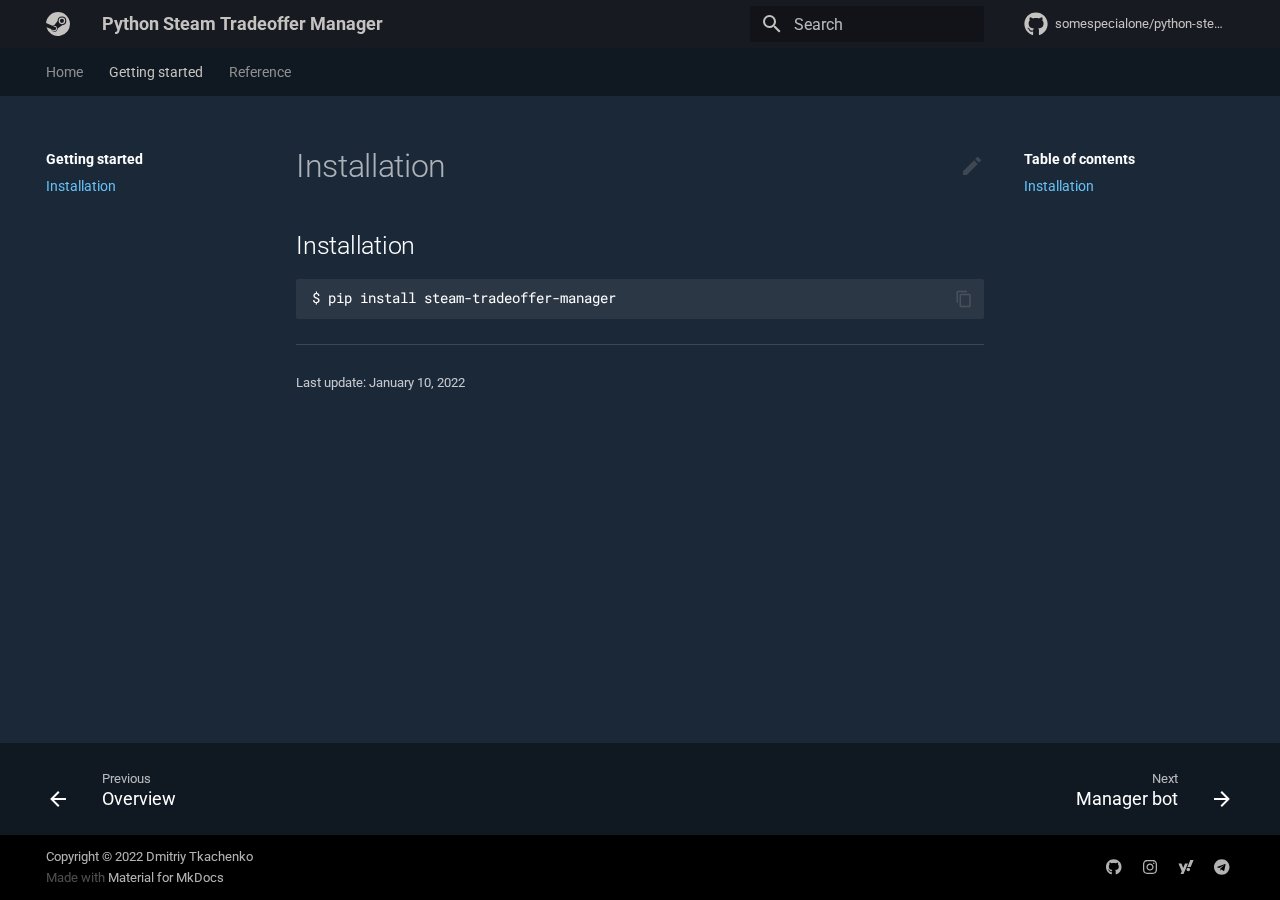
==== getting_started/installation/index.html @ c298c62a "Deployed 2ed38a8 with MkDocs version: 1.2.3" ====
<!doctype html>
<html lang="en" class="no-js">
  <head>
    
      <meta charset="utf-8">
      <meta name="viewport" content="width=device-width,initial-scale=1">
      
      
      
        <link rel="canonical" href="https://somespecialone.github.io/python-steam-tradeoffer-manager/getting_started/installation/">
      
      <link rel="icon" href="../../favicon.png">
      <meta name="generator" content="mkdocs-1.2.3, mkdocs-material-8.1.5">
    
    
  <title>PSTM</title>

    
      <link rel="stylesheet" href="../../assets/stylesheets/main.ee0f47ba.min.css">
      
        
        <link rel="stylesheet" href="../../assets/stylesheets/palette.e6a45f82.min.css">
        
      
    
    
    
      
        
        <link rel="preconnect" href="https://fonts.gstatic.com" crossorigin>
        <link rel="stylesheet" href="https://fonts.googleapis.com/css?family=Roboto:300,400,400i,700%7CRoboto+Mono&display=fallback">
        <style>:root{--md-text-font:"Roboto";--md-code-font:"Roboto Mono"}</style>
      
    
    
      <link rel="stylesheet" href="../../stylesheets/extra.css">
    
    <script>__md_scope=new URL("../..",location),__md_get=(e,_=localStorage,t=__md_scope)=>JSON.parse(_.getItem(t.pathname+"."+e)),__md_set=(e,_,t=localStorage,a=__md_scope)=>{try{t.setItem(a.pathname+"."+e,JSON.stringify(_))}catch(e){}}</script>
    
      

    
    
  </head>
  
  
    
    
    
    
    
    <body dir="ltr" data-md-color-scheme="" data-md-color-primary="none" data-md-color-accent="none">
  
    
    
    <input class="md-toggle" data-md-toggle="drawer" type="checkbox" id="__drawer" autocomplete="off">
    <input class="md-toggle" data-md-toggle="search" type="checkbox" id="__search" autocomplete="off">
    <label class="md-overlay" for="__drawer"></label>
    <div data-md-component="skip">
      
        
        <a href="#installation" class="md-skip">
          Skip to content
        </a>
      
    </div>
    <div data-md-component="announce">
      
    </div>
    
    
      

<header class="md-header" data-md-component="header">
  <nav class="md-header__inner md-grid" aria-label="Header">
    <a href="../.." title="Python Steam Tradeoffer Manager" class="md-header__button md-logo" aria-label="Python Steam Tradeoffer Manager" data-md-component="logo">
      
  <img src="../../logo.svg" alt="logo">

    </a>
    <label class="md-header__button md-icon" for="__drawer">
      <svg xmlns="http://www.w3.org/2000/svg" viewBox="0 0 24 24"><path d="M3 6h18v2H3V6m0 5h18v2H3v-2m0 5h18v2H3v-2z"/></svg>
    </label>
    <div class="md-header__title" data-md-component="header-title">
      <div class="md-header__ellipsis">
        <div class="md-header__topic">
          <span class="md-ellipsis">
            Python Steam Tradeoffer Manager
          </span>
        </div>
        <div class="md-header__topic" data-md-component="header-topic">
          <span class="md-ellipsis">
            
              Installation
            
          </span>
        </div>
      </div>
    </div>
    
    
    
      <label class="md-header__button md-icon" for="__search">
        <svg xmlns="http://www.w3.org/2000/svg" viewBox="0 0 24 24"><path d="M9.5 3A6.5 6.5 0 0 1 16 9.5c0 1.61-.59 3.09-1.56 4.23l.27.27h.79l5 5-1.5 1.5-5-5v-.79l-.27-.27A6.516 6.516 0 0 1 9.5 16 6.5 6.5 0 0 1 3 9.5 6.5 6.5 0 0 1 9.5 3m0 2C7 5 5 7 5 9.5S7 14 9.5 14 14 12 14 9.5 12 5 9.5 5z"/></svg>
      </label>
      <div class="md-search" data-md-component="search" role="dialog">
  <label class="md-search__overlay" for="__search"></label>
  <div class="md-search__inner" role="search">
    <form class="md-search__form" name="search">
      <input type="text" class="md-search__input" name="query" aria-label="Search" placeholder="Search" autocapitalize="off" autocorrect="off" autocomplete="off" spellcheck="false" data-md-component="search-query" required>
      <label class="md-search__icon md-icon" for="__search">
        <svg xmlns="http://www.w3.org/2000/svg" viewBox="0 0 24 24"><path d="M9.5 3A6.5 6.5 0 0 1 16 9.5c0 1.61-.59 3.09-1.56 4.23l.27.27h.79l5 5-1.5 1.5-5-5v-.79l-.27-.27A6.516 6.516 0 0 1 9.5 16 6.5 6.5 0 0 1 3 9.5 6.5 6.5 0 0 1 9.5 3m0 2C7 5 5 7 5 9.5S7 14 9.5 14 14 12 14 9.5 12 5 9.5 5z"/></svg>
        <svg xmlns="http://www.w3.org/2000/svg" viewBox="0 0 24 24"><path d="M20 11v2H8l5.5 5.5-1.42 1.42L4.16 12l7.92-7.92L13.5 5.5 8 11h12z"/></svg>
      </label>
      <nav class="md-search__options" aria-label="Search">
        
        <button type="reset" class="md-search__icon md-icon" aria-label="Clear" tabindex="-1">
          <svg xmlns="http://www.w3.org/2000/svg" viewBox="0 0 24 24"><path d="M19 6.41 17.59 5 12 10.59 6.41 5 5 6.41 10.59 12 5 17.59 6.41 19 12 13.41 17.59 19 19 17.59 13.41 12 19 6.41z"/></svg>
        </button>
      </nav>
      
    </form>
    <div class="md-search__output">
      <div class="md-search__scrollwrap" data-md-scrollfix>
        <div class="md-search-result" data-md-component="search-result">
          <div class="md-search-result__meta">
            Initializing search
          </div>
          <ol class="md-search-result__list"></ol>
        </div>
      </div>
    </div>
  </div>
</div>
    
    
      <div class="md-header__source">
        <a href="https://github.com/somespecialone/python-steam-tradeoffer-manager/" title="Go to repository" class="md-source" data-md-component="source">
  <div class="md-source__icon md-icon">
    
    <svg xmlns="http://www.w3.org/2000/svg" viewBox="0 0 496 512"><path d="M165.9 397.4c0 2-2.3 3.6-5.2 3.6-3.3.3-5.6-1.3-5.6-3.6 0-2 2.3-3.6 5.2-3.6 3-.3 5.6 1.3 5.6 3.6zm-31.1-4.5c-.7 2 1.3 4.3 4.3 4.9 2.6 1 5.6 0 6.2-2s-1.3-4.3-4.3-5.2c-2.6-.7-5.5.3-6.2 2.3zm44.2-1.7c-2.9.7-4.9 2.6-4.6 4.9.3 2 2.9 3.3 5.9 2.6 2.9-.7 4.9-2.6 4.6-4.6-.3-1.9-3-3.2-5.9-2.9zM244.8 8C106.1 8 0 113.3 0 252c0 110.9 69.8 205.8 169.5 239.2 12.8 2.3 17.3-5.6 17.3-12.1 0-6.2-.3-40.4-.3-61.4 0 0-70 15-84.7-29.8 0 0-11.4-29.1-27.8-36.6 0 0-22.9-15.7 1.6-15.4 0 0 24.9 2 38.6 25.8 21.9 38.6 58.6 27.5 72.9 20.9 2.3-16 8.8-27.1 16-33.7-55.9-6.2-112.3-14.3-112.3-110.5 0-27.5 7.6-41.3 23.6-58.9-2.6-6.5-11.1-33.3 2.6-67.9 20.9-6.5 69 27 69 27 20-5.6 41.5-8.5 62.8-8.5s42.8 2.9 62.8 8.5c0 0 48.1-33.6 69-27 13.7 34.7 5.2 61.4 2.6 67.9 16 17.7 25.8 31.5 25.8 58.9 0 96.5-58.9 104.2-114.8 110.5 9.2 7.9 17 22.9 17 46.4 0 33.7-.3 75.4-.3 83.6 0 6.5 4.6 14.4 17.3 12.1C428.2 457.8 496 362.9 496 252 496 113.3 383.5 8 244.8 8zM97.2 352.9c-1.3 1-1 3.3.7 5.2 1.6 1.6 3.9 2.3 5.2 1 1.3-1 1-3.3-.7-5.2-1.6-1.6-3.9-2.3-5.2-1zm-10.8-8.1c-.7 1.3.3 2.9 2.3 3.9 1.6 1 3.6.7 4.3-.7.7-1.3-.3-2.9-2.3-3.9-2-.6-3.6-.3-4.3.7zm32.4 35.6c-1.6 1.3-1 4.3 1.3 6.2 2.3 2.3 5.2 2.6 6.5 1 1.3-1.3.7-4.3-1.3-6.2-2.2-2.3-5.2-2.6-6.5-1zm-11.4-14.7c-1.6 1-1.6 3.6 0 5.9 1.6 2.3 4.3 3.3 5.6 2.3 1.6-1.3 1.6-3.9 0-6.2-1.4-2.3-4-3.3-5.6-2z"/></svg>
  </div>
  <div class="md-source__repository">
    somespecialone/python-steam-tradeoffer-manager
  </div>
</a>
      </div>
    
  </nav>
  
</header>
    
    <div class="md-container" data-md-component="container">
      
      
        
          
            
<nav class="md-tabs" aria-label="Tabs" data-md-component="tabs">
  <div class="md-tabs__inner md-grid">
    <ul class="md-tabs__list">
      
        
  
  


  
  
  
    <li class="md-tabs__item">
      <a href="../.." class="md-tabs__link">
        Home
      </a>
    </li>
  

      
        
  
  
    
  


  
  
  
    <li class="md-tabs__item">
      <a href="./" class="md-tabs__link md-tabs__link--active">
        Getting started
      </a>
    </li>
  

      
        
  
  


  
  
  
    <li class="md-tabs__item">
      <a href="../../reference/manager_bot/" class="md-tabs__link">
        Reference
      </a>
    </li>
  

      
    </ul>
  </div>
</nav>
          
        
      
      <main class="md-main" data-md-component="main">
        <div class="md-main__inner md-grid">
          
            
              
              <div class="md-sidebar md-sidebar--primary" data-md-component="sidebar" data-md-type="navigation" >
                <div class="md-sidebar__scrollwrap">
                  <div class="md-sidebar__inner">
                    

  


<nav class="md-nav md-nav--primary md-nav--lifted" aria-label="Navigation" data-md-level="0">
  <label class="md-nav__title" for="__drawer">
    <a href="../.." title="Python Steam Tradeoffer Manager" class="md-nav__button md-logo" aria-label="Python Steam Tradeoffer Manager" data-md-component="logo">
      
  <img src="../../logo.svg" alt="logo">

    </a>
    Python Steam Tradeoffer Manager
  </label>
  
    <div class="md-nav__source">
      <a href="https://github.com/somespecialone/python-steam-tradeoffer-manager/" title="Go to repository" class="md-source" data-md-component="source">
  <div class="md-source__icon md-icon">
    
    <svg xmlns="http://www.w3.org/2000/svg" viewBox="0 0 496 512"><path d="M165.9 397.4c0 2-2.3 3.6-5.2 3.6-3.3.3-5.6-1.3-5.6-3.6 0-2 2.3-3.6 5.2-3.6 3-.3 5.6 1.3 5.6 3.6zm-31.1-4.5c-.7 2 1.3 4.3 4.3 4.9 2.6 1 5.6 0 6.2-2s-1.3-4.3-4.3-5.2c-2.6-.7-5.5.3-6.2 2.3zm44.2-1.7c-2.9.7-4.9 2.6-4.6 4.9.3 2 2.9 3.3 5.9 2.6 2.9-.7 4.9-2.6 4.6-4.6-.3-1.9-3-3.2-5.9-2.9zM244.8 8C106.1 8 0 113.3 0 252c0 110.9 69.8 205.8 169.5 239.2 12.8 2.3 17.3-5.6 17.3-12.1 0-6.2-.3-40.4-.3-61.4 0 0-70 15-84.7-29.8 0 0-11.4-29.1-27.8-36.6 0 0-22.9-15.7 1.6-15.4 0 0 24.9 2 38.6 25.8 21.9 38.6 58.6 27.5 72.9 20.9 2.3-16 8.8-27.1 16-33.7-55.9-6.2-112.3-14.3-112.3-110.5 0-27.5 7.6-41.3 23.6-58.9-2.6-6.5-11.1-33.3 2.6-67.9 20.9-6.5 69 27 69 27 20-5.6 41.5-8.5 62.8-8.5s42.8 2.9 62.8 8.5c0 0 48.1-33.6 69-27 13.7 34.7 5.2 61.4 2.6 67.9 16 17.7 25.8 31.5 25.8 58.9 0 96.5-58.9 104.2-114.8 110.5 9.2 7.9 17 22.9 17 46.4 0 33.7-.3 75.4-.3 83.6 0 6.5 4.6 14.4 17.3 12.1C428.2 457.8 496 362.9 496 252 496 113.3 383.5 8 244.8 8zM97.2 352.9c-1.3 1-1 3.3.7 5.2 1.6 1.6 3.9 2.3 5.2 1 1.3-1 1-3.3-.7-5.2-1.6-1.6-3.9-2.3-5.2-1zm-10.8-8.1c-.7 1.3.3 2.9 2.3 3.9 1.6 1 3.6.7 4.3-.7.7-1.3-.3-2.9-2.3-3.9-2-.6-3.6-.3-4.3.7zm32.4 35.6c-1.6 1.3-1 4.3 1.3 6.2 2.3 2.3 5.2 2.6 6.5 1 1.3-1.3.7-4.3-1.3-6.2-2.2-2.3-5.2-2.6-6.5-1zm-11.4-14.7c-1.6 1-1.6 3.6 0 5.9 1.6 2.3 4.3 3.3 5.6 2.3 1.6-1.3 1.6-3.9 0-6.2-1.4-2.3-4-3.3-5.6-2z"/></svg>
  </div>
  <div class="md-source__repository">
    somespecialone/python-steam-tradeoffer-manager
  </div>
</a>
    </div>
  
  <ul class="md-nav__list" data-md-scrollfix>
    
      
      
      

  
  
  
    
    <li class="md-nav__item md-nav__item--nested">
      
      
        <input class="md-nav__toggle md-toggle" data-md-toggle="__nav_1" type="checkbox" id="__nav_1" >
      
      
      
      
        <label class="md-nav__link" for="__nav_1">
          Home
          <span class="md-nav__icon md-icon"></span>
        </label>
      
      <nav class="md-nav" aria-label="Home" data-md-level="1">
        <label class="md-nav__title" for="__nav_1">
          <span class="md-nav__icon md-icon"></span>
          Home
        </label>
        <ul class="md-nav__list" data-md-scrollfix>
          
            
              
  
  
  
    <li class="md-nav__item">
      <a href="../.." class="md-nav__link">
        Overview
      </a>
    </li>
  

            
          
        </ul>
      </nav>
    </li>
  

    
      
      
      

  
  
    
  
  
    
    <li class="md-nav__item md-nav__item--active md-nav__item--nested">
      
      
        <input class="md-nav__toggle md-toggle" data-md-toggle="__nav_2" type="checkbox" id="__nav_2" checked>
      
      
      
      
        <label class="md-nav__link" for="__nav_2">
          Getting started
          <span class="md-nav__icon md-icon"></span>
        </label>
      
      <nav class="md-nav" aria-label="Getting started" data-md-level="1">
        <label class="md-nav__title" for="__nav_2">
          <span class="md-nav__icon md-icon"></span>
          Getting started
        </label>
        <ul class="md-nav__list" data-md-scrollfix>
          
            
              
  
  
    
  
  
    <li class="md-nav__item md-nav__item--active">
      
      <input class="md-nav__toggle md-toggle" data-md-toggle="toc" type="checkbox" id="__toc">
      
      
      
        <label class="md-nav__link md-nav__link--active" for="__toc">
          Installation
          <span class="md-nav__icon md-icon"></span>
        </label>
      
      <a href="./" class="md-nav__link md-nav__link--active">
        Installation
      </a>
      
        

<nav class="md-nav md-nav--secondary" aria-label="Table of contents">
  
  
  
  
    <label class="md-nav__title" for="__toc">
      <span class="md-nav__icon md-icon"></span>
      Table of contents
    </label>
    <ul class="md-nav__list" data-md-component="toc" data-md-scrollfix>
      
        <li class="md-nav__item">
  <a href="#installation" class="md-nav__link">
    Installation
  </a>
  
</li>
      
    </ul>
  
</nav>
      
    </li>
  

            
          
        </ul>
      </nav>
    </li>
  

    
      
      
      

  
  
  
    
    <li class="md-nav__item md-nav__item--nested">
      
      
        <input class="md-nav__toggle md-toggle" data-md-toggle="__nav_3" type="checkbox" id="__nav_3" >
      
      
      
      
        <label class="md-nav__link" for="__nav_3">
          Reference
          <span class="md-nav__icon md-icon"></span>
        </label>
      
      <nav class="md-nav" aria-label="Reference" data-md-level="1">
        <label class="md-nav__title" for="__nav_3">
          <span class="md-nav__icon md-icon"></span>
          Reference
        </label>
        <ul class="md-nav__list" data-md-scrollfix>
          
            
              
  
  
  
    <li class="md-nav__item">
      <a href="../../reference/manager_bot/" class="md-nav__link">
        Manager bot
      </a>
    </li>
  

            
          
        </ul>
      </nav>
    </li>
  

    
  </ul>
</nav>
                  </div>
                </div>
              </div>
            
            
              
              <div class="md-sidebar md-sidebar--secondary" data-md-component="sidebar" data-md-type="toc" >
                <div class="md-sidebar__scrollwrap">
                  <div class="md-sidebar__inner">
                    

<nav class="md-nav md-nav--secondary" aria-label="Table of contents">
  
  
  
  
    <label class="md-nav__title" for="__toc">
      <span class="md-nav__icon md-icon"></span>
      Table of contents
    </label>
    <ul class="md-nav__list" data-md-component="toc" data-md-scrollfix>
      
        <li class="md-nav__item">
  <a href="#installation" class="md-nav__link">
    Installation
  </a>
  
</li>
      
    </ul>
  
</nav>
                  </div>
                </div>
              </div>
            
          
          <div class="md-content" data-md-component="content">
            <article class="md-content__inner md-typeset">
              
                
<a href="https://github.com/somespecialone/python-steam-tradeoffer-manager/edit/dev/docs/getting_started/installation.md" title="Edit this page" class="md-content__button md-icon">
  <svg xmlns="http://www.w3.org/2000/svg" viewBox="0 0 24 24"><path d="M20.71 7.04c.39-.39.39-1.04 0-1.41l-2.34-2.34c-.37-.39-1.02-.39-1.41 0l-1.84 1.83 3.75 3.75M3 17.25V21h3.75L17.81 9.93l-3.75-3.75L3 17.25z"/></svg>
</a>


  <h1>Installation</h1>

<h2 id="installation">Installation<a class="headerlink" href="#installation" title="Permanent link">&para;</a></h2>
<pre><code class="language-console">$ pip install steam-tradeoffer-manager
</code></pre>

  <hr>
<div class="md-source-file">
  <small>
    
      Last update:
      <span class="git-revision-date-localized-plugin git-revision-date-localized-plugin-date">January 10, 2022</span>
      
    
  </small>
</div>

              
            </article>
          </div>
        </div>
        
          <a href="#" class="md-top md-icon" data-md-component="top" data-md-state="hidden">
            <svg xmlns="http://www.w3.org/2000/svg" viewBox="0 0 24 24"><path d="M13 20h-2V8l-5.5 5.5-1.42-1.42L12 4.16l7.92 7.92-1.42 1.42L13 8v12z"/></svg>
            Back to top
          </a>
        
      </main>
      
        <footer class="md-footer">
  
    <nav class="md-footer__inner md-grid" aria-label="Footer">
      
        
        <a href="../.." class="md-footer__link md-footer__link--prev" aria-label="Previous: Overview" rel="prev">
          <div class="md-footer__button md-icon">
            <svg xmlns="http://www.w3.org/2000/svg" viewBox="0 0 24 24"><path d="M20 11v2H8l5.5 5.5-1.42 1.42L4.16 12l7.92-7.92L13.5 5.5 8 11h12z"/></svg>
          </div>
          <div class="md-footer__title">
            <div class="md-ellipsis">
              <span class="md-footer__direction">
                Previous
              </span>
              Overview
            </div>
          </div>
        </a>
      
      
        
        <a href="../../reference/manager_bot/" class="md-footer__link md-footer__link--next" aria-label="Next: Manager bot" rel="next">
          <div class="md-footer__title">
            <div class="md-ellipsis">
              <span class="md-footer__direction">
                Next
              </span>
              Manager bot
            </div>
          </div>
          <div class="md-footer__button md-icon">
            <svg xmlns="http://www.w3.org/2000/svg" viewBox="0 0 24 24"><path d="M4 11v2h12l-5.5 5.5 1.42 1.42L19.84 12l-7.92-7.92L10.5 5.5 16 11H4z"/></svg>
          </div>
        </a>
      
    </nav>
  
  <div class="md-footer-meta md-typeset">
    <div class="md-footer-meta__inner md-grid">
      <div class="md-copyright">
  
    <div class="md-copyright__highlight">
      Copyright &copy; 2022 <a href="https://github.com/somespecialone" target="_blank" rel="noopener">Dmitriy Tkachenko</a>
    </div>
  
  
    Made with
    <a href="https://squidfunk.github.io/mkdocs-material/" target="_blank" rel="noopener">
      Material for MkDocs
    </a>
  
</div>
      
        <div class="md-social">
  
    
    
      
      
    
    <a href="https://github.com/somespecialone" target="_blank" rel="noopener" title="github.com" class="md-social__link">
      <svg xmlns="http://www.w3.org/2000/svg" viewBox="0 0 496 512"><path d="M165.9 397.4c0 2-2.3 3.6-5.2 3.6-3.3.3-5.6-1.3-5.6-3.6 0-2 2.3-3.6 5.2-3.6 3-.3 5.6 1.3 5.6 3.6zm-31.1-4.5c-.7 2 1.3 4.3 4.3 4.9 2.6 1 5.6 0 6.2-2s-1.3-4.3-4.3-5.2c-2.6-.7-5.5.3-6.2 2.3zm44.2-1.7c-2.9.7-4.9 2.6-4.6 4.9.3 2 2.9 3.3 5.9 2.6 2.9-.7 4.9-2.6 4.6-4.6-.3-1.9-3-3.2-5.9-2.9zM244.8 8C106.1 8 0 113.3 0 252c0 110.9 69.8 205.8 169.5 239.2 12.8 2.3 17.3-5.6 17.3-12.1 0-6.2-.3-40.4-.3-61.4 0 0-70 15-84.7-29.8 0 0-11.4-29.1-27.8-36.6 0 0-22.9-15.7 1.6-15.4 0 0 24.9 2 38.6 25.8 21.9 38.6 58.6 27.5 72.9 20.9 2.3-16 8.8-27.1 16-33.7-55.9-6.2-112.3-14.3-112.3-110.5 0-27.5 7.6-41.3 23.6-58.9-2.6-6.5-11.1-33.3 2.6-67.9 20.9-6.5 69 27 69 27 20-5.6 41.5-8.5 62.8-8.5s42.8 2.9 62.8 8.5c0 0 48.1-33.6 69-27 13.7 34.7 5.2 61.4 2.6 67.9 16 17.7 25.8 31.5 25.8 58.9 0 96.5-58.9 104.2-114.8 110.5 9.2 7.9 17 22.9 17 46.4 0 33.7-.3 75.4-.3 83.6 0 6.5 4.6 14.4 17.3 12.1C428.2 457.8 496 362.9 496 252 496 113.3 383.5 8 244.8 8zM97.2 352.9c-1.3 1-1 3.3.7 5.2 1.6 1.6 3.9 2.3 5.2 1 1.3-1 1-3.3-.7-5.2-1.6-1.6-3.9-2.3-5.2-1zm-10.8-8.1c-.7 1.3.3 2.9 2.3 3.9 1.6 1 3.6.7 4.3-.7.7-1.3-.3-2.9-2.3-3.9-2-.6-3.6-.3-4.3.7zm32.4 35.6c-1.6 1.3-1 4.3 1.3 6.2 2.3 2.3 5.2 2.6 6.5 1 1.3-1.3.7-4.3-1.3-6.2-2.2-2.3-5.2-2.6-6.5-1zm-11.4-14.7c-1.6 1-1.6 3.6 0 5.9 1.6 2.3 4.3 3.3 5.6 2.3 1.6-1.3 1.6-3.9 0-6.2-1.4-2.3-4-3.3-5.6-2z"/></svg>
    </a>
  
    
    
      
      
    
    <a href="https://instagram.com/tkachenkodimitriy/" target="_blank" rel="noopener" title="instagram.com" class="md-social__link">
      <svg xmlns="http://www.w3.org/2000/svg" viewBox="0 0 448 512"><path d="M224.1 141c-63.6 0-114.9 51.3-114.9 114.9s51.3 114.9 114.9 114.9S339 319.5 339 255.9 287.7 141 224.1 141zm0 189.6c-41.1 0-74.7-33.5-74.7-74.7s33.5-74.7 74.7-74.7 74.7 33.5 74.7 74.7-33.6 74.7-74.7 74.7zm146.4-194.3c0 14.9-12 26.8-26.8 26.8-14.9 0-26.8-12-26.8-26.8s12-26.8 26.8-26.8 26.8 12 26.8 26.8zm76.1 27.2c-1.7-35.9-9.9-67.7-36.2-93.9-26.2-26.2-58-34.4-93.9-36.2-37-2.1-147.9-2.1-184.9 0-35.8 1.7-67.6 9.9-93.9 36.1s-34.4 58-36.2 93.9c-2.1 37-2.1 147.9 0 184.9 1.7 35.9 9.9 67.7 36.2 93.9s58 34.4 93.9 36.2c37 2.1 147.9 2.1 184.9 0 35.9-1.7 67.7-9.9 93.9-36.2 26.2-26.2 34.4-58 36.2-93.9 2.1-37 2.1-147.8 0-184.8zM398.8 388c-7.8 19.6-22.9 34.7-42.6 42.6-29.5 11.7-99.5 9-132.1 9s-102.7 2.6-132.1-9c-19.6-7.8-34.7-22.9-42.6-42.6-11.7-29.5-9-99.5-9-132.1s-2.6-102.7 9-132.1c7.8-19.6 22.9-34.7 42.6-42.6 29.5-11.7 99.5-9 132.1-9s102.7-2.6 132.1 9c19.6 7.8 34.7 22.9 42.6 42.6 11.7 29.5 9 99.5 9 132.1s2.7 102.7-9 132.1z"/></svg>
    </a>
  
    
    
    <a href="mailto:tkachenkodmitriy@yahoo.com" target="_blank" rel="noopener" title="" class="md-social__link">
      <svg xmlns="http://www.w3.org/2000/svg" viewBox="0 0 512 512"><path d="M223.69 141.06 167 284.23l-56-143.17H14.93l105.83 249.13L82.19 480h94.17l140.91-338.94zm105.4 135.79a58.22 58.22 0 1 0 58.22 58.22 58.22 58.22 0 0 0-58.22-58.22zM394.65 32l-93 223.47h104.79L499.07 32z"/></svg>
    </a>
  
    
    
      
      
    
    <a href="https://t.me/somespecialone" target="_blank" rel="noopener" title="t.me" class="md-social__link">
      <svg xmlns="http://www.w3.org/2000/svg" viewBox="0 0 496 512"><path d="M248 8C111 8 0 119 0 256s111 248 248 248 248-111 248-248S385 8 248 8zm121.8 169.9-40.7 191.8c-3 13.6-11.1 16.9-22.4 10.5l-62-45.7-29.9 28.8c-3.3 3.3-6.1 6.1-12.5 6.1l4.4-63.1 114.9-103.8c5-4.4-1.1-6.9-7.7-2.5l-142 89.4-61.2-19.1c-13.3-4.2-13.6-13.3 2.8-19.7l239.1-92.2c11.1-4 20.8 2.7 17.2 19.5z"/></svg>
    </a>
  
</div>
      
    </div>
  </div>
</footer>
      
    </div>
    <div class="md-dialog" data-md-component="dialog">
      <div class="md-dialog__inner md-typeset"></div>
    </div>
    <script id="__config" type="application/json">{"base": "../..", "features": ["navigation.instant", "navigation.tracking", "navigation.top", "navigation.tabs"], "translations": {"clipboard.copy": "Copy to clipboard", "clipboard.copied": "Copied to clipboard", "search.config.lang": "en", "search.config.pipeline": "trimmer, stopWordFilter", "search.config.separator": "[\\s\\-]+", "search.placeholder": "Search", "search.result.placeholder": "Type to start searching", "search.result.none": "No matching documents", "search.result.one": "1 matching document", "search.result.other": "# matching documents", "search.result.more.one": "1 more on this page", "search.result.more.other": "# more on this page", "search.result.term.missing": "Missing", "select.version.title": "Select version"}, "search": "../../assets/javascripts/workers/search.b6ff8c07.min.js"}</script>
    
    
      <script src="../../assets/javascripts/bundle.5e13d264.min.js"></script>
      
    
  </body>
</html>
---- assets/stylesheets/main.ee0f47ba.min.css ----
@charset "UTF-8";html{-webkit-text-size-adjust:none;-moz-text-size-adjust:none;-ms-text-size-adjust:none;text-size-adjust:none;box-sizing:border-box}*,:after,:before{box-sizing:inherit}@media (prefers-reduced-motion){*,:after,:before{transition:none!important}}body{margin:0}a,button,input,label{-webkit-tap-highlight-color:transparent}a{color:inherit;text-decoration:none}hr{border:0;box-sizing:content-box;display:block;height:.05rem;overflow:visible;padding:0}small{font-size:80%}sub,sup{line-height:1em}img{border-style:none}table{border-collapse:separate;border-spacing:0}td,th{font-weight:400;vertical-align:top}button{background:transparent;border:0;font-family:inherit;font-size:inherit;margin:0;padding:0}input{border:0;outline:none}:root{--md-default-fg-color:rgba(0,0,0,.87);--md-default-fg-color--light:rgba(0,0,0,.54);--md-default-fg-color--lighter:rgba(0,0,0,.32);--md-default-fg-color--lightest:rgba(0,0,0,.07);--md-default-bg-color:#fff;--md-default-bg-color--light:hsla(0,0%,100%,.7);--md-default-bg-color--lighter:hsla(0,0%,100%,.3);--md-default-bg-color--lightest:hsla(0,0%,100%,.12);--md-primary-fg-color:#4051b5;--md-primary-fg-color--light:#5d6cc0;--md-primary-fg-color--dark:#303fa1;--md-primary-bg-color:#fff;--md-primary-bg-color--light:hsla(0,0%,100%,.7);--md-accent-fg-color:#526cfe;--md-accent-fg-color--transparent:rgba(82,108,254,.1);--md-accent-bg-color:#fff;--md-accent-bg-color--light:hsla(0,0%,100%,.7);--md-shadow-z1:0 0.2rem 0.5rem rgba(0,0,0,.05),0 0 0.05rem rgba(0,0,0,.1);--md-shadow-z2:0 0.2rem 0.5rem rgba(0,0,0,.1),0 0 0.05rem rgba(0,0,0,.25);--md-shadow-z3:0 0.2rem 0.5rem rgba(0,0,0,.2),0 0 0.05rem rgba(0,0,0,.35)}:root>*{--md-code-fg-color:#36464e;--md-code-bg-color:#f5f5f5;--md-code-hl-color:rgba(255,255,0,.5);--md-code-hl-number-color:#d52a2a;--md-code-hl-special-color:#db1457;--md-code-hl-function-color:#a846b9;--md-code-hl-constant-color:#6e59d9;--md-code-hl-keyword-color:#3f6ec6;--md-code-hl-string-color:#1c7d4d;--md-code-hl-name-color:var(--md-code-fg-color);--md-code-hl-operator-color:var(--md-default-fg-color--light);--md-code-hl-punctuation-color:var(--md-default-fg-color--light);--md-code-hl-comment-color:var(--md-default-fg-color--light);--md-code-hl-generic-color:var(--md-default-fg-color--light);--md-code-hl-variable-color:var(--md-default-fg-color--light);--md-typeset-color:var(--md-default-fg-color);--md-typeset-a-color:var(--md-primary-fg-color);--md-typeset-mark-color:rgba(255,255,0,.5);--md-typeset-del-color:rgba(245,80,61,.15);--md-typeset-ins-color:rgba(11,213,112,.15);--md-typeset-kbd-color:#fafafa;--md-typeset-kbd-accent-color:#fff;--md-typeset-kbd-border-color:#b8b8b8;--md-typeset-table-color:rgba(0,0,0,.12);--md-admonition-fg-color:var(--md-default-fg-color);--md-admonition-bg-color:var(--md-default-bg-color);--md-footer-fg-color:#fff;--md-footer-fg-color--light:hsla(0,0%,100%,.7);--md-footer-fg-color--lighter:hsla(0,0%,100%,.3);--md-footer-bg-color:rgba(0,0,0,.87);--md-footer-bg-color--dark:rgba(0,0,0,.32)}.md-icon svg{fill:currentColor;display:block;height:1.2rem;width:1.2rem}body{-webkit-font-smoothing:antialiased;-moz-osx-font-smoothing:grayscale;--md-text-font-family:var(--md-text-font,_),-apple-system,BlinkMacSystemFont,Helvetica,Arial,sans-serif;--md-code-font-family:var(--md-code-font,_),SFMono-Regular,Consolas,Menlo,monospace}body,input{font-feature-settings:"kern","liga";font-family:var(--md-text-font-family)}body,code,input,kbd,pre{color:var(--md-typeset-color)}code,kbd,pre{font-feature-settings:"kern";font-family:var(--md-code-font-family)}:root{--md-typeset-table-sort-icon:url('data:image/svg+xml;charset=utf-8,<svg xmlns="http://www.w3.org/2000/svg" viewBox="0 0 24 24"><path d="m18 21-4-4h3V7h-3l4-4 4 4h-3v10h3M2 19v-2h10v2M2 13v-2h7v2M2 7V5h4v2H2z"/></svg>');--md-typeset-table-sort-icon--asc:url('data:image/svg+xml;charset=utf-8,<svg xmlns="http://www.w3.org/2000/svg" viewBox="0 0 24 24"><path d="M19 17h3l-4 4-4-4h3V3h2M2 17h10v2H2M6 5v2H2V5m0 6h7v2H2v-2z"/></svg>');--md-typeset-table-sort-icon--desc:url('data:image/svg+xml;charset=utf-8,<svg xmlns="http://www.w3.org/2000/svg" viewBox="0 0 24 24"><path d="M19 7h3l-4-4-4 4h3v14h2M2 17h10v2H2M6 5v2H2V5m0 6h7v2H2v-2z"/></svg>')}.md-typeset{-webkit-print-color-adjust:exact;color-adjust:exact;font-size:.8rem;line-height:1.6}@media print{.md-typeset{font-size:.68rem}}.md-typeset blockquote,.md-typeset dl,.md-typeset figure,.md-typeset ol,.md-typeset pre,.md-typeset ul{margin-bottom:1em;margin-top:1em}.md-typeset h1{color:var(--md-default-fg-color--light);font-size:2em;line-height:1.3;margin:0 0 1.25em}.md-typeset h1,.md-typeset h2{font-weight:300;letter-spacing:-.01em}.md-typeset h2{font-size:1.5625em;line-height:1.4;margin:1.6em 0 .64em}.md-typeset h3{font-size:1.25em;font-weight:400;letter-spacing:-.01em;line-height:1.5;margin:1.6em 0 .8em}.md-typeset h2+h3{margin-top:.8em}.md-typeset h4{font-weight:700;letter-spacing:-.01em;margin:1em 0}.md-typeset h5,.md-typeset h6{color:var(--md-default-fg-color--light);font-size:.8em;font-weight:700;letter-spacing:-.01em;margin:1.25em 0}.md-typeset h5{text-transform:uppercase}.md-typeset hr{border-bottom:.05rem solid var(--md-default-fg-color--lightest);display:flow-root;margin:1.5em 0}.md-typeset a{color:var(--md-typeset-a-color);word-break:break-word}.md-typeset a,.md-typeset a:before{transition:color 125ms}.md-typeset a:focus,.md-typeset a:hover{color:var(--md-accent-fg-color)}.md-typeset a.focus-visible{outline-color:var(--md-accent-fg-color);outline-offset:.2rem}.md-typeset code,.md-typeset kbd,.md-typeset pre{color:var(--md-code-fg-color);direction:ltr}@media print{.md-typeset code,.md-typeset kbd,.md-typeset pre{white-space:pre-wrap}}.md-typeset code{background-color:var(--md-code-bg-color);border-radius:.1rem;-webkit-box-decoration-break:clone;box-decoration-break:clone;font-size:.85em;padding:0 .2941176471em;word-break:break-word}.md-typeset code:not(.focus-visible){-webkit-tap-highlight-color:transparent;outline:none}.md-typeset a code{color:currentColor}.md-typeset pre{display:flow-root;line-height:1.4;position:relative}.md-typeset pre>code{-webkit-box-decoration-break:slice;box-decoration-break:slice;box-shadow:none;display:block;margin:0;outline-color:var(--md-accent-fg-color);overflow:auto;padding:.7720588235em 1.1764705882em;scrollbar-color:var(--md-default-fg-color--lighter) transparent;scrollbar-width:thin;touch-action:auto;word-break:normal}.md-typeset pre>code:hover{scrollbar-color:var(--md-accent-fg-color) transparent}.md-typeset pre>code::-webkit-scrollbar{height:.2rem;width:.2rem}.md-typeset pre>code::-webkit-scrollbar-thumb{background-color:var(--md-default-fg-color--lighter)}.md-typeset pre>code::-webkit-scrollbar-thumb:hover{background-color:var(--md-accent-fg-color)}.md-typeset kbd{background-color:var(--md-typeset-kbd-color);border-radius:.1rem;box-shadow:0 .1rem 0 .05rem var(--md-typeset-kbd-border-color),0 .1rem 0 var(--md-typeset-kbd-border-color),0 -.1rem .2rem var(--md-typeset-kbd-accent-color) inset;color:var(--md-default-fg-color);display:inline-block;font-size:.75em;padding:0 .6666666667em;vertical-align:text-top;word-break:break-word}.md-typeset mark{background-color:var(--md-typeset-mark-color);-webkit-box-decoration-break:clone;box-decoration-break:clone;color:inherit;word-break:break-word}.md-typeset abbr{border-bottom:.05rem dotted var(--md-default-fg-color--light);cursor:help;text-decoration:none}@media (hover:none){.md-typeset abbr{position:relative}.md-typeset abbr[title]:-webkit-any(:focus,:hover):after{background-color:var(--md-default-fg-color);border-radius:.1rem;box-shadow:var(--md-shadow-z3);color:var(--md-default-bg-color);content:attr(title);display:inline-block;font-size:.7rem;margin-top:2em;max-width:80%;min-width:-webkit-max-content;min-width:max-content;padding:.2rem .3rem;position:absolute;width:auto}.md-typeset abbr[title]:-moz-any(:focus,:hover):after{background-color:var(--md-default-fg-color);border-radius:.1rem;box-shadow:var(--md-shadow-z3);color:var(--md-default-bg-color);content:attr(title);display:inline-block;font-size:.7rem;margin-top:2em;max-width:80%;min-width:-moz-max-content;min-width:max-content;padding:.2rem .3rem;position:absolute;width:auto}[dir=ltr] .md-typeset abbr[title]:-webkit-any(:focus,:hover):after{left:0}[dir=ltr] .md-typeset abbr[title]:-moz-any(:focus,:hover):after{left:0}[dir=ltr] .md-typeset abbr[title]:is(:focus,:hover):after{left:0}[dir=rtl] .md-typeset abbr[title]:-webkit-any(:focus,:hover):after{right:0}[dir=rtl] .md-typeset abbr[title]:-moz-any(:focus,:hover):after{right:0}[dir=rtl] .md-typeset abbr[title]:is(:focus,:hover):after{right:0}.md-typeset abbr[title]:is(:focus,:hover):after{background-color:var(--md-default-fg-color);border-radius:.1rem;box-shadow:var(--md-shadow-z3);color:var(--md-default-bg-color);content:attr(title);display:inline-block;font-size:.7rem;margin-top:2em;max-width:80%;min-width:-webkit-max-content;min-width:-moz-max-content;min-width:max-content;padding:.2rem .3rem;position:absolute;width:auto}}.md-typeset small{opacity:.75}[dir=ltr] 
.md-typeset sub,[dir=ltr] .md-typeset sup{margin-left:.078125em}[dir=rtl] 
.md-typeset sub,[dir=rtl] .md-typeset sup{margin-right:.078125em}[dir=ltr] .md-typeset blockquote{padding-left:.6rem}[dir=rtl] .md-typeset blockquote{padding-right:.6rem}[dir=ltr] .md-typeset blockquote{border-left:.2rem solid var(--md-default-fg-color--lighter)}[dir=rtl] .md-typeset blockquote{border-right:.2rem solid var(--md-default-fg-color--lighter)}.md-typeset blockquote{color:var(--md-default-fg-color--light)}.md-typeset ul{list-style-type:disc}[dir=ltr] 
.md-typeset ol,[dir=ltr] .md-typeset ul{margin-left:.625em}[dir=rtl] 
.md-typeset ol,[dir=rtl] .md-typeset ul{margin-right:.625em}.md-typeset ol,.md-typeset ul{padding:0}.md-typeset ol:not([hidden]),.md-typeset ul:not([hidden]){display:flow-root}.md-typeset ol ol,.md-typeset ul ol{list-style-type:lower-alpha}.md-typeset ol ol ol,.md-typeset ul ol ol{list-style-type:lower-roman}[dir=ltr] 
.md-typeset ol li,[dir=ltr] .md-typeset ul li{margin-left:1.25em}[dir=rtl] 
.md-typeset ol li,[dir=rtl] .md-typeset ul li{margin-right:1.25em}.md-typeset ol li,.md-typeset ul li{margin-bottom:.5em}.md-typeset ol li :-webkit-any(p,blockquote),.md-typeset ul li :-webkit-any(p,blockquote){margin:.5em 0}.md-typeset ol li :-moz-any(p,blockquote),.md-typeset ul li :-moz-any(p,blockquote){margin:.5em 0}.md-typeset ol li :is(p,blockquote),.md-typeset ul li :is(p,blockquote){margin:.5em 0}.md-typeset ol li:last-child,.md-typeset ul li:last-child{margin-bottom:0}.md-typeset ol li :-webkit-any(ul,ol),.md-typeset ul li :-webkit-any(ul,ol){margin-bottom:.5em;margin-top:.5em}.md-typeset ol li :-moz-any(ul,ol),.md-typeset ul li :-moz-any(ul,ol){margin-bottom:.5em;margin-top:.5em}[dir=ltr] .md-typeset ol li :-webkit-any(ul,ol),[dir=ltr] .md-typeset ul li :-webkit-any(ul,ol){margin-left:.625em}[dir=ltr] .md-typeset ol li :-moz-any(ul,ol),[dir=ltr] .md-typeset ul li :-moz-any(ul,ol){margin-left:.625em}[dir=ltr] .md-typeset ol li :is(ul,ol),[dir=ltr] .md-typeset ul li :is(ul,ol){margin-left:.625em}[dir=rtl] .md-typeset ol li :-webkit-any(ul,ol),[dir=rtl] .md-typeset ul li :-webkit-any(ul,ol){margin-right:.625em}[dir=rtl] .md-typeset ol li :-moz-any(ul,ol),[dir=rtl] .md-typeset ul li :-moz-any(ul,ol){margin-right:.625em}[dir=rtl] .md-typeset ol li :is(ul,ol),[dir=rtl] .md-typeset ul li :is(ul,ol){margin-right:.625em}.md-typeset ol li :is(ul,ol),.md-typeset ul li :is(ul,ol){margin-bottom:.5em;margin-top:.5em}[dir=ltr] .md-typeset dd{margin-left:1.875em}[dir=rtl] .md-typeset dd{margin-right:1.875em}.md-typeset dd{margin-bottom:1.5em;margin-top:1em}.md-typeset img,.md-typeset svg{height:auto;max-width:100%}.md-typeset img[align=left],.md-typeset svg[align=left]{margin:1em 1em 1em 0}.md-typeset img[align=right],.md-typeset svg[align=right]{margin:1em 0 1em 1em}.md-typeset img[align]:only-child,.md-typeset svg[align]:only-child{margin-top:0}.md-typeset img[src$="#only-dark"]{display:none}.md-typeset figure{display:flow-root;margin:0 auto;max-width:100%;text-align:center;width:-webkit-fit-content;width:-moz-fit-content;width:fit-content}.md-typeset figure img{display:block}.md-typeset figcaption{font-style:italic;margin:1em auto 2em;max-width:24rem}.md-typeset iframe{max-width:100%}.md-typeset table:not([class]){background-color:var(--md-default-bg-color);border:.05rem solid var(--md-typeset-table-color);border-radius:.1rem;display:inline-block;font-size:.64rem;max-width:100%;overflow:auto;touch-action:auto}@media print{.md-typeset table:not([class]){display:table}}.md-typeset table:not([class])+*{margin-top:1.5em}.md-typeset table:not([class]) :-webkit-any(th,td)>:first-child{margin-top:0}.md-typeset table:not([class]) :-moz-any(th,td)>:first-child{margin-top:0}.md-typeset table:not([class]) :is(th,td)>:first-child{margin-top:0}.md-typeset table:not([class]) :-webkit-any(th,td)>:last-child{margin-bottom:0}.md-typeset table:not([class]) :-moz-any(th,td)>:last-child{margin-bottom:0}.md-typeset table:not([class]) :is(th,td)>:last-child{margin-bottom:0}.md-typeset table:not([class]) :-webkit-any(th,td):not([align]){text-align:left}.md-typeset table:not([class]) :-moz-any(th,td):not([align]){text-align:left}.md-typeset table:not([class]) :is(th,td):not([align]){text-align:left}[dir=rtl] .md-typeset table:not([class]) :-webkit-any(th,td):not([align]){text-align:right}[dir=rtl] .md-typeset table:not([class]) :-moz-any(th,td):not([align]){text-align:right}[dir=rtl] .md-typeset table:not([class]) :is(th,td):not([align]){text-align:right}.md-typeset table:not([class]) th{font-weight:700;min-width:5rem;padding:.9375em 1.25em;vertical-align:top}.md-typeset table:not([class]) th a{color:inherit}.md-typeset table:not([class]) td{border-top:.05rem solid var(--md-typeset-table-color);padding:.9375em 1.25em;vertical-align:top}.md-typeset table:not([class]) tbody tr{transition:background-color 125ms}.md-typeset table:not([class]) tbody tr:hover{background-color:rgba(0,0,0,.035);box-shadow:0 .05rem 0 var(--md-default-bg-color) inset}.md-typeset table:not([class]) a{word-break:normal}.md-typeset table th[role=columnheader]{cursor:pointer}[dir=ltr] .md-typeset table th[role=columnheader]:after{margin-left:.5em}[dir=rtl] .md-typeset table th[role=columnheader]:after{margin-right:.5em}.md-typeset table th[role=columnheader]:after{content:"";display:inline-block;height:1.2em;-webkit-mask-image:var(--md-typeset-table-sort-icon);mask-image:var(--md-typeset-table-sort-icon);-webkit-mask-repeat:no-repeat;mask-repeat:no-repeat;-webkit-mask-size:contain;mask-size:contain;transition:background-color 125ms;vertical-align:text-bottom;width:1.2em}.md-typeset table th[role=columnheader]:hover:after{background-color:var(--md-default-fg-color--lighter)}.md-typeset table th[role=columnheader][aria-sort=ascending]:after{background-color:var(--md-default-fg-color--light);-webkit-mask-image:var(--md-typeset-table-sort-icon--asc);mask-image:var(--md-typeset-table-sort-icon--asc)}.md-typeset table th[role=columnheader][aria-sort=descending]:after{background-color:var(--md-default-fg-color--light);-webkit-mask-image:var(--md-typeset-table-sort-icon--desc);mask-image:var(--md-typeset-table-sort-icon--desc)}.md-typeset__scrollwrap{margin:1em -.8rem;overflow-x:auto;touch-action:auto}.md-typeset__table{display:inline-block;margin-bottom:.5em;padding:0 .8rem}@media print{.md-typeset__table{display:block}}html .md-typeset__table table{display:table;margin:0;overflow:hidden;width:100%}@media screen and (max-width:44.9375em){.md-content__inner>pre{margin:1em -.8rem}.md-content__inner>pre code{border-radius:0}}.md-banner{background-color:var(--md-footer-bg-color);color:var(--md-footer-fg-color);overflow:auto}@media print{.md-banner{display:none}}.md-banner--warning{background:var(--md-typeset-mark-color);color:var(--md-default-fg-color)}.md-banner__inner{font-size:.7rem;margin:.6rem auto;padding:0 .8rem}html{font-size:125%;height:100%;overflow-x:hidden}@media screen and (min-width:100em){html{font-size:137.5%}}@media screen and (min-width:125em){html{font-size:150%}}body{background-color:var(--md-default-bg-color);display:flex;flex-direction:column;font-size:.5rem;min-height:100%;position:relative;width:100%}@media print{body{display:block}}@media screen and (max-width:59.9375em){body[data-md-state=lock]{position:fixed}}.md-grid{margin-left:auto;margin-right:auto;max-width:61rem}.md-container{display:flex;flex-direction:column;flex-grow:1}@media print{.md-container{display:block}}.md-main{flex-grow:1}.md-main__inner{display:flex;height:100%;margin-top:1.5rem}.md-ellipsis{overflow:hidden;text-overflow:ellipsis;white-space:nowrap}.md-toggle{display:none}.md-option{height:0;opacity:0;position:absolute;width:0}.md-option:checked+label:not([hidden]){display:block}.md-option.focus-visible+label{outline-color:var(--md-accent-fg-color);outline-style:auto}.md-skip{background-color:var(--md-default-fg-color);border-radius:.1rem;color:var(--md-default-bg-color);font-size:.64rem;margin:.5rem;opacity:0;outline-color:var(--md-accent-fg-color);padding:.3rem .5rem;position:fixed;transform:translateY(.4rem);z-index:-1}.md-skip:focus{opacity:1;transform:translateY(0);transition:transform .25s cubic-bezier(.4,0,.2,1),opacity 175ms 75ms;z-index:10}@page{margin:25mm}:root{--md-clipboard-icon:url('data:image/svg+xml;charset=utf-8,<svg xmlns="http://www.w3.org/2000/svg" viewBox="0 0 24 24"><path d="M19 21H8V7h11m0-2H8a2 2 0 0 0-2 2v14a2 2 0 0 0 2 2h11a2 2 0 0 0 2-2V7a2 2 0 0 0-2-2m-3-4H4a2 2 0 0 0-2 2v14h2V3h12V1z"/></svg>')}.md-clipboard{border-radius:.1rem;color:var(--md-default-fg-color--lightest);cursor:pointer;height:1.5em;outline-color:var(--md-accent-fg-color);outline-offset:.1rem;position:absolute;right:.5em;top:.5em;transition:color .25s;width:1.5em;z-index:1}@media print{.md-clipboard{display:none}}.md-clipboard:not(.focus-visible){-webkit-tap-highlight-color:transparent;outline:none}:hover>.md-clipboard{color:var(--md-default-fg-color--light)}.md-clipboard:-webkit-any(:focus,:hover){color:var(--md-accent-fg-color)}.md-clipboard:-moz-any(:focus,:hover){color:var(--md-accent-fg-color)}.md-clipboard:is(:focus,:hover){color:var(--md-accent-fg-color)}.md-clipboard:after{background-color:currentColor;content:"";display:block;height:1.125em;margin:0 auto;-webkit-mask-image:var(--md-clipboard-icon);mask-image:var(--md-clipboard-icon);-webkit-mask-repeat:no-repeat;mask-repeat:no-repeat;-webkit-mask-size:contain;mask-size:contain;width:1.125em}.md-clipboard--inline{cursor:pointer}.md-clipboard--inline code{transition:color .25s,background-color .25s}.md-clipboard--inline:-webkit-any(:focus,:hover) code{background-color:var(--md-accent-fg-color--transparent);color:var(--md-accent-fg-color)}.md-clipboard--inline:-moz-any(:focus,:hover) code{background-color:var(--md-accent-fg-color--transparent);color:var(--md-accent-fg-color)}.md-clipboard--inline:is(:focus,:hover) code{background-color:var(--md-accent-fg-color--transparent);color:var(--md-accent-fg-color)}.md-content{flex-grow:1;min-width:0}.md-content__inner{margin:0 .8rem 1.2rem;padding-top:.6rem}@media screen and (min-width:76.25em){[dir=ltr] .md-sidebar--primary:not([hidden])~.md-content>.md-content__inner{margin-left:1.2rem}[dir=rtl] .md-sidebar--primary:not([hidden])~.md-content>.md-content__inner{margin-right:1.2rem}[dir=ltr] .md-sidebar--secondary:not([hidden])~.md-content>.md-content__inner{margin-right:1.2rem}[dir=rtl] .md-sidebar--secondary:not([hidden])~.md-content>.md-content__inner{margin-left:1.2rem}}.md-content__inner:before{content:"";display:block;height:.4rem}.md-content__inner>:last-child{margin-bottom:0}[dir=ltr] .md-content__button{margin-left:.4rem}[dir=rtl] .md-content__button{margin-right:.4rem}.md-content__button{float:right;margin:.4rem 0;padding:0}@media print{.md-content__button{display:none}}[dir=rtl] .md-content__button{float:left}.md-typeset .md-content__button{color:var(--md-default-fg-color--lighter)}.md-content__button svg{display:inline;vertical-align:top}[dir=rtl] .md-content__button svg{transform:scaleX(-1)}[dir=ltr] .md-dialog{right:.8rem}[dir=rtl] .md-dialog{left:.8rem}.md-dialog{background-color:var(--md-default-fg-color);border-radius:.1rem;bottom:.8rem;box-shadow:var(--md-shadow-z3);min-width:11.1rem;opacity:0;padding:.4rem .6rem;pointer-events:none;position:fixed;transform:translateY(100%);transition:transform 0ms .4s,opacity .4s;z-index:4}@media print{.md-dialog{display:none}}.md-dialog[data-md-state=open]{opacity:1;pointer-events:auto;transform:translateY(0);transition:transform .4s cubic-bezier(.075,.85,.175,1),opacity .4s}.md-dialog__inner{color:var(--md-default-bg-color);font-size:.7rem}.md-footer{background-color:var(--md-footer-bg-color);color:var(--md-footer-fg-color)}@media print{.md-footer{display:none}}.md-footer__inner{display:flex;justify-content:space-between;overflow:auto;padding:.2rem}.md-footer__link{display:flex;flex-grow:0.01;outline-color:var(--md-accent-fg-color);overflow:hidden;padding-bottom:.4rem;padding-top:1.4rem;transition:opacity .25s}.md-footer__link:-webkit-any(:focus,:hover){opacity:.7}.md-footer__link:-moz-any(:focus,:hover){opacity:.7}.md-footer__link:is(:focus,:hover){opacity:.7}[dir=rtl] .md-footer__link svg{transform:scaleX(-1)}@media screen and (max-width:44.9375em){.md-footer__link--prev .md-footer__title{display:none}}[dir=ltr] .md-footer__link--next{margin-left:auto}[dir=rtl] .md-footer__link--next{margin-right:auto}.md-footer__link--next{text-align:right}[dir=rtl] .md-footer__link--next{text-align:left}.md-footer__title{flex-grow:1;font-size:.9rem;line-height:2.4rem;max-width:calc(100% - 2.4rem);padding:0 1rem;position:relative}.md-footer__button{margin:.2rem;padding:.4rem}.md-footer__direction{font-size:.64rem;left:0;margin-top:-1rem;opacity:.7;padding:0 1rem;position:absolute;right:0}.md-footer-meta{background-color:var(--md-footer-bg-color--dark)}.md-footer-meta__inner{display:flex;flex-wrap:wrap;justify-content:space-between;padding:.2rem}html .md-footer-meta.md-typeset a{color:var(--md-footer-fg-color--light)}html .md-footer-meta.md-typeset a:-webkit-any(:focus,:hover){color:var(--md-footer-fg-color)}html .md-footer-meta.md-typeset a:-moz-any(:focus,:hover){color:var(--md-footer-fg-color)}html .md-footer-meta.md-typeset a:is(:focus,:hover){color:var(--md-footer-fg-color)}.md-copyright{color:var(--md-footer-fg-color--lighter);font-size:.64rem;margin:auto .6rem;padding:.4rem 0;width:100%}@media screen and (min-width:45em){.md-copyright{width:auto}}.md-copyright__highlight{color:var(--md-footer-fg-color--light)}.md-social{margin:0 .4rem;padding:.2rem 0 .6rem}@media screen and (min-width:45em){.md-social{padding:.6rem 0}}.md-social__link{display:inline-block;height:1.6rem;text-align:center;width:1.6rem}.md-social__link:before{line-height:1.9}.md-social__link svg{fill:currentColor;max-height:.8rem;vertical-align:-25%}.md-typeset .md-button{border:.1rem solid;border-radius:.1rem;color:var(--md-primary-fg-color);cursor:pointer;display:inline-block;font-weight:700;padding:.625em 2em;transition:color 125ms,background-color 125ms,border-color 125ms}.md-typeset .md-button--primary{background-color:var(--md-primary-fg-color);border-color:var(--md-primary-fg-color);color:var(--md-primary-bg-color)}.md-typeset .md-button:-webkit-any(:focus,:hover){background-color:var(--md-accent-fg-color);border-color:var(--md-accent-fg-color);color:var(--md-accent-bg-color)}.md-typeset .md-button:-moz-any(:focus,:hover){background-color:var(--md-accent-fg-color);border-color:var(--md-accent-fg-color);color:var(--md-accent-bg-color)}.md-typeset .md-button:is(:focus,:hover){background-color:var(--md-accent-fg-color);border-color:var(--md-accent-fg-color);color:var(--md-accent-bg-color)}[dir=ltr] .md-typeset .md-input{border-top-left-radius:.1rem}[dir=rtl] .md-typeset .md-input{border-top-right-radius:.1rem}[dir=ltr] .md-typeset .md-input{border-top-right-radius:.1rem}[dir=rtl] .md-typeset .md-input{border-top-left-radius:.1rem}.md-typeset .md-input{border-bottom:.1rem solid var(--md-default-fg-color--lighter);box-shadow:var(--md-shadow-z1);font-size:.8rem;height:1.8rem;padding:0 .6rem;transition:border .25s,box-shadow .25s}.md-typeset .md-input:-webkit-any(:focus,:hover){border-bottom-color:var(--md-accent-fg-color);box-shadow:var(--md-shadow-z2)}.md-typeset .md-input:-moz-any(:focus,:hover){border-bottom-color:var(--md-accent-fg-color);box-shadow:var(--md-shadow-z2)}.md-typeset .md-input:is(:focus,:hover){border-bottom-color:var(--md-accent-fg-color);box-shadow:var(--md-shadow-z2)}.md-typeset .md-input--stretch{width:100%}.md-header{background-color:var(--md-primary-fg-color);box-shadow:0 0 .2rem transparent,0 .2rem .4rem transparent;color:var(--md-primary-bg-color);left:0;position:-webkit-sticky;position:sticky;right:0;top:0;z-index:4}@media print{.md-header{display:none}}.md-header[data-md-state=shadow]{box-shadow:0 0 .2rem rgba(0,0,0,.1),0 .2rem .4rem rgba(0,0,0,.2);transition:transform .25s cubic-bezier(.1,.7,.1,1),box-shadow .25s}.md-header[data-md-state=hidden]{transform:translateY(-100%);transition:transform .25s cubic-bezier(.8,0,.6,1),box-shadow .25s}.md-header__inner{align-items:center;display:flex;padding:0 .2rem}.md-header__button{color:currentColor;cursor:pointer;margin:.2rem;outline-color:var(--md-accent-fg-color);padding:.4rem;position:relative;transition:opacity .25s;vertical-align:middle;z-index:1}.md-header__button:hover{opacity:.7}.md-header__button:not([hidden]){display:inline-block}.md-header__button:not(.focus-visible){-webkit-tap-highlight-color:transparent;outline:none}.md-header__button.md-logo{margin:.2rem;padding:.4rem}@media screen and (max-width:76.1875em){.md-header__button.md-logo{display:none}}.md-header__button.md-logo :-webkit-any(img,svg){fill:currentColor;display:block;height:1.2rem;width:1.2rem}.md-header__button.md-logo :-moz-any(img,svg){fill:currentColor;display:block;height:1.2rem;width:1.2rem}.md-header__button.md-logo :is(img,svg){fill:currentColor;display:block;height:1.2rem;width:1.2rem}@media screen and (min-width:60em){.md-header__button[for=__search]{display:none}}.no-js .md-header__button[for=__search]{display:none}[dir=rtl] .md-header__button[for=__search] svg{transform:scaleX(-1)}@media screen and (min-width:76.25em){.md-header__button[for=__drawer]{display:none}}.md-header__topic{display:flex;max-width:100%;position:absolute;transition:transform .4s cubic-bezier(.1,.7,.1,1),opacity .15s}.md-header__topic+.md-header__topic{opacity:0;pointer-events:none;transform:translateX(1.25rem);transition:transform .4s cubic-bezier(1,.7,.1,.1),opacity .15s;z-index:-1}[dir=rtl] .md-header__topic+.md-header__topic{transform:translateX(-1.25rem)}.md-header__topic:first-child{font-weight:700}[dir=ltr] .md-header__title{margin-right:.4rem}[dir=rtl] .md-header__title{margin-left:.4rem}[dir=ltr] .md-header__title{margin-left:1rem}[dir=rtl] .md-header__title{margin-right:1rem}.md-header__title{flex-grow:1;font-size:.9rem;height:2.4rem;line-height:2.4rem}.md-header__title[data-md-state=active] .md-header__topic{opacity:0;pointer-events:none;transform:translateX(-1.25rem);transition:transform .4s cubic-bezier(1,.7,.1,.1),opacity .15s;z-index:-1}[dir=rtl] .md-header__title[data-md-state=active] .md-header__topic{transform:translateX(1.25rem)}.md-header__title[data-md-state=active] .md-header__topic+.md-header__topic{opacity:1;pointer-events:auto;transform:translateX(0);transition:transform .4s cubic-bezier(.1,.7,.1,1),opacity .15s;z-index:0}.md-header__title>.md-header__ellipsis{height:100%;position:relative;width:100%}.md-header__option{display:flex;flex-shrink:0;max-width:100%;transition:max-width 0ms .25s,opacity .25s .25s;white-space:nowrap}[data-md-toggle=search]:checked~.md-header .md-header__option{max-width:0;opacity:0;transition:max-width 0ms,opacity 0ms}.md-header__source{display:none}@media screen and (min-width:60em){[dir=ltr] .md-header__source{margin-left:1rem}[dir=rtl] .md-header__source{margin-right:1rem}.md-header__source{display:block;max-width:11.7rem;width:11.7rem}}@media screen and (min-width:76.25em){[dir=ltr] .md-header__source{margin-left:1.4rem}[dir=rtl] .md-header__source{margin-right:1.4rem}}:root{--md-nav-icon--prev:url('data:image/svg+xml;charset=utf-8,<svg xmlns="http://www.w3.org/2000/svg" viewBox="0 0 24 24"><path d="M20 11v2H8l5.5 5.5-1.42 1.42L4.16 12l7.92-7.92L13.5 5.5 8 11h12z"/></svg>');--md-nav-icon--next:url('data:image/svg+xml;charset=utf-8,<svg xmlns="http://www.w3.org/2000/svg" viewBox="0 0 24 24"><path d="M8.59 16.58 13.17 12 8.59 7.41 10 6l6 6-6 6-1.41-1.42z"/></svg>');--md-toc-icon:url('data:image/svg+xml;charset=utf-8,<svg xmlns="http://www.w3.org/2000/svg" viewBox="0 0 24 24"><path d="M3 9h14V7H3v2m0 4h14v-2H3v2m0 4h14v-2H3v2m16 0h2v-2h-2v2m0-10v2h2V7h-2m0 6h2v-2h-2v2z"/></svg>')}.md-nav{font-size:.7rem;line-height:1.3}.md-nav__title{display:block;font-weight:700;overflow:hidden;padding:0 .6rem;text-overflow:ellipsis}.md-nav__title .md-nav__button{display:none}.md-nav__title .md-nav__button img{height:100%;width:auto}.md-nav__title .md-nav__button.md-logo :-webkit-any(img,svg){fill:currentColor;display:block;height:2.4rem;width:2.4rem}.md-nav__title .md-nav__button.md-logo :-moz-any(img,svg){fill:currentColor;display:block;height:2.4rem;width:2.4rem}.md-nav__title .md-nav__button.md-logo :is(img,svg){fill:currentColor;display:block;height:2.4rem;width:2.4rem}.md-nav__list{list-style:none;margin:0;padding:0}.md-nav__item{padding:0 .6rem}[dir=ltr] .md-nav__item .md-nav__item{padding-right:0}[dir=rtl] .md-nav__item .md-nav__item{padding-left:0}.md-nav__link{align-items:center;cursor:pointer;display:flex;justify-content:space-between;margin-top:.625em;overflow:hidden;scroll-snap-align:start;text-overflow:ellipsis;transition:color 125ms}.md-nav__link[data-md-state=blur]{color:var(--md-default-fg-color--light)}.md-nav__item .md-nav__link--active{color:var(--md-typeset-a-color)}.md-nav__item .md-nav__link--index [href]{width:100%}.md-nav__link:-webkit-any(:focus,:hover){color:var(--md-accent-fg-color)}.md-nav__link:-moz-any(:focus,:hover){color:var(--md-accent-fg-color)}.md-nav__link:is(:focus,:hover){color:var(--md-accent-fg-color)}.md-nav__link.focus-visible{outline-color:var(--md-accent-fg-color);outline-offset:.2rem}.md-nav--primary .md-nav__link[for=__toc]{display:none}.md-nav--primary .md-nav__link[for=__toc] .md-icon:after{background-color:currentColor;display:block;height:100%;-webkit-mask-image:var(--md-toc-icon);mask-image:var(--md-toc-icon);width:100%}.md-nav--primary .md-nav__link[for=__toc]~.md-nav{display:none}.md-nav__link>*{cursor:pointer;display:flex}.md-nav__icon{flex-shrink:0}.md-nav__source{display:none}@media screen and (max-width:76.1875em){.md-nav--primary,.md-nav--primary .md-nav{background-color:var(--md-default-bg-color);display:flex;flex-direction:column;height:100%;left:0;position:absolute;right:0;top:0;z-index:1}.md-nav--primary :-webkit-any(.md-nav__title,.md-nav__item){font-size:.8rem;line-height:1.5}.md-nav--primary :-moz-any(.md-nav__title,.md-nav__item){font-size:.8rem;line-height:1.5}.md-nav--primary :is(.md-nav__title,.md-nav__item){font-size:.8rem;line-height:1.5}.md-nav--primary .md-nav__title{background-color:var(--md-default-fg-color--lightest);color:var(--md-default-fg-color--light);cursor:pointer;font-weight:400;height:5.6rem;line-height:2.4rem;padding:3rem .8rem .2rem;position:relative;white-space:nowrap}[dir=ltr] .md-nav--primary .md-nav__title .md-nav__icon{left:.4rem}[dir=rtl] .md-nav--primary .md-nav__title .md-nav__icon{right:.4rem}.md-nav--primary .md-nav__title .md-nav__icon{display:block;height:1.2rem;margin:.2rem;position:absolute;top:.4rem;width:1.2rem}.md-nav--primary .md-nav__title .md-nav__icon:after{background-color:currentColor;content:"";display:block;height:100%;-webkit-mask-image:var(--md-nav-icon--prev);mask-image:var(--md-nav-icon--prev);-webkit-mask-repeat:no-repeat;mask-repeat:no-repeat;-webkit-mask-size:contain;mask-size:contain;width:100%}.md-nav--primary .md-nav__title~.md-nav__list{background-color:var(--md-default-bg-color);box-shadow:0 .05rem 0 var(--md-default-fg-color--lightest) inset;overflow-y:auto;-ms-scroll-snap-type:y mandatory;scroll-snap-type:y mandatory;touch-action:pan-y}.md-nav--primary .md-nav__title~.md-nav__list>:first-child{border-top:0}.md-nav--primary .md-nav__title[for=__drawer]{background-color:var(--md-primary-fg-color);color:var(--md-primary-bg-color);font-weight:700}[dir=ltr] .md-nav--primary .md-nav__title .md-logo{left:.2rem}[dir=rtl] .md-nav--primary .md-nav__title .md-logo{right:.2rem}.md-nav--primary .md-nav__title .md-logo{display:block;margin:.2rem;padding:.4rem;position:absolute;top:.2rem}.md-nav--primary .md-nav__list{flex:1}.md-nav--primary .md-nav__item{border-top:.05rem solid var(--md-default-fg-color--lightest);padding:0}.md-nav--primary .md-nav__item--active>.md-nav__link{color:var(--md-typeset-a-color)}.md-nav--primary .md-nav__item--active>.md-nav__link:-webkit-any(:focus,:hover){color:var(--md-accent-fg-color)}.md-nav--primary .md-nav__item--active>.md-nav__link:-moz-any(:focus,:hover){color:var(--md-accent-fg-color)}.md-nav--primary .md-nav__item--active>.md-nav__link:is(:focus,:hover){color:var(--md-accent-fg-color)}.md-nav--primary .md-nav__link{margin-top:0;padding:.6rem .8rem}[dir=ltr] .md-nav--primary .md-nav__link .md-nav__icon{margin-right:-.2rem}[dir=rtl] .md-nav--primary .md-nav__link .md-nav__icon{margin-left:-.2rem}.md-nav--primary .md-nav__link .md-nav__icon{font-size:1.2rem;height:1.2rem;width:1.2rem}.md-nav--primary .md-nav__link .md-nav__icon:after{background-color:currentColor;content:"";display:block;height:100%;-webkit-mask-image:var(--md-nav-icon--next);mask-image:var(--md-nav-icon--next);-webkit-mask-repeat:no-repeat;mask-repeat:no-repeat;-webkit-mask-size:contain;mask-size:contain;width:100%}[dir=rtl] .md-nav--primary .md-nav__icon:after{transform:scale(-1)}.md-nav--primary .md-nav--secondary .md-nav{background-color:transparent;position:static}[dir=ltr] .md-nav--primary .md-nav--secondary .md-nav .md-nav__link{padding-left:1.4rem}[dir=rtl] .md-nav--primary .md-nav--secondary .md-nav .md-nav__link{padding-right:1.4rem}[dir=ltr] .md-nav--primary .md-nav--secondary .md-nav .md-nav .md-nav__link{padding-left:2rem}[dir=rtl] .md-nav--primary .md-nav--secondary .md-nav .md-nav .md-nav__link{padding-right:2rem}[dir=ltr] .md-nav--primary .md-nav--secondary .md-nav .md-nav .md-nav .md-nav__link{padding-left:2.6rem}[dir=rtl] .md-nav--primary .md-nav--secondary .md-nav .md-nav .md-nav .md-nav__link{padding-right:2.6rem}[dir=ltr] .md-nav--primary .md-nav--secondary .md-nav .md-nav .md-nav .md-nav .md-nav__link{padding-left:3.2rem}[dir=rtl] .md-nav--primary .md-nav--secondary .md-nav .md-nav .md-nav .md-nav .md-nav__link{padding-right:3.2rem}.md-nav--secondary{background-color:transparent}.md-nav__toggle~.md-nav{display:flex;opacity:0;transform:translateX(100%);transition:transform .25s cubic-bezier(.8,0,.6,1),opacity 125ms 50ms}[dir=rtl] .md-nav__toggle~.md-nav{transform:translateX(-100%)}.md-nav__toggle:checked~.md-nav{opacity:1;transform:translateX(0);transition:transform .25s cubic-bezier(.4,0,.2,1),opacity 125ms 125ms}.md-nav__toggle:checked~.md-nav>.md-nav__list{-webkit-backface-visibility:hidden;backface-visibility:hidden}}@media screen and (max-width:59.9375em){.md-nav--primary .md-nav__link[for=__toc]{display:flex}.md-nav--primary .md-nav__link[for=__toc] .md-icon:after{content:""}.md-nav--primary .md-nav__link[for=__toc]+.md-nav__link{display:none}.md-nav--primary .md-nav__link[for=__toc]~.md-nav{display:flex}.md-nav__source{background-color:var(--md-primary-fg-color--dark);color:var(--md-primary-bg-color);display:block;padding:0 .2rem}}@media screen and (min-width:60em) and (max-width:76.1875em){.md-nav--integrated .md-nav__link[for=__toc]{display:flex}.md-nav--integrated .md-nav__link[for=__toc] .md-icon:after{content:""}.md-nav--integrated .md-nav__link[for=__toc]+.md-nav__link{display:none}.md-nav--integrated .md-nav__link[for=__toc]~.md-nav{display:flex}}@media screen and (min-width:60em){.md-nav--secondary .md-nav__title[for=__toc]{scroll-snap-align:start}.md-nav--secondary .md-nav__title .md-nav__icon{display:none}}@media screen and (min-width:76.25em){.md-nav{transition:max-height .25s cubic-bezier(.86,0,.07,1)}.md-nav--primary .md-nav__title[for=__drawer]{scroll-snap-align:start}.md-nav--primary .md-nav__title .md-nav__icon{display:none}.md-nav__toggle~.md-nav{display:none}.md-nav__toggle:-webkit-any(:checked,:indeterminate)~.md-nav{display:block}.md-nav__toggle:-moz-any(:checked,:indeterminate)~.md-nav{display:block}.md-nav__toggle:is(:checked,:indeterminate)~.md-nav{display:block}.md-nav__item--nested>.md-nav>.md-nav__title{display:none}.md-nav__item--section{display:block;margin:1.25em 0}.md-nav__item--section:last-child{margin-bottom:0}.md-nav__item--section>.md-nav__link{font-weight:700;pointer-events:none}.md-nav__item--section>.md-nav__link--index [href]{pointer-events:auto}.md-nav__item--section>.md-nav__link .md-nav__icon{display:none}.md-nav__item--section>.md-nav{display:block}.md-nav__item--section>.md-nav>.md-nav__list>.md-nav__item{padding:0}.md-nav__icon{border-radius:100%;float:right;height:.9rem;transition:background-color .25s,transform .25s;width:.9rem}[dir=rtl] .md-nav__icon{float:left;transform:rotate(180deg)}.md-nav__icon:hover{background-color:var(--md-accent-fg-color--transparent)}.md-nav__icon:after{background-color:currentColor;content:"";display:inline-block;height:100%;-webkit-mask-image:var(--md-nav-icon--next);mask-image:var(--md-nav-icon--next);-webkit-mask-repeat:no-repeat;mask-repeat:no-repeat;-webkit-mask-size:contain;mask-size:contain;vertical-align:-.1rem;width:100%}.md-nav__item--nested .md-nav__toggle:checked~.md-nav__link .md-nav__icon,.md-nav__item--nested .md-nav__toggle:indeterminate~.md-nav__link .md-nav__icon{transform:rotate(90deg)}.md-nav--lifted>.md-nav__list>.md-nav__item--nested,.md-nav--lifted>.md-nav__title{display:none}.md-nav--lifted>.md-nav__list>.md-nav__item{display:none}.md-nav--lifted>.md-nav__list>.md-nav__item--active{display:block;padding:0}.md-nav--lifted>.md-nav__list>.md-nav__item--active>.md-nav__link{font-weight:700;margin-top:0;padding:0 .6rem;pointer-events:none}.md-nav--lifted>.md-nav__list>.md-nav__item--active>.md-nav__link--index [href]{pointer-events:auto}.md-nav--lifted>.md-nav__list>.md-nav__item--active>.md-nav__link .md-nav__icon{display:none}.md-nav--lifted .md-nav[data-md-level="1"]{display:block}[dir=ltr] .md-nav--lifted .md-nav[data-md-level="1"]>.md-nav__list>.md-nav__item{padding-right:.6rem}[dir=rtl] .md-nav--lifted .md-nav[data-md-level="1"]>.md-nav__list>.md-nav__item{padding-left:.6rem}.md-nav--integrated>.md-nav__list>.md-nav__item--active:not(.md-nav__item--nested){padding:0 .6rem}.md-nav--integrated>.md-nav__list>.md-nav__item--active:not(.md-nav__item--nested)>.md-nav__link{padding:0}[dir=ltr] .md-nav--integrated>.md-nav__list>.md-nav__item--active .md-nav--secondary{border-left:.05rem solid var(--md-primary-fg-color)}[dir=rtl] .md-nav--integrated>.md-nav__list>.md-nav__item--active .md-nav--secondary{border-right:.05rem solid var(--md-primary-fg-color)}.md-nav--integrated>.md-nav__list>.md-nav__item--active .md-nav--secondary{display:block;margin-bottom:1.25em}.md-nav--integrated>.md-nav__list>.md-nav__item--active .md-nav--secondary>.md-nav__title{display:none}}:root{--md-search-result-icon:url('data:image/svg+xml;charset=utf-8,<svg xmlns="http://www.w3.org/2000/svg" viewBox="0 0 24 24"><path d="M14 2H6a2 2 0 0 0-2 2v16a2 2 0 0 0 2 2h7c-.41-.25-.8-.56-1.14-.9-.33-.33-.61-.7-.86-1.1H6V4h7v5h5v1.18c.71.16 1.39.43 2 .82V8l-6-6m6.31 16.9c1.33-2.11.69-4.9-1.4-6.22-2.11-1.33-4.91-.68-6.22 1.4-1.34 2.11-.69 4.89 1.4 6.22 1.46.93 3.32.93 4.79.02L22 23.39 23.39 22l-3.08-3.1m-3.81.1a2.5 2.5 0 0 1-2.5-2.5 2.5 2.5 0 0 1 2.5-2.5 2.5 2.5 0 0 1 2.5 2.5 2.5 2.5 0 0 1-2.5 2.5z"/></svg>')}.md-search{position:relative}@media screen and (min-width:60em){.md-search{padding:.2rem 0}}.no-js .md-search{display:none}.md-search__overlay{opacity:0;z-index:1}@media screen and (max-width:59.9375em){[dir=ltr] .md-search__overlay{left:-2.2rem}[dir=rtl] .md-search__overlay{right:-2.2rem}.md-search__overlay{background-color:var(--md-default-bg-color);border-radius:1rem;height:2rem;overflow:hidden;pointer-events:none;position:absolute;top:-1rem;transform-origin:center;transition:transform .3s .1s,opacity .2s .2s;width:2rem}[data-md-toggle=search]:checked~.md-header .md-search__overlay{opacity:1;transition:transform .4s,opacity .1s}}@media screen and (min-width:60em){[dir=ltr] .md-search__overlay{left:0}[dir=rtl] .md-search__overlay{right:0}.md-search__overlay{background-color:rgba(0,0,0,.54);cursor:pointer;height:0;position:fixed;top:0;transition:width 0ms .25s,height 0ms .25s,opacity .25s;width:0}[data-md-toggle=search]:checked~.md-header .md-search__overlay{height:200vh;opacity:1;transition:width 0ms,height 0ms,opacity .25s;width:100%}}@media screen and (max-width:29.9375em){[data-md-toggle=search]:checked~.md-header .md-search__overlay{transform:scale(45)}}@media screen and (min-width:30em) and (max-width:44.9375em){[data-md-toggle=search]:checked~.md-header .md-search__overlay{transform:scale(60)}}@media screen and (min-width:45em) and (max-width:59.9375em){[data-md-toggle=search]:checked~.md-header .md-search__overlay{transform:scale(75)}}.md-search__inner{-webkit-backface-visibility:hidden;backface-visibility:hidden}@media screen and (max-width:59.9375em){[dir=ltr] .md-search__inner{left:0}[dir=rtl] .md-search__inner{right:0}.md-search__inner{height:0;opacity:0;overflow:hidden;position:fixed;top:0;transform:translateX(5%);transition:width 0ms .3s,height 0ms .3s,transform .15s cubic-bezier(.4,0,.2,1) .15s,opacity .15s .15s;width:0;z-index:2}[dir=rtl] .md-search__inner{transform:translateX(-5%)}[data-md-toggle=search]:checked~.md-header .md-search__inner{height:100%;opacity:1;transform:translateX(0);transition:width 0ms 0ms,height 0ms 0ms,transform .15s cubic-bezier(.1,.7,.1,1) .15s,opacity .15s .15s;width:100%}}@media screen and (min-width:60em){.md-search__inner{float:right;padding:.1rem 0;position:relative;transition:width .25s cubic-bezier(.1,.7,.1,1);width:11.7rem}[dir=rtl] .md-search__inner{float:left}}@media screen and (min-width:60em) and (max-width:76.1875em){[data-md-toggle=search]:checked~.md-header .md-search__inner{width:23.4rem}}@media screen and (min-width:76.25em){[data-md-toggle=search]:checked~.md-header .md-search__inner{width:34.4rem}}.md-search__form{background-color:var(--md-default-bg-color);box-shadow:0 0 .6rem transparent;height:2.4rem;position:relative;transition:color .25s,background-color .25s;z-index:2}@media screen and (min-width:60em){.md-search__form{background-color:rgba(0,0,0,.26);border-radius:.1rem;height:1.8rem}.md-search__form:hover{background-color:hsla(0,0%,100%,.12)}}[data-md-toggle=search]:checked~.md-header .md-search__form{background-color:var(--md-default-bg-color);border-radius:.1rem .1rem 0 0;box-shadow:0 0 .6rem rgba(0,0,0,.07);color:var(--md-default-fg-color)}[dir=ltr] .md-search__input{padding-left:3.6rem;padding-right:2.2rem}[dir=rtl] .md-search__input{padding-left:2.2rem;padding-right:3.6rem}.md-search__input{background:transparent;font-size:.9rem;height:100%;position:relative;text-overflow:ellipsis;width:100%;z-index:2}.md-search__input::-moz-placeholder{-moz-transition:color .25s;transition:color .25s}.md-search__input::-ms-input-placeholder{-ms-transition:color .25s;transition:color .25s}.md-search__input::placeholder{transition:color .25s}.md-search__input::-moz-placeholder{color:var(--md-default-fg-color--light)}.md-search__input::-ms-input-placeholder{color:var(--md-default-fg-color--light)}.md-search__input::placeholder,.md-search__input~.md-search__icon{color:var(--md-default-fg-color--light)}.md-search__input::-ms-clear{display:none}@media screen and (max-width:59.9375em){.md-search__input{font-size:.9rem;height:2.4rem;width:100%}}@media screen and (min-width:60em){[dir=ltr] .md-search__input{padding-left:2.2rem}[dir=rtl] .md-search__input{padding-right:2.2rem}.md-search__input{color:inherit;font-size:.8rem}.md-search__input::-moz-placeholder{color:var(--md-primary-bg-color--light)}.md-search__input::-ms-input-placeholder{color:var(--md-primary-bg-color--light)}.md-search__input::placeholder{color:var(--md-primary-bg-color--light)}.md-search__input+.md-search__icon{color:var(--md-primary-bg-color)}[data-md-toggle=search]:checked~.md-header .md-search__input{text-overflow:clip}[data-md-toggle=search]:checked~.md-header .md-search__input::-moz-placeholder{color:var(--md-default-fg-color--light)}[data-md-toggle=search]:checked~.md-header .md-search__input::-ms-input-placeholder{color:var(--md-default-fg-color--light)}[data-md-toggle=search]:checked~.md-header .md-search__input+.md-search__icon,[data-md-toggle=search]:checked~.md-header .md-search__input::placeholder{color:var(--md-default-fg-color--light)}}.md-search__icon{cursor:pointer;display:inline-block;height:1.2rem;transition:color .25s,opacity .25s;width:1.2rem}.md-search__icon:hover{opacity:.7}[dir=ltr] .md-search__icon[for=__search]{left:.5rem}[dir=rtl] .md-search__icon[for=__search]{right:.5rem}.md-search__icon[for=__search]{position:absolute;top:.3rem;z-index:2}[dir=rtl] .md-search__icon[for=__search] svg{transform:scaleX(-1)}@media screen and (max-width:59.9375em){[dir=ltr] .md-search__icon[for=__search]{left:.8rem}[dir=rtl] .md-search__icon[for=__search]{right:.8rem}.md-search__icon[for=__search]{top:.6rem}.md-search__icon[for=__search] svg:first-child{display:none}}@media screen and (min-width:60em){.md-search__icon[for=__search]{pointer-events:none}.md-search__icon[for=__search] svg:last-child{display:none}}[dir=ltr] .md-search__options{right:.5rem}[dir=rtl] .md-search__options{left:.5rem}.md-search__options{pointer-events:none;position:absolute;top:.3rem;z-index:2}@media screen and (max-width:59.9375em){[dir=ltr] .md-search__options{right:.8rem}[dir=rtl] .md-search__options{left:.8rem}.md-search__options{top:.6rem}}[dir=ltr] .md-search__options>*{margin-left:.2rem}[dir=rtl] .md-search__options>*{margin-right:.2rem}.md-search__options>*{color:var(--md-default-fg-color--light);opacity:0;transform:scale(.75);transition:transform .15s cubic-bezier(.1,.7,.1,1),opacity .15s}.md-search__options>:not(.focus-visible){-webkit-tap-highlight-color:transparent;outline:none}[data-md-toggle=search]:checked~.md-header .md-search__input:valid~.md-search__options>*{opacity:1;pointer-events:auto;transform:scale(1)}[data-md-toggle=search]:checked~.md-header .md-search__input:valid~.md-search__options>:hover{opacity:.7}[dir=ltr] .md-search__suggest{padding-left:3.6rem;padding-right:2.2rem}[dir=rtl] .md-search__suggest{padding-left:2.2rem;padding-right:3.6rem}.md-search__suggest{align-items:center;color:var(--md-default-fg-color--lighter);display:flex;font-size:.9rem;height:100%;opacity:0;position:absolute;top:0;transition:opacity 50ms;white-space:nowrap;width:100%}@media screen and (min-width:60em){[dir=ltr] .md-search__suggest{padding-left:2.2rem}[dir=rtl] .md-search__suggest{padding-right:2.2rem}.md-search__suggest{font-size:.8rem}}[data-md-toggle=search]:checked~.md-header .md-search__suggest{opacity:1;transition:opacity .3s .1s}[dir=ltr] .md-search__output{border-bottom-left-radius:.1rem}[dir=rtl] .md-search__output{border-bottom-right-radius:.1rem}[dir=ltr] .md-search__output{border-bottom-right-radius:.1rem}[dir=rtl] .md-search__output{border-bottom-left-radius:.1rem}.md-search__output{overflow:hidden;position:absolute;width:100%;z-index:1}@media screen and (max-width:59.9375em){.md-search__output{bottom:0;top:2.4rem}}@media screen and (min-width:60em){.md-search__output{opacity:0;top:1.9rem;transition:opacity .4s}[data-md-toggle=search]:checked~.md-header .md-search__output{box-shadow:var(--md-shadow-z3);opacity:1}}.md-search__scrollwrap{-webkit-backface-visibility:hidden;backface-visibility:hidden;background-color:var(--md-default-bg-color);height:100%;overflow-y:auto;touch-action:pan-y}@media (-webkit-max-device-pixel-ratio:1),(max-resolution:1dppx){.md-search__scrollwrap{transform:translateZ(0)}}@media screen and (min-width:60em) and (max-width:76.1875em){.md-search__scrollwrap{width:23.4rem}}@media screen and (min-width:76.25em){.md-search__scrollwrap{width:34.4rem}}@media screen and (min-width:60em){.md-search__scrollwrap{max-height:0;scrollbar-color:var(--md-default-fg-color--lighter) transparent;scrollbar-width:thin}[data-md-toggle=search]:checked~.md-header .md-search__scrollwrap{max-height:75vh}.md-search__scrollwrap:hover{scrollbar-color:var(--md-accent-fg-color) transparent}.md-search__scrollwrap::-webkit-scrollbar{height:.2rem;width:.2rem}.md-search__scrollwrap::-webkit-scrollbar-thumb{background-color:var(--md-default-fg-color--lighter)}.md-search__scrollwrap::-webkit-scrollbar-thumb:hover{background-color:var(--md-accent-fg-color)}}.md-search-result{color:var(--md-default-fg-color);word-break:break-word}.md-search-result__meta{background-color:var(--md-default-fg-color--lightest);color:var(--md-default-fg-color--light);font-size:.64rem;line-height:1.8rem;padding:0 .8rem;scroll-snap-align:start}@media screen and (min-width:60em){[dir=ltr] .md-search-result__meta{padding-left:2.2rem}[dir=rtl] .md-search-result__meta{padding-right:2.2rem}}.md-search-result__list{list-style:none;margin:0;padding:0}.md-search-result__item{box-shadow:0 -.05rem var(--md-default-fg-color--lightest)}.md-search-result__item:first-child{box-shadow:none}.md-search-result__link{display:block;outline:none;scroll-snap-align:start;transition:background-color .25s}.md-search-result__link:-webkit-any(:focus,:hover){background-color:var(--md-accent-fg-color--transparent)}.md-search-result__link:-moz-any(:focus,:hover){background-color:var(--md-accent-fg-color--transparent)}.md-search-result__link:is(:focus,:hover){background-color:var(--md-accent-fg-color--transparent)}.md-search-result__link:last-child p:last-child{margin-bottom:.6rem}.md-search-result__more summary{color:var(--md-typeset-a-color);cursor:pointer;display:block;font-size:.64rem;outline:none;padding:.75em .8rem;scroll-snap-align:start;transition:color .25s,background-color .25s}@media screen and (min-width:60em){[dir=ltr] .md-search-result__more summary{padding-left:2.2rem}[dir=rtl] .md-search-result__more summary{padding-right:2.2rem}}.md-search-result__more summary:-webkit-any(:focus,:hover){background-color:var(--md-accent-fg-color--transparent);color:var(--md-accent-fg-color)}.md-search-result__more summary:-moz-any(:focus,:hover){background-color:var(--md-accent-fg-color--transparent);color:var(--md-accent-fg-color)}.md-search-result__more summary:is(:focus,:hover){background-color:var(--md-accent-fg-color--transparent);color:var(--md-accent-fg-color)}.md-search-result__more summary::marker{display:none}.md-search-result__more summary::-webkit-details-marker{display:none}.md-search-result__more summary~*>*{opacity:.65}.md-search-result__article{overflow:hidden;padding:0 .8rem;position:relative}@media screen and (min-width:60em){[dir=ltr] .md-search-result__article{padding-left:2.2rem}[dir=rtl] .md-search-result__article{padding-right:2.2rem}}.md-search-result__article--document .md-search-result__title{font-size:.8rem;font-weight:400;line-height:1.4;margin:.55rem 0}[dir=ltr] .md-search-result__icon{left:0}[dir=rtl] .md-search-result__icon{right:0}.md-search-result__icon{color:var(--md-default-fg-color--light);height:1.2rem;margin:.5rem;position:absolute;width:1.2rem}@media screen and (max-width:59.9375em){.md-search-result__icon{display:none}}.md-search-result__icon:after{background-color:currentColor;content:"";display:inline-block;height:100%;-webkit-mask-image:var(--md-search-result-icon);mask-image:var(--md-search-result-icon);-webkit-mask-repeat:no-repeat;mask-repeat:no-repeat;-webkit-mask-size:contain;mask-size:contain;width:100%}[dir=rtl] .md-search-result__icon:after{transform:scaleX(-1)}.md-search-result__title{font-size:.64rem;font-weight:700;line-height:1.6;margin:.5em 0}.md-search-result__teaser{-webkit-box-orient:vertical;-webkit-line-clamp:2;color:var(--md-default-fg-color--light);display:-webkit-box;font-size:.64rem;line-height:1.6;margin:.5em 0;max-height:2rem;overflow:hidden;text-overflow:ellipsis}@media screen and (max-width:44.9375em){.md-search-result__teaser{-webkit-line-clamp:3;max-height:3rem}}@media screen and (min-width:60em) and (max-width:76.1875em){.md-search-result__teaser{-webkit-line-clamp:3;max-height:3rem}}.md-search-result__teaser mark{background-color:transparent;text-decoration:underline}.md-search-result__terms{font-size:.64rem;font-style:italic;margin:.5em 0}.md-search-result mark{background-color:transparent;color:var(--md-accent-fg-color)}.md-select{position:relative;z-index:1}.md-select__inner{background-color:var(--md-default-bg-color);border-radius:.1rem;box-shadow:var(--md-shadow-z2);color:var(--md-default-fg-color);left:50%;margin-top:.2rem;max-height:0;opacity:0;position:absolute;top:calc(100% - .2rem);transform:translate3d(-50%,.3rem,0);transition:transform .25s 375ms,opacity .25s .25s,max-height 0ms .5s}.md-select:-webkit-any(:focus-within,:hover) .md-select__inner{max-height:10rem;opacity:1;transform:translate3d(-50%,0,0);-webkit-transition:transform .25s cubic-bezier(.1,.7,.1,1),opacity .25s,max-height 0ms;transition:transform .25s cubic-bezier(.1,.7,.1,1),opacity .25s,max-height 0ms}.md-select:-moz-any(:focus-within,:hover) .md-select__inner{max-height:10rem;opacity:1;transform:translate3d(-50%,0,0);-moz-transition:transform .25s cubic-bezier(.1,.7,.1,1),opacity .25s,max-height 0ms;transition:transform .25s cubic-bezier(.1,.7,.1,1),opacity .25s,max-height 0ms}.md-select:is(:focus-within,:hover) .md-select__inner{max-height:10rem;opacity:1;transform:translate3d(-50%,0,0);transition:transform .25s cubic-bezier(.1,.7,.1,1),opacity .25s,max-height 0ms}.md-select__inner:after{border-bottom:.2rem solid transparent;border-bottom-color:var(--md-default-bg-color);border-left:.2rem solid transparent;border-right:.2rem solid transparent;border-top:0;content:"";height:0;left:50%;margin-left:-.2rem;margin-top:-.2rem;position:absolute;top:0;width:0}.md-select__list{border-radius:.1rem;font-size:.8rem;list-style-type:none;margin:0;max-height:inherit;overflow:auto;padding:0}.md-select__item{line-height:1.8rem}[dir=ltr] .md-select__link{padding-left:.6rem;padding-right:1.2rem}[dir=rtl] .md-select__link{padding-left:1.2rem;padding-right:.6rem}.md-select__link{cursor:pointer;display:block;outline:none;scroll-snap-align:start;transition:background-color .25s,color .25s;width:100%}.md-select__link:-webkit-any(:focus,:hover){color:var(--md-accent-fg-color)}.md-select__link:-moz-any(:focus,:hover){color:var(--md-accent-fg-color)}.md-select__link:is(:focus,:hover){color:var(--md-accent-fg-color)}.md-select__link:focus{background-color:var(--md-default-fg-color--lightest)}.md-sidebar{align-self:flex-start;flex-shrink:0;padding:1.2rem 0;position:-webkit-sticky;position:sticky;top:2.4rem;width:12.1rem}@media print{.md-sidebar{display:none}}@media screen and (max-width:76.1875em){[dir=ltr] .md-sidebar--primary{left:-12.1rem}[dir=rtl] .md-sidebar--primary{right:-12.1rem}.md-sidebar--primary{background-color:var(--md-default-bg-color);display:block;height:100%;position:fixed;top:0;transform:translateX(0);transition:transform .25s cubic-bezier(.4,0,.2,1),box-shadow .25s;width:12.1rem;z-index:5}[data-md-toggle=drawer]:checked~.md-container .md-sidebar--primary{box-shadow:var(--md-shadow-z3);transform:translateX(12.1rem)}[dir=rtl] [data-md-toggle=drawer]:checked~.md-container .md-sidebar--primary{transform:translateX(-12.1rem)}.md-sidebar--primary .md-sidebar__scrollwrap{bottom:0;left:0;margin:0;overflow:hidden;position:absolute;right:0;-ms-scroll-snap-type:none;scroll-snap-type:none;top:0}}@media screen and (min-width:76.25em){.md-sidebar{height:0}.no-js .md-sidebar{height:auto}}.md-sidebar--secondary{display:none;order:2}@media screen and (min-width:60em){.md-sidebar--secondary{height:0}.no-js .md-sidebar--secondary{height:auto}.md-sidebar--secondary:not([hidden]){display:block}.md-sidebar--secondary .md-sidebar__scrollwrap{touch-action:pan-y}}.md-sidebar__scrollwrap{-webkit-backface-visibility:hidden;backface-visibility:hidden;margin:0 .2rem;overflow-y:auto;scrollbar-color:var(--md-default-fg-color--lighter) transparent;scrollbar-width:thin}.md-sidebar__scrollwrap:hover{scrollbar-color:var(--md-accent-fg-color) transparent}.md-sidebar__scrollwrap::-webkit-scrollbar{height:.2rem;width:.2rem}.md-sidebar__scrollwrap::-webkit-scrollbar-thumb{background-color:var(--md-default-fg-color--lighter)}.md-sidebar__scrollwrap::-webkit-scrollbar-thumb:hover{background-color:var(--md-accent-fg-color)}@media screen and (max-width:76.1875em){.md-overlay{background-color:rgba(0,0,0,.54);height:0;opacity:0;position:fixed;top:0;transition:width 0ms .25s,height 0ms .25s,opacity .25s;width:0;z-index:5}[data-md-toggle=drawer]:checked~.md-overlay{height:100%;opacity:1;transition:width 0ms,height 0ms,opacity .25s;width:100%}}@-webkit-keyframes facts{0%{height:0}to{height:.65rem}}@keyframes facts{0%{height:0}to{height:.65rem}}@-webkit-keyframes fact{0%{opacity:0;transform:translateY(100%)}50%{opacity:0}to{opacity:1;transform:translateY(0)}}@keyframes fact{0%{opacity:0;transform:translateY(100%)}50%{opacity:0}to{opacity:1;transform:translateY(0)}}:root{--md-source-forks-icon:url('data:image/svg+xml;charset=utf-8,<svg xmlns="http://www.w3.org/2000/svg" viewBox="0 0 16 16"><path fill-rule="evenodd" d="M5 3.25a.75.75 0 1 1-1.5 0 .75.75 0 0 1 1.5 0zm0 2.122a2.25 2.25 0 1 0-1.5 0v.878A2.25 2.25 0 0 0 5.75 8.5h1.5v2.128a2.251 2.251 0 1 0 1.5 0V8.5h1.5a2.25 2.25 0 0 0 2.25-2.25v-.878a2.25 2.25 0 1 0-1.5 0v.878a.75.75 0 0 1-.75.75h-4.5A.75.75 0 0 1 5 6.25v-.878zm3.75 7.378a.75.75 0 1 1-1.5 0 .75.75 0 0 1 1.5 0zm3-8.75a.75.75 0 1 0 0-1.5.75.75 0 0 0 0 1.5z"/></svg>');--md-source-repositories-icon:url('data:image/svg+xml;charset=utf-8,<svg xmlns="http://www.w3.org/2000/svg" viewBox="0 0 16 16"><path fill-rule="evenodd" d="M2 2.5A2.5 2.5 0 0 1 4.5 0h8.75a.75.75 0 0 1 .75.75v12.5a.75.75 0 0 1-.75.75h-2.5a.75.75 0 1 1 0-1.5h1.75v-2h-8a1 1 0 0 0-.714 1.7.75.75 0 0 1-1.072 1.05A2.495 2.495 0 0 1 2 11.5v-9zm10.5-1V9h-8c-.356 0-.694.074-1 .208V2.5a1 1 0 0 1 1-1h8zM5 12.25v3.25a.25.25 0 0 0 .4.2l1.45-1.087a.25.25 0 0 1 .3 0L8.6 15.7a.25.25 0 0 0 .4-.2v-3.25a.25.25 0 0 0-.25-.25h-3.5a.25.25 0 0 0-.25.25z"/></svg>');--md-source-stars-icon:url('data:image/svg+xml;charset=utf-8,<svg xmlns="http://www.w3.org/2000/svg" viewBox="0 0 16 16"><path fill-rule="evenodd" d="M8 .25a.75.75 0 0 1 .673.418l1.882 3.815 4.21.612a.75.75 0 0 1 .416 1.279l-3.046 2.97.719 4.192a.75.75 0 0 1-1.088.791L8 12.347l-3.766 1.98a.75.75 0 0 1-1.088-.79l.72-4.194L.818 6.374a.75.75 0 0 1 .416-1.28l4.21-.611L7.327.668A.75.75 0 0 1 8 .25zm0 2.445L6.615 5.5a.75.75 0 0 1-.564.41l-3.097.45 2.24 2.184a.75.75 0 0 1 .216.664l-.528 3.084 2.769-1.456a.75.75 0 0 1 .698 0l2.77 1.456-.53-3.084a.75.75 0 0 1 .216-.664l2.24-2.183-3.096-.45a.75.75 0 0 1-.564-.41L8 2.694v.001z"/></svg>');--md-source-version-icon:url('data:image/svg+xml;charset=utf-8,<svg xmlns="http://www.w3.org/2000/svg" viewBox="0 0 16 16"><path fill-rule="evenodd" d="M2.5 7.775V2.75a.25.25 0 0 1 .25-.25h5.025a.25.25 0 0 1 .177.073l6.25 6.25a.25.25 0 0 1 0 .354l-5.025 5.025a.25.25 0 0 1-.354 0l-6.25-6.25a.25.25 0 0 1-.073-.177zm-1.5 0V2.75C1 1.784 1.784 1 2.75 1h5.025c.464 0 .91.184 1.238.513l6.25 6.25a1.75 1.75 0 0 1 0 2.474l-5.026 5.026a1.75 1.75 0 0 1-2.474 0l-6.25-6.25A1.75 1.75 0 0 1 1 7.775zM6 5a1 1 0 1 0 0 2 1 1 0 0 0 0-2z"/></svg>')}.md-source{-webkit-backface-visibility:hidden;backface-visibility:hidden;display:block;font-size:.65rem;line-height:1.2;outline-color:var(--md-accent-fg-color);transition:opacity .25s;white-space:nowrap}.md-source:hover{opacity:.7}.md-source__icon{display:inline-block;height:2.4rem;vertical-align:middle;width:2rem}[dir=ltr] .md-source__icon svg{margin-left:.6rem}[dir=rtl] .md-source__icon svg{margin-right:.6rem}.md-source__icon svg{margin-top:.6rem}[dir=ltr] .md-source__icon+.md-source__repository{margin-left:-2rem}[dir=rtl] .md-source__icon+.md-source__repository{margin-right:-2rem}[dir=ltr] .md-source__icon+.md-source__repository{padding-left:2rem}[dir=rtl] .md-source__icon+.md-source__repository{padding-right:2rem}[dir=ltr] .md-source__repository{margin-left:.6rem}[dir=rtl] .md-source__repository{margin-right:.6rem}.md-source__repository{display:inline-block;max-width:calc(100% - 1.2rem);overflow:hidden;text-overflow:ellipsis;vertical-align:middle}.md-source__facts{font-size:.55rem;list-style-type:none;margin:.1rem 0 0;opacity:.75;overflow:hidden;padding:0}[data-md-state=done] .md-source__facts{-webkit-animation:facts .25s ease-in;animation:facts .25s ease-in}.md-source__fact{display:inline-block}[data-md-state=done] .md-source__fact{-webkit-animation:fact .4s ease-out;animation:fact .4s ease-out}[dir=ltr] .md-source__fact:before{margin-right:.1rem}[dir=rtl] .md-source__fact:before{margin-left:.1rem}.md-source__fact:before{background-color:currentColor;content:"";display:inline-block;height:.6rem;-webkit-mask-repeat:no-repeat;mask-repeat:no-repeat;-webkit-mask-size:contain;mask-size:contain;vertical-align:text-top;width:.6rem}[dir=ltr] .md-source__fact:nth-child(1n+2):before{margin-left:.4rem}[dir=rtl] .md-source__fact:nth-child(1n+2):before{margin-right:.4rem}.md-source__fact--version:before{-webkit-mask-image:var(--md-source-version-icon);mask-image:var(--md-source-version-icon)}.md-source__fact--stars:before{-webkit-mask-image:var(--md-source-stars-icon);mask-image:var(--md-source-stars-icon)}.md-source__fact--forks:before{-webkit-mask-image:var(--md-source-forks-icon);mask-image:var(--md-source-forks-icon)}.md-source__fact--repositories:before{-webkit-mask-image:var(--md-source-repositories-icon);mask-image:var(--md-source-repositories-icon)}.md-tabs{background-color:var(--md-primary-fg-color);color:var(--md-primary-bg-color);overflow:auto;width:100%}@media print{.md-tabs{display:none}}@media screen and (max-width:76.1875em){.md-tabs{display:none}}.md-tabs[data-md-state=hidden]{pointer-events:none}[dir=ltr] .md-tabs__list{margin-left:.2rem}[dir=rtl] .md-tabs__list{margin-right:.2rem}.md-tabs__list{contain:content;list-style:none;margin:0;padding:0;white-space:nowrap}.md-tabs__item{display:inline-block;height:2.4rem;padding-left:.6rem;padding-right:.6rem}.md-tabs__link{-webkit-backface-visibility:hidden;backface-visibility:hidden;display:block;font-size:.7rem;margin-top:.8rem;opacity:.7;outline-color:var(--md-accent-fg-color);outline-offset:.2rem;transition:transform .4s cubic-bezier(.1,.7,.1,1),opacity .25s}.md-tabs__link--active,.md-tabs__link:-webkit-any(:focus,:hover){color:inherit;opacity:1}.md-tabs__link--active,.md-tabs__link:-moz-any(:focus,:hover){color:inherit;opacity:1}.md-tabs__link--active,.md-tabs__link:is(:focus,:hover){color:inherit;opacity:1}.md-tabs__item:nth-child(2) .md-tabs__link{transition-delay:20ms}.md-tabs__item:nth-child(3) .md-tabs__link{transition-delay:40ms}.md-tabs__item:nth-child(4) .md-tabs__link{transition-delay:60ms}.md-tabs__item:nth-child(5) .md-tabs__link{transition-delay:80ms}.md-tabs__item:nth-child(6) .md-tabs__link{transition-delay:.1s}.md-tabs__item:nth-child(7) .md-tabs__link{transition-delay:.12s}.md-tabs__item:nth-child(8) .md-tabs__link{transition-delay:.14s}.md-tabs__item:nth-child(9) .md-tabs__link{transition-delay:.16s}.md-tabs__item:nth-child(10) .md-tabs__link{transition-delay:.18s}.md-tabs__item:nth-child(11) .md-tabs__link{transition-delay:.2s}.md-tabs__item:nth-child(12) .md-tabs__link{transition-delay:.22s}.md-tabs__item:nth-child(13) .md-tabs__link{transition-delay:.24s}.md-tabs__item:nth-child(14) .md-tabs__link{transition-delay:.26s}.md-tabs__item:nth-child(15) .md-tabs__link{transition-delay:.28s}.md-tabs__item:nth-child(16) .md-tabs__link{transition-delay:.3s}.md-tabs[data-md-state=hidden] .md-tabs__link{opacity:0;transform:translateY(50%);transition:transform 0ms .1s,opacity .1s}@-webkit-keyframes pulse{0%{box-shadow:0 0 0 0 var(--md-default-fg-color--lightest)}75%{box-shadow:0 0 0 .625em transparent}to{box-shadow:0 0 0 0 transparent}}@keyframes pulse{0%{box-shadow:0 0 0 0 var(--md-default-fg-color--lightest)}75%{box-shadow:0 0 0 .625em transparent}to{box-shadow:0 0 0 0 transparent}}:root{--md-tooltip-width:20rem}.md-tooltip{-webkit-backface-visibility:hidden;backface-visibility:hidden;background-color:var(--md-default-bg-color);border-radius:.1rem;box-shadow:var(--md-shadow-z2);color:var(--md-default-fg-color);left:clamp(var(--md-tooltip-0,0rem) + .8rem,var(--md-tooltip-x),(100vw + var(--md-tooltip-0,0rem) + .8rem - var(--md-tooltip-width) - 2 * .8rem));max-height:0;max-width:calc(100vw - 1.6rem);opacity:0;position:absolute;top:var(--md-tooltip-y);transform:translateY(-.4rem);transition:transform 0ms .25s,opacity .25s,max-height 0ms .25s,z-index .25s;width:var(--md-tooltip-width);z-index:0}:focus-within>.md-tooltip{max-height:1000%;opacity:1;transform:translateY(0);transition:transform .25s cubic-bezier(.1,.7,.1,1),opacity .25s,max-height .25s,z-index 0ms}.focus-visible>.md-tooltip{outline:var(--md-accent-fg-color) auto}.md-tooltip__inner{font-size:.64rem;padding:.8rem}.md-tooltip__inner.md-typeset>:first-child{margin-top:0}.md-tooltip__inner.md-typeset>:last-child{margin-bottom:0}.md-annotation{outline:none;white-space:normal}[dir=rtl] .md-annotation{direction:rtl}.md-annotation:not([hidden]){display:inline-block}.md-annotation:focus-within>*{z-index:2}.md-annotation__inner{font-family:var(--md-text-font-family);top:calc(var(--md-tooltip-y) + 1.2ch)}:not(:focus-within)>.md-annotation__inner{pointer-events:none;-webkit-user-select:none;-moz-user-select:none;-ms-user-select:none;user-select:none}.md-annotation__index{color:#fff;cursor:pointer;margin:0 1ch;position:relative;transition:z-index .25s;-webkit-user-select:none;-moz-user-select:none;-ms-user-select:none;user-select:none;z-index:0}.md-annotation__index:after{-webkit-animation:pulse 2s infinite;animation:pulse 2s infinite;background-color:var(--md-default-fg-color--lighter);border-radius:2ch;content:"";height:2.2ch;left:-.126em;margin:0 -.4ch;padding:0 .4ch;position:absolute;top:.025em;transition:color .25s,background-color .25s;width:calc(100% + 1.2ch);width:max(2.2ch,100% + 1.2ch);z-index:-1}@media (prefers-reduced-motion){.md-annotation__index:after{-webkit-animation:none;animation:none}}:-webkit-any(:focus-within,:hover)>.md-annotation__index:after{background-color:var(--md-accent-fg-color)}:-moz-any(:focus-within,:hover)>.md-annotation__index:after{background-color:var(--md-accent-fg-color)}:is(:focus-within,:hover)>.md-annotation__index:after{background-color:var(--md-accent-fg-color)}:focus-within>.md-annotation__index:after{-webkit-animation:none;animation:none;transition:color .25s,background-color .25s}.md-annotation__index [data-md-annotation-id]:before{content:attr(data-md-annotation-id);display:inline-block;transition:transform .4s cubic-bezier(.1,.7,.1,1)}@media not print{.md-annotation__index [data-md-annotation-id]:before{content:"+"}:focus-within>.md-annotation__index [data-md-annotation-id]:before{transform:rotate(45deg)}}:-webkit-any(:focus-within,:hover)>.md-annotation__index{color:var(--md-accent-bg-color)}:-moz-any(:focus-within,:hover)>.md-annotation__index{color:var(--md-accent-bg-color)}:is(:focus-within,:hover)>.md-annotation__index{color:var(--md-accent-bg-color)}:focus-within>.md-annotation__index{-webkit-animation:none;animation:none;transition:none}[dir=ltr] .md-top{margin-left:50%}[dir=rtl] .md-top{margin-right:50%}.md-top{background-color:var(--md-default-bg-color);border-radius:1.6rem;box-shadow:var(--md-shadow-z2);color:var(--md-default-fg-color--light);font-size:.7rem;outline:none;padding:.4rem .8rem;position:fixed;top:3.2rem;transform:translate(-50%);transition:color 125ms,background-color 125ms,transform 125ms cubic-bezier(.4,0,.2,1),opacity 125ms;z-index:2}@media print{.md-top{display:none}}[dir=rtl] .md-top{transform:translate(50%)}.md-top[data-md-state=hidden]{opacity:0;pointer-events:none;transform:translate(-50%,.2rem);transition-duration:0ms}[dir=rtl] .md-top[data-md-state=hidden]{transform:translate(50%,.2rem)}.md-top:-webkit-any(:focus,:hover){background-color:var(--md-accent-fg-color);color:var(--md-accent-bg-color)}.md-top:-moz-any(:focus,:hover){background-color:var(--md-accent-fg-color);color:var(--md-accent-bg-color)}.md-top:is(:focus,:hover){background-color:var(--md-accent-fg-color);color:var(--md-accent-bg-color)}.md-top svg{display:inline-block;vertical-align:-.5em}@-webkit-keyframes hoverfix{0%{pointer-events:none}}@keyframes hoverfix{0%{pointer-events:none}}:root{--md-version-icon:url('data:image/svg+xml;charset=utf-8,<svg xmlns="http://www.w3.org/2000/svg" viewBox="0 0 320 512"><path d="M31.3 192h257.3c17.8 0 26.7 21.5 14.1 34.1L174.1 354.8c-7.8 7.8-20.5 7.8-28.3 0L17.2 226.1C4.6 213.5 13.5 192 31.3 192z"/></svg>')}.md-version{flex-shrink:0;font-size:.8rem;height:2.4rem}[dir=ltr] .md-version__current{margin-left:1.4rem;margin-right:.4rem}[dir=rtl] .md-version__current{margin-left:.4rem;margin-right:1.4rem}.md-version__current{color:inherit;cursor:pointer;outline:none;position:relative;top:.05rem}[dir=ltr] .md-version__current:after{margin-left:.4rem}[dir=rtl] .md-version__current:after{margin-right:.4rem}.md-version__current:after{background-color:currentColor;content:"";display:inline-block;height:.6rem;-webkit-mask-image:var(--md-version-icon);mask-image:var(--md-version-icon);-webkit-mask-repeat:no-repeat;mask-repeat:no-repeat;width:.4rem}.md-version__list{background-color:var(--md-default-bg-color);border-radius:.1rem;box-shadow:var(--md-shadow-z2);color:var(--md-default-fg-color);list-style-type:none;margin:.2rem .8rem;max-height:0;opacity:0;overflow:auto;padding:0;position:absolute;-ms-scroll-snap-type:y mandatory;scroll-snap-type:y mandatory;top:.15rem;transition:max-height 0ms .5s,opacity .25s .25s;z-index:1}.md-version:-webkit-any(:focus-within,:hover) .md-version__list{max-height:10rem;opacity:1;-webkit-transition:max-height 0ms,opacity .25s;transition:max-height 0ms,opacity .25s}.md-version:-moz-any(:focus-within,:hover) .md-version__list{max-height:10rem;opacity:1;-moz-transition:max-height 0ms,opacity .25s;transition:max-height 0ms,opacity .25s}.md-version:is(:focus-within,:hover) .md-version__list{max-height:10rem;opacity:1;transition:max-height 0ms,opacity .25s}@media (pointer:coarse){.md-version:hover .md-version__list{-webkit-animation:hoverfix .25s forwards;animation:hoverfix .25s forwards}.md-version:focus-within .md-version__list{-webkit-animation:none;animation:none}}.md-version__item{line-height:1.8rem}[dir=ltr] .md-version__link{padding-left:.6rem;padding-right:1.2rem}[dir=rtl] .md-version__link{padding-left:1.2rem;padding-right:.6rem}.md-version__link{cursor:pointer;display:block;outline:none;scroll-snap-align:start;transition:color .25s,background-color .25s;white-space:nowrap;width:100%}.md-version__link:-webkit-any(:focus,:hover){color:var(--md-accent-fg-color)}.md-version__link:-moz-any(:focus,:hover){color:var(--md-accent-fg-color)}.md-version__link:is(:focus,:hover){color:var(--md-accent-fg-color)}.md-version__link:focus{background-color:var(--md-default-fg-color--lightest)}:root{--md-admonition-icon--note:url('data:image/svg+xml;charset=utf-8,<svg xmlns="http://www.w3.org/2000/svg" viewBox="0 0 24 24"><path d="M20.71 7.04c.39-.39.39-1.04 0-1.41l-2.34-2.34c-.37-.39-1.02-.39-1.41 0l-1.84 1.83 3.75 3.75M3 17.25V21h3.75L17.81 9.93l-3.75-3.75L3 17.25z"/></svg>');--md-admonition-icon--abstract:url('data:image/svg+xml;charset=utf-8,<svg xmlns="http://www.w3.org/2000/svg" viewBox="0 0 24 24"><path d="M17 9H7V7h10m0 6H7v-2h10m-3 6H7v-2h7M12 3a1 1 0 0 1 1 1 1 1 0 0 1-1 1 1 1 0 0 1-1-1 1 1 0 0 1 1-1m7 0h-4.18C14.4 1.84 13.3 1 12 1c-1.3 0-2.4.84-2.82 2H5a2 2 0 0 0-2 2v14a2 2 0 0 0 2 2h14a2 2 0 0 0 2-2V5a2 2 0 0 0-2-2z"/></svg>');--md-admonition-icon--info:url('data:image/svg+xml;charset=utf-8,<svg xmlns="http://www.w3.org/2000/svg" viewBox="0 0 24 24"><path d="M13 9h-2V7h2m0 10h-2v-6h2m-1-9A10 10 0 0 0 2 12a10 10 0 0 0 10 10 10 10 0 0 0 10-10A10 10 0 0 0 12 2z"/></svg>');--md-admonition-icon--tip:url('data:image/svg+xml;charset=utf-8,<svg xmlns="http://www.w3.org/2000/svg" viewBox="0 0 24 24"><path d="M17.66 11.2c-.23-.3-.51-.56-.77-.82-.67-.6-1.43-1.03-2.07-1.66C13.33 7.26 13 4.85 13.95 3c-.95.23-1.78.75-2.49 1.32-2.59 2.08-3.61 5.75-2.39 8.9.04.1.08.2.08.33 0 .22-.15.42-.35.5-.23.1-.47.04-.66-.12a.58.58 0 0 1-.14-.17c-1.13-1.43-1.31-3.48-.55-5.12C5.78 10 4.87 12.3 5 14.47c.06.5.12 1 .29 1.5.14.6.41 1.2.71 1.73 1.08 1.73 2.95 2.97 4.96 3.22 2.14.27 4.43-.12 6.07-1.6 1.83-1.66 2.47-4.32 1.53-6.6l-.13-.26c-.21-.46-.77-1.26-.77-1.26m-3.16 6.3c-.28.24-.74.5-1.1.6-1.12.4-2.24-.16-2.9-.82 1.19-.28 1.9-1.16 2.11-2.05.17-.8-.15-1.46-.28-2.23-.12-.74-.1-1.37.17-2.06.19.38.39.76.63 1.06.77 1 1.98 1.44 2.24 2.8.04.14.06.28.06.43.03.82-.33 1.72-.93 2.27z"/></svg>');--md-admonition-icon--success:url('data:image/svg+xml;charset=utf-8,<svg xmlns="http://www.w3.org/2000/svg" viewBox="0 0 24 24"><path d="m9 20.42-6.21-6.21 2.83-2.83L9 14.77l9.88-9.89 2.83 2.83L9 20.42z"/></svg>');--md-admonition-icon--question:url('data:image/svg+xml;charset=utf-8,<svg xmlns="http://www.w3.org/2000/svg" viewBox="0 0 24 24"><path d="m15.07 11.25-.9.92C13.45 12.89 13 13.5 13 15h-2v-.5c0-1.11.45-2.11 1.17-2.83l1.24-1.26c.37-.36.59-.86.59-1.41a2 2 0 0 0-2-2 2 2 0 0 0-2 2H8a4 4 0 0 1 4-4 4 4 0 0 1 4 4 3.2 3.2 0 0 1-.93 2.25M13 19h-2v-2h2M12 2A10 10 0 0 0 2 12a10 10 0 0 0 10 10 10 10 0 0 0 10-10c0-5.53-4.5-10-10-10z"/></svg>');--md-admonition-icon--warning:url('data:image/svg+xml;charset=utf-8,<svg xmlns="http://www.w3.org/2000/svg" viewBox="0 0 24 24"><path d="M13 14h-2V9h2m0 9h-2v-2h2M1 21h22L12 2 1 21z"/></svg>');--md-admonition-icon--failure:url('data:image/svg+xml;charset=utf-8,<svg xmlns="http://www.w3.org/2000/svg" viewBox="0 0 24 24"><path d="M20 6.91 17.09 4 12 9.09 6.91 4 4 6.91 9.09 12 4 17.09 6.91 20 12 14.91 17.09 20 20 17.09 14.91 12 20 6.91z"/></svg>');--md-admonition-icon--danger:url('data:image/svg+xml;charset=utf-8,<svg xmlns="http://www.w3.org/2000/svg" viewBox="0 0 24 24"><path d="M11 15H6l7-14v8h5l-7 14v-8z"/></svg>');--md-admonition-icon--bug:url('data:image/svg+xml;charset=utf-8,<svg xmlns="http://www.w3.org/2000/svg" viewBox="0 0 24 24"><path d="M14 12h-4v-2h4m0 6h-4v-2h4m6-6h-2.81a5.985 5.985 0 0 0-1.82-1.96L17 4.41 15.59 3l-2.17 2.17a6.002 6.002 0 0 0-2.83 0L8.41 3 7 4.41l1.62 1.63C7.88 6.55 7.26 7.22 6.81 8H4v2h2.09c-.05.33-.09.66-.09 1v1H4v2h2v1c0 .34.04.67.09 1H4v2h2.81c1.04 1.79 2.97 3 5.19 3s4.15-1.21 5.19-3H20v-2h-2.09c.05-.33.09-.66.09-1v-1h2v-2h-2v-1c0-.34-.04-.67-.09-1H20V8z"/></svg>');--md-admonition-icon--example:url('data:image/svg+xml;charset=utf-8,<svg xmlns="http://www.w3.org/2000/svg" viewBox="0 0 24 24"><path d="M7 13v-2h14v2H7m0 6v-2h14v2H7M7 7V5h14v2H7M3 8V5H2V4h2v4H3m-1 9v-1h3v4H2v-1h2v-.5H3v-1h1V17H2m2.25-7a.75.75 0 0 1 .75.75c0 .2-.08.39-.21.52L3.12 13H5v1H2v-.92L4 11H2v-1h2.25z"/></svg>');--md-admonition-icon--quote:url('data:image/svg+xml;charset=utf-8,<svg xmlns="http://www.w3.org/2000/svg" viewBox="0 0 24 24"><path d="M14 17h3l2-4V7h-6v6h3M6 17h3l2-4V7H5v6h3l-2 4z"/></svg>')}.md-typeset :-webkit-any(.admonition,details){background-color:var(--md-admonition-bg-color);border:0 solid #448aff;border-radius:.1rem;box-shadow:var(--md-shadow-z1);color:var(--md-admonition-fg-color);display:flow-root;font-size:.64rem;margin:1.5625em 0;padding:0 .6rem;page-break-inside:avoid}.md-typeset :-moz-any(.admonition,details){background-color:var(--md-admonition-bg-color);border:0 solid #448aff;border-radius:.1rem;box-shadow:var(--md-shadow-z1);color:var(--md-admonition-fg-color);display:flow-root;font-size:.64rem;margin:1.5625em 0;padding:0 .6rem;page-break-inside:avoid}[dir=ltr] .md-typeset :-webkit-any(.admonition,details){border-left-width:.2rem}[dir=ltr] .md-typeset :-moz-any(.admonition,details){border-left-width:.2rem}[dir=ltr] .md-typeset :is(.admonition,details){border-left-width:.2rem}[dir=rtl] .md-typeset :-webkit-any(.admonition,details){border-right-width:.2rem}[dir=rtl] .md-typeset :-moz-any(.admonition,details){border-right-width:.2rem}[dir=rtl] .md-typeset :is(.admonition,details){border-right-width:.2rem}.md-typeset :is(.admonition,details){background-color:var(--md-admonition-bg-color);border:0 solid #448aff;border-radius:.1rem;box-shadow:var(--md-shadow-z1);color:var(--md-admonition-fg-color);display:flow-root;font-size:.64rem;margin:1.5625em 0;padding:0 .6rem;page-break-inside:avoid}@media print{.md-typeset :-webkit-any(.admonition,details){box-shadow:none}.md-typeset :-moz-any(.admonition,details){box-shadow:none}.md-typeset :is(.admonition,details){box-shadow:none}}.md-typeset :-webkit-any(.admonition,details)>*{box-sizing:border-box}.md-typeset :-moz-any(.admonition,details)>*{box-sizing:border-box}.md-typeset :is(.admonition,details)>*{box-sizing:border-box}.md-typeset :-webkit-any(.admonition,details) :-webkit-any(.admonition,details){margin-bottom:1em;margin-top:1em}.md-typeset :-moz-any(.admonition,details) :-moz-any(.admonition,details){margin-bottom:1em;margin-top:1em}.md-typeset :is(.admonition,details) :is(.admonition,details){margin-bottom:1em;margin-top:1em}.md-typeset :-webkit-any(.admonition,details) .md-typeset__scrollwrap{margin:1em -.6rem}.md-typeset :-moz-any(.admonition,details) .md-typeset__scrollwrap{margin:1em -.6rem}.md-typeset :is(.admonition,details) .md-typeset__scrollwrap{margin:1em -.6rem}.md-typeset :-webkit-any(.admonition,details) .md-typeset__table{padding:0 .6rem}.md-typeset :-moz-any(.admonition,details) .md-typeset__table{padding:0 .6rem}.md-typeset :is(.admonition,details) .md-typeset__table{padding:0 .6rem}.md-typeset :-webkit-any(.admonition,details)>.tabbed-set:only-child{margin-top:0}.md-typeset :-moz-any(.admonition,details)>.tabbed-set:only-child{margin-top:0}.md-typeset :is(.admonition,details)>.tabbed-set:only-child{margin-top:0}html .md-typeset :-webkit-any(.admonition,details)>:last-child{margin-bottom:.6rem}html .md-typeset :-moz-any(.admonition,details)>:last-child{margin-bottom:.6rem}html .md-typeset :is(.admonition,details)>:last-child{margin-bottom:.6rem}.md-typeset :-webkit-any(.admonition-title,summary){background-color:rgba(68,138,255,.1);border:0 solid #448aff;font-weight:700;margin-bottom:0;margin-top:0;padding-bottom:.4rem;padding-top:.4rem;position:relative}.md-typeset :-moz-any(.admonition-title,summary){background-color:rgba(68,138,255,.1);border:0 solid #448aff;font-weight:700;margin-bottom:0;margin-top:0;padding-bottom:.4rem;padding-top:.4rem;position:relative}[dir=ltr] .md-typeset :-webkit-any(.admonition-title,summary){margin-left:-.8rem;margin-right:-.6rem}[dir=ltr] .md-typeset :-moz-any(.admonition-title,summary){margin-left:-.8rem;margin-right:-.6rem}[dir=ltr] .md-typeset :is(.admonition-title,summary){margin-left:-.8rem;margin-right:-.6rem}[dir=rtl] .md-typeset :-webkit-any(.admonition-title,summary){margin-left:-.6rem;margin-right:-.8rem}[dir=rtl] .md-typeset :-moz-any(.admonition-title,summary){margin-left:-.6rem;margin-right:-.8rem}[dir=rtl] .md-typeset :is(.admonition-title,summary){margin-left:-.6rem;margin-right:-.8rem}[dir=ltr] .md-typeset :-webkit-any(.admonition-title,summary){padding-left:2rem;padding-right:.6rem}[dir=ltr] .md-typeset :-moz-any(.admonition-title,summary){padding-left:2rem;padding-right:.6rem}[dir=ltr] .md-typeset :is(.admonition-title,summary){padding-left:2rem;padding-right:.6rem}[dir=rtl] .md-typeset :-webkit-any(.admonition-title,summary){padding-left:.6rem;padding-right:2rem}[dir=rtl] .md-typeset :-moz-any(.admonition-title,summary){padding-left:.6rem;padding-right:2rem}[dir=rtl] .md-typeset :is(.admonition-title,summary){padding-left:.6rem;padding-right:2rem}[dir=ltr] .md-typeset :-webkit-any(.admonition-title,summary){border-left-width:.2rem}[dir=ltr] .md-typeset :-moz-any(.admonition-title,summary){border-left-width:.2rem}[dir=ltr] .md-typeset :is(.admonition-title,summary){border-left-width:.2rem}[dir=rtl] .md-typeset :-webkit-any(.admonition-title,summary){border-right-width:.2rem}[dir=rtl] .md-typeset :-moz-any(.admonition-title,summary){border-right-width:.2rem}[dir=rtl] .md-typeset :is(.admonition-title,summary){border-right-width:.2rem}[dir=ltr] .md-typeset :-webkit-any(.admonition-title,summary){border-top-left-radius:.1rem}[dir=ltr] .md-typeset :-moz-any(.admonition-title,summary){border-top-left-radius:.1rem}[dir=ltr] .md-typeset :is(.admonition-title,summary){border-top-left-radius:.1rem}[dir=rtl] .md-typeset :-webkit-any(.admonition-title,summary){border-top-right-radius:.1rem}[dir=rtl] .md-typeset :-moz-any(.admonition-title,summary){border-top-right-radius:.1rem}[dir=rtl] .md-typeset :is(.admonition-title,summary){border-top-right-radius:.1rem}.md-typeset :is(.admonition-title,summary){background-color:rgba(68,138,255,.1);border:0 solid #448aff;font-weight:700;margin-bottom:0;margin-top:0;padding-bottom:.4rem;padding-top:.4rem;position:relative}html .md-typeset :-webkit-any(.admonition-title,summary):last-child{margin-bottom:0}html .md-typeset :-moz-any(.admonition-title,summary):last-child{margin-bottom:0}html .md-typeset :is(.admonition-title,summary):last-child{margin-bottom:0}.md-typeset :-webkit-any(.admonition-title,summary):before{background-color:#448aff;content:"";height:1rem;-webkit-mask-image:var(--md-admonition-icon--note);mask-image:var(--md-admonition-icon--note);-webkit-mask-repeat:no-repeat;mask-repeat:no-repeat;-webkit-mask-size:contain;mask-size:contain;position:absolute;top:.625em;width:1rem}.md-typeset :-moz-any(.admonition-title,summary):before{background-color:#448aff;content:"";height:1rem;mask-image:var(--md-admonition-icon--note);mask-repeat:no-repeat;mask-size:contain;position:absolute;top:.625em;width:1rem}[dir=ltr] .md-typeset :-webkit-any(.admonition-title,summary):before{left:.6rem}[dir=ltr] .md-typeset :-moz-any(.admonition-title,summary):before{left:.6rem}[dir=ltr] .md-typeset :is(.admonition-title,summary):before{left:.6rem}[dir=rtl] .md-typeset :-webkit-any(.admonition-title,summary):before{right:.6rem}[dir=rtl] .md-typeset :-moz-any(.admonition-title,summary):before{right:.6rem}[dir=rtl] .md-typeset :is(.admonition-title,summary):before{right:.6rem}.md-typeset :is(.admonition-title,summary):before{background-color:#448aff;content:"";height:1rem;-webkit-mask-image:var(--md-admonition-icon--note);mask-image:var(--md-admonition-icon--note);-webkit-mask-repeat:no-repeat;mask-repeat:no-repeat;-webkit-mask-size:contain;mask-size:contain;position:absolute;top:.625em;width:1rem}.md-typeset :-webkit-any(.admonition,details):-webkit-any(.note){border-color:#448aff}.md-typeset :-moz-any(.admonition,details):-moz-any(.note){border-color:#448aff}.md-typeset :is(.admonition,details):is(.note){border-color:#448aff}.md-typeset :-webkit-any(.note)>:-webkit-any(.admonition-title,summary){background-color:rgba(68,138,255,.1);border-color:#448aff}.md-typeset :-moz-any(.note)>:-moz-any(.admonition-title,summary){background-color:rgba(68,138,255,.1);border-color:#448aff}.md-typeset :is(.note)>:is(.admonition-title,summary){background-color:rgba(68,138,255,.1);border-color:#448aff}.md-typeset :-webkit-any(.note)>:-webkit-any(.admonition-title,summary):before{background-color:#448aff;-webkit-mask-image:var(--md-admonition-icon--note);mask-image:var(--md-admonition-icon--note);-webkit-mask-repeat:no-repeat;mask-repeat:no-repeat;-webkit-mask-size:contain;mask-size:contain}.md-typeset :-moz-any(.note)>:-moz-any(.admonition-title,summary):before{background-color:#448aff;mask-image:var(--md-admonition-icon--note);mask-repeat:no-repeat;mask-size:contain}.md-typeset :is(.note)>:is(.admonition-title,summary):before{background-color:#448aff;-webkit-mask-image:var(--md-admonition-icon--note);mask-image:var(--md-admonition-icon--note);-webkit-mask-repeat:no-repeat;mask-repeat:no-repeat;-webkit-mask-size:contain;mask-size:contain}.md-typeset :-webkit-any(.admonition,details):-webkit-any(.abstract,.summary,.tldr){border-color:#00b0ff}.md-typeset :-moz-any(.admonition,details):-moz-any(.abstract,.summary,.tldr){border-color:#00b0ff}.md-typeset :is(.admonition,details):is(.abstract,.summary,.tldr){border-color:#00b0ff}.md-typeset :-webkit-any(.abstract,.summary,.tldr)>:-webkit-any(.admonition-title,summary){background-color:rgba(0,176,255,.1);border-color:#00b0ff}.md-typeset :-moz-any(.abstract,.summary,.tldr)>:-moz-any(.admonition-title,summary){background-color:rgba(0,176,255,.1);border-color:#00b0ff}.md-typeset :is(.abstract,.summary,.tldr)>:is(.admonition-title,summary){background-color:rgba(0,176,255,.1);border-color:#00b0ff}.md-typeset :-webkit-any(.abstract,.summary,.tldr)>:-webkit-any(.admonition-title,summary):before{background-color:#00b0ff;-webkit-mask-image:var(--md-admonition-icon--abstract);mask-image:var(--md-admonition-icon--abstract);-webkit-mask-repeat:no-repeat;mask-repeat:no-repeat;-webkit-mask-size:contain;mask-size:contain}.md-typeset :-moz-any(.abstract,.summary,.tldr)>:-moz-any(.admonition-title,summary):before{background-color:#00b0ff;mask-image:var(--md-admonition-icon--abstract);mask-repeat:no-repeat;mask-size:contain}.md-typeset :is(.abstract,.summary,.tldr)>:is(.admonition-title,summary):before{background-color:#00b0ff;-webkit-mask-image:var(--md-admonition-icon--abstract);mask-image:var(--md-admonition-icon--abstract);-webkit-mask-repeat:no-repeat;mask-repeat:no-repeat;-webkit-mask-size:contain;mask-size:contain}.md-typeset :-webkit-any(.admonition,details):-webkit-any(.info,.todo){border-color:#00b8d4}.md-typeset :-moz-any(.admonition,details):-moz-any(.info,.todo){border-color:#00b8d4}.md-typeset :is(.admonition,details):is(.info,.todo){border-color:#00b8d4}.md-typeset :-webkit-any(.info,.todo)>:-webkit-any(.admonition-title,summary){background-color:rgba(0,184,212,.1);border-color:#00b8d4}.md-typeset :-moz-any(.info,.todo)>:-moz-any(.admonition-title,summary){background-color:rgba(0,184,212,.1);border-color:#00b8d4}.md-typeset :is(.info,.todo)>:is(.admonition-title,summary){background-color:rgba(0,184,212,.1);border-color:#00b8d4}.md-typeset :-webkit-any(.info,.todo)>:-webkit-any(.admonition-title,summary):before{background-color:#00b8d4;-webkit-mask-image:var(--md-admonition-icon--info);mask-image:var(--md-admonition-icon--info);-webkit-mask-repeat:no-repeat;mask-repeat:no-repeat;-webkit-mask-size:contain;mask-size:contain}.md-typeset :-moz-any(.info,.todo)>:-moz-any(.admonition-title,summary):before{background-color:#00b8d4;mask-image:var(--md-admonition-icon--info);mask-repeat:no-repeat;mask-size:contain}.md-typeset :is(.info,.todo)>:is(.admonition-title,summary):before{background-color:#00b8d4;-webkit-mask-image:var(--md-admonition-icon--info);mask-image:var(--md-admonition-icon--info);-webkit-mask-repeat:no-repeat;mask-repeat:no-repeat;-webkit-mask-size:contain;mask-size:contain}.md-typeset :-webkit-any(.admonition,details):-webkit-any(.tip,.hint,.important){border-color:#00bfa5}.md-typeset :-moz-any(.admonition,details):-moz-any(.tip,.hint,.important){border-color:#00bfa5}.md-typeset :is(.admonition,details):is(.tip,.hint,.important){border-color:#00bfa5}.md-typeset :-webkit-any(.tip,.hint,.important)>:-webkit-any(.admonition-title,summary){background-color:rgba(0,191,165,.1);border-color:#00bfa5}.md-typeset :-moz-any(.tip,.hint,.important)>:-moz-any(.admonition-title,summary){background-color:rgba(0,191,165,.1);border-color:#00bfa5}.md-typeset :is(.tip,.hint,.important)>:is(.admonition-title,summary){background-color:rgba(0,191,165,.1);border-color:#00bfa5}.md-typeset :-webkit-any(.tip,.hint,.important)>:-webkit-any(.admonition-title,summary):before{background-color:#00bfa5;-webkit-mask-image:var(--md-admonition-icon--tip);mask-image:var(--md-admonition-icon--tip);-webkit-mask-repeat:no-repeat;mask-repeat:no-repeat;-webkit-mask-size:contain;mask-size:contain}.md-typeset :-moz-any(.tip,.hint,.important)>:-moz-any(.admonition-title,summary):before{background-color:#00bfa5;mask-image:var(--md-admonition-icon--tip);mask-repeat:no-repeat;mask-size:contain}.md-typeset :is(.tip,.hint,.important)>:is(.admonition-title,summary):before{background-color:#00bfa5;-webkit-mask-image:var(--md-admonition-icon--tip);mask-image:var(--md-admonition-icon--tip);-webkit-mask-repeat:no-repeat;mask-repeat:no-repeat;-webkit-mask-size:contain;mask-size:contain}.md-typeset :-webkit-any(.admonition,details):-webkit-any(.success,.check,.done){border-color:#00c853}.md-typeset :-moz-any(.admonition,details):-moz-any(.success,.check,.done){border-color:#00c853}.md-typeset :is(.admonition,details):is(.success,.check,.done){border-color:#00c853}.md-typeset :-webkit-any(.success,.check,.done)>:-webkit-any(.admonition-title,summary){background-color:rgba(0,200,83,.1);border-color:#00c853}.md-typeset :-moz-any(.success,.check,.done)>:-moz-any(.admonition-title,summary){background-color:rgba(0,200,83,.1);border-color:#00c853}.md-typeset :is(.success,.check,.done)>:is(.admonition-title,summary){background-color:rgba(0,200,83,.1);border-color:#00c853}.md-typeset :-webkit-any(.success,.check,.done)>:-webkit-any(.admonition-title,summary):before{background-color:#00c853;-webkit-mask-image:var(--md-admonition-icon--success);mask-image:var(--md-admonition-icon--success);-webkit-mask-repeat:no-repeat;mask-repeat:no-repeat;-webkit-mask-size:contain;mask-size:contain}.md-typeset :-moz-any(.success,.check,.done)>:-moz-any(.admonition-title,summary):before{background-color:#00c853;mask-image:var(--md-admonition-icon--success);mask-repeat:no-repeat;mask-size:contain}.md-typeset :is(.success,.check,.done)>:is(.admonition-title,summary):before{background-color:#00c853;-webkit-mask-image:var(--md-admonition-icon--success);mask-image:var(--md-admonition-icon--success);-webkit-mask-repeat:no-repeat;mask-repeat:no-repeat;-webkit-mask-size:contain;mask-size:contain}.md-typeset :-webkit-any(.admonition,details):-webkit-any(.question,.help,.faq){border-color:#64dd17}.md-typeset :-moz-any(.admonition,details):-moz-any(.question,.help,.faq){border-color:#64dd17}.md-typeset :is(.admonition,details):is(.question,.help,.faq){border-color:#64dd17}.md-typeset :-webkit-any(.question,.help,.faq)>:-webkit-any(.admonition-title,summary){background-color:rgba(100,221,23,.1);border-color:#64dd17}.md-typeset :-moz-any(.question,.help,.faq)>:-moz-any(.admonition-title,summary){background-color:rgba(100,221,23,.1);border-color:#64dd17}.md-typeset :is(.question,.help,.faq)>:is(.admonition-title,summary){background-color:rgba(100,221,23,.1);border-color:#64dd17}.md-typeset :-webkit-any(.question,.help,.faq)>:-webkit-any(.admonition-title,summary):before{background-color:#64dd17;-webkit-mask-image:var(--md-admonition-icon--question);mask-image:var(--md-admonition-icon--question);-webkit-mask-repeat:no-repeat;mask-repeat:no-repeat;-webkit-mask-size:contain;mask-size:contain}.md-typeset :-moz-any(.question,.help,.faq)>:-moz-any(.admonition-title,summary):before{background-color:#64dd17;mask-image:var(--md-admonition-icon--question);mask-repeat:no-repeat;mask-size:contain}.md-typeset :is(.question,.help,.faq)>:is(.admonition-title,summary):before{background-color:#64dd17;-webkit-mask-image:var(--md-admonition-icon--question);mask-image:var(--md-admonition-icon--question);-webkit-mask-repeat:no-repeat;mask-repeat:no-repeat;-webkit-mask-size:contain;mask-size:contain}.md-typeset :-webkit-any(.admonition,details):-webkit-any(.warning,.caution,.attention){border-color:#ff9100}.md-typeset :-moz-any(.admonition,details):-moz-any(.warning,.caution,.attention){border-color:#ff9100}.md-typeset :is(.admonition,details):is(.warning,.caution,.attention){border-color:#ff9100}.md-typeset :-webkit-any(.warning,.caution,.attention)>:-webkit-any(.admonition-title,summary){background-color:rgba(255,145,0,.1);border-color:#ff9100}.md-typeset :-moz-any(.warning,.caution,.attention)>:-moz-any(.admonition-title,summary){background-color:rgba(255,145,0,.1);border-color:#ff9100}.md-typeset :is(.warning,.caution,.attention)>:is(.admonition-title,summary){background-color:rgba(255,145,0,.1);border-color:#ff9100}.md-typeset :-webkit-any(.warning,.caution,.attention)>:-webkit-any(.admonition-title,summary):before{background-color:#ff9100;-webkit-mask-image:var(--md-admonition-icon--warning);mask-image:var(--md-admonition-icon--warning);-webkit-mask-repeat:no-repeat;mask-repeat:no-repeat;-webkit-mask-size:contain;mask-size:contain}.md-typeset :-moz-any(.warning,.caution,.attention)>:-moz-any(.admonition-title,summary):before{background-color:#ff9100;mask-image:var(--md-admonition-icon--warning);mask-repeat:no-repeat;mask-size:contain}.md-typeset :is(.warning,.caution,.attention)>:is(.admonition-title,summary):before{background-color:#ff9100;-webkit-mask-image:var(--md-admonition-icon--warning);mask-image:var(--md-admonition-icon--warning);-webkit-mask-repeat:no-repeat;mask-repeat:no-repeat;-webkit-mask-size:contain;mask-size:contain}.md-typeset :-webkit-any(.admonition,details):-webkit-any(.failure,.fail,.missing){border-color:#ff5252}.md-typeset :-moz-any(.admonition,details):-moz-any(.failure,.fail,.missing){border-color:#ff5252}.md-typeset :is(.admonition,details):is(.failure,.fail,.missing){border-color:#ff5252}.md-typeset :-webkit-any(.failure,.fail,.missing)>:-webkit-any(.admonition-title,summary){background-color:rgba(255,82,82,.1);border-color:#ff5252}.md-typeset :-moz-any(.failure,.fail,.missing)>:-moz-any(.admonition-title,summary){background-color:rgba(255,82,82,.1);border-color:#ff5252}.md-typeset :is(.failure,.fail,.missing)>:is(.admonition-title,summary){background-color:rgba(255,82,82,.1);border-color:#ff5252}.md-typeset :-webkit-any(.failure,.fail,.missing)>:-webkit-any(.admonition-title,summary):before{background-color:#ff5252;-webkit-mask-image:var(--md-admonition-icon--failure);mask-image:var(--md-admonition-icon--failure);-webkit-mask-repeat:no-repeat;mask-repeat:no-repeat;-webkit-mask-size:contain;mask-size:contain}.md-typeset :-moz-any(.failure,.fail,.missing)>:-moz-any(.admonition-title,summary):before{background-color:#ff5252;mask-image:var(--md-admonition-icon--failure);mask-repeat:no-repeat;mask-size:contain}.md-typeset :is(.failure,.fail,.missing)>:is(.admonition-title,summary):before{background-color:#ff5252;-webkit-mask-image:var(--md-admonition-icon--failure);mask-image:var(--md-admonition-icon--failure);-webkit-mask-repeat:no-repeat;mask-repeat:no-repeat;-webkit-mask-size:contain;mask-size:contain}.md-typeset :-webkit-any(.admonition,details):-webkit-any(.danger,.error){border-color:#ff1744}.md-typeset :-moz-any(.admonition,details):-moz-any(.danger,.error){border-color:#ff1744}.md-typeset :is(.admonition,details):is(.danger,.error){border-color:#ff1744}.md-typeset :-webkit-any(.danger,.error)>:-webkit-any(.admonition-title,summary){background-color:rgba(255,23,68,.1);border-color:#ff1744}.md-typeset :-moz-any(.danger,.error)>:-moz-any(.admonition-title,summary){background-color:rgba(255,23,68,.1);border-color:#ff1744}.md-typeset :is(.danger,.error)>:is(.admonition-title,summary){background-color:rgba(255,23,68,.1);border-color:#ff1744}.md-typeset :-webkit-any(.danger,.error)>:-webkit-any(.admonition-title,summary):before{background-color:#ff1744;-webkit-mask-image:var(--md-admonition-icon--danger);mask-image:var(--md-admonition-icon--danger);-webkit-mask-repeat:no-repeat;mask-repeat:no-repeat;-webkit-mask-size:contain;mask-size:contain}.md-typeset :-moz-any(.danger,.error)>:-moz-any(.admonition-title,summary):before{background-color:#ff1744;mask-image:var(--md-admonition-icon--danger);mask-repeat:no-repeat;mask-size:contain}.md-typeset :is(.danger,.error)>:is(.admonition-title,summary):before{background-color:#ff1744;-webkit-mask-image:var(--md-admonition-icon--danger);mask-image:var(--md-admonition-icon--danger);-webkit-mask-repeat:no-repeat;mask-repeat:no-repeat;-webkit-mask-size:contain;mask-size:contain}.md-typeset :-webkit-any(.admonition,details):-webkit-any(.bug){border-color:#f50057}.md-typeset :-moz-any(.admonition,details):-moz-any(.bug){border-color:#f50057}.md-typeset :is(.admonition,details):is(.bug){border-color:#f50057}.md-typeset :-webkit-any(.bug)>:-webkit-any(.admonition-title,summary){background-color:rgba(245,0,87,.1);border-color:#f50057}.md-typeset :-moz-any(.bug)>:-moz-any(.admonition-title,summary){background-color:rgba(245,0,87,.1);border-color:#f50057}.md-typeset :is(.bug)>:is(.admonition-title,summary){background-color:rgba(245,0,87,.1);border-color:#f50057}.md-typeset :-webkit-any(.bug)>:-webkit-any(.admonition-title,summary):before{background-color:#f50057;-webkit-mask-image:var(--md-admonition-icon--bug);mask-image:var(--md-admonition-icon--bug);-webkit-mask-repeat:no-repeat;mask-repeat:no-repeat;-webkit-mask-size:contain;mask-size:contain}.md-typeset :-moz-any(.bug)>:-moz-any(.admonition-title,summary):before{background-color:#f50057;mask-image:var(--md-admonition-icon--bug);mask-repeat:no-repeat;mask-size:contain}.md-typeset :is(.bug)>:is(.admonition-title,summary):before{background-color:#f50057;-webkit-mask-image:var(--md-admonition-icon--bug);mask-image:var(--md-admonition-icon--bug);-webkit-mask-repeat:no-repeat;mask-repeat:no-repeat;-webkit-mask-size:contain;mask-size:contain}.md-typeset :-webkit-any(.admonition,details):-webkit-any(.example){border-color:#7c4dff}.md-typeset :-moz-any(.admonition,details):-moz-any(.example){border-color:#7c4dff}.md-typeset :is(.admonition,details):is(.example){border-color:#7c4dff}.md-typeset :-webkit-any(.example)>:-webkit-any(.admonition-title,summary){background-color:rgba(124,77,255,.1);border-color:#7c4dff}.md-typeset :-moz-any(.example)>:-moz-any(.admonition-title,summary){background-color:rgba(124,77,255,.1);border-color:#7c4dff}.md-typeset :is(.example)>:is(.admonition-title,summary){background-color:rgba(124,77,255,.1);border-color:#7c4dff}.md-typeset :-webkit-any(.example)>:-webkit-any(.admonition-title,summary):before{background-color:#7c4dff;-webkit-mask-image:var(--md-admonition-icon--example);mask-image:var(--md-admonition-icon--example);-webkit-mask-repeat:no-repeat;mask-repeat:no-repeat;-webkit-mask-size:contain;mask-size:contain}.md-typeset :-moz-any(.example)>:-moz-any(.admonition-title,summary):before{background-color:#7c4dff;mask-image:var(--md-admonition-icon--example);mask-repeat:no-repeat;mask-size:contain}.md-typeset :is(.example)>:is(.admonition-title,summary):before{background-color:#7c4dff;-webkit-mask-image:var(--md-admonition-icon--example);mask-image:var(--md-admonition-icon--example);-webkit-mask-repeat:no-repeat;mask-repeat:no-repeat;-webkit-mask-size:contain;mask-size:contain}.md-typeset :-webkit-any(.admonition,details):-webkit-any(.quote,.cite){border-color:#9e9e9e}.md-typeset :-moz-any(.admonition,details):-moz-any(.quote,.cite){border-color:#9e9e9e}.md-typeset :is(.admonition,details):is(.quote,.cite){border-color:#9e9e9e}.md-typeset :-webkit-any(.quote,.cite)>:-webkit-any(.admonition-title,summary){background-color:hsla(0,0%,62%,.1);border-color:#9e9e9e}.md-typeset :-moz-any(.quote,.cite)>:-moz-any(.admonition-title,summary){background-color:hsla(0,0%,62%,.1);border-color:#9e9e9e}.md-typeset :is(.quote,.cite)>:is(.admonition-title,summary){background-color:hsla(0,0%,62%,.1);border-color:#9e9e9e}.md-typeset :-webkit-any(.quote,.cite)>:-webkit-any(.admonition-title,summary):before{background-color:#9e9e9e;-webkit-mask-image:var(--md-admonition-icon--quote);mask-image:var(--md-admonition-icon--quote);-webkit-mask-repeat:no-repeat;mask-repeat:no-repeat;-webkit-mask-size:contain;mask-size:contain}.md-typeset :-moz-any(.quote,.cite)>:-moz-any(.admonition-title,summary):before{background-color:#9e9e9e;mask-image:var(--md-admonition-icon--quote);mask-repeat:no-repeat;mask-size:contain}.md-typeset :is(.quote,.cite)>:is(.admonition-title,summary):before{background-color:#9e9e9e;-webkit-mask-image:var(--md-admonition-icon--quote);mask-image:var(--md-admonition-icon--quote);-webkit-mask-repeat:no-repeat;mask-repeat:no-repeat;-webkit-mask-size:contain;mask-size:contain}:root{--md-footnotes-icon:url('data:image/svg+xml;charset=utf-8,<svg xmlns="http://www.w3.org/2000/svg" viewBox="0 0 24 24"><path d="M19 7v4H5.83l3.58-3.59L8 6l-6 6 6 6 1.41-1.42L5.83 13H21V7h-2z"/></svg>')}.md-typeset .footnote{color:var(--md-default-fg-color--light);font-size:.64rem}[dir=ltr] .md-typeset .footnote>ol{margin-left:0}[dir=rtl] .md-typeset .footnote>ol{margin-right:0}.md-typeset .footnote>ol>li{transition:color 125ms}.md-typeset .footnote>ol>li:target{color:var(--md-default-fg-color)}.md-typeset .footnote>ol>li:focus-within .footnote-backref{opacity:1;transform:translateX(0);transition:none}.md-typeset .footnote>ol>li:-webkit-any(:hover,:target) .footnote-backref{opacity:1;transform:translateX(0)}.md-typeset .footnote>ol>li:-moz-any(:hover,:target) .footnote-backref{opacity:1;transform:translateX(0)}.md-typeset .footnote>ol>li:is(:hover,:target) .footnote-backref{opacity:1;transform:translateX(0)}.md-typeset .footnote>ol>li>:first-child{margin-top:0}.md-typeset .footnote-ref{font-size:.75em;font-weight:700}html .md-typeset .footnote-ref{outline-offset:.1rem}.md-typeset [id^="fnref:"]:target>.footnote-ref{outline:auto}.md-typeset .footnote-backref{color:var(--md-typeset-a-color);display:inline-block;font-size:0;opacity:0;transform:translateX(.25rem);transition:color .25s,transform .25s .25s,opacity 125ms .25s;vertical-align:text-bottom}@media print{.md-typeset .footnote-backref{color:var(--md-typeset-a-color);opacity:1;transform:translateX(0)}}[dir=rtl] .md-typeset .footnote-backref{transform:translateX(-.25rem)}.md-typeset .footnote-backref:hover{color:var(--md-accent-fg-color)}.md-typeset .footnote-backref:before{background-color:currentColor;content:"";display:inline-block;height:.8rem;-webkit-mask-image:var(--md-footnotes-icon);mask-image:var(--md-footnotes-icon);-webkit-mask-repeat:no-repeat;mask-repeat:no-repeat;-webkit-mask-size:contain;mask-size:contain;width:.8rem}[dir=rtl] .md-typeset .footnote-backref:before svg{transform:scaleX(-1)}[dir=ltr] .md-typeset .headerlink{margin-left:.5rem}[dir=rtl] .md-typeset .headerlink{margin-right:.5rem}.md-typeset .headerlink{color:var(--md-default-fg-color--lighter);display:inline-block;opacity:0;transition:color .25s,opacity 125ms}@media print{.md-typeset .headerlink{display:none}}.md-typeset .headerlink:focus,.md-typeset :-webkit-any(:hover,:target)>.headerlink{opacity:1;-webkit-transition:color .25s,opacity 125ms;transition:color .25s,opacity 125ms}.md-typeset .headerlink:focus,.md-typeset :-moz-any(:hover,:target)>.headerlink{opacity:1;-moz-transition:color .25s,opacity 125ms;transition:color .25s,opacity 125ms}.md-typeset .headerlink:focus,.md-typeset :is(:hover,:target)>.headerlink{opacity:1;transition:color .25s,opacity 125ms}.md-typeset .headerlink:-webkit-any(:focus,:hover),.md-typeset :target>.headerlink{color:var(--md-accent-fg-color)}.md-typeset .headerlink:-moz-any(:focus,:hover),.md-typeset :target>.headerlink{color:var(--md-accent-fg-color)}.md-typeset .headerlink:is(:focus,:hover),.md-typeset :target>.headerlink{color:var(--md-accent-fg-color)}.md-typeset :target{--md-scroll-margin:3.6rem;--md-scroll-offset:0rem;scroll-margin-top:calc(var(--md-scroll-margin) - var(--md-scroll-offset))}@media screen and (min-width:76.25em){.md-header--lifted~.md-container .md-typeset :target{--md-scroll-margin:6rem}}.md-typeset :-webkit-any(h1,h2,h3):target{--md-scroll-offset:0.2rem}.md-typeset :-moz-any(h1,h2,h3):target{--md-scroll-offset:0.2rem}.md-typeset :is(h1,h2,h3):target{--md-scroll-offset:0.2rem}.md-typeset h4:target{--md-scroll-offset:0.15rem}.md-typeset div.arithmatex{overflow:auto}@media screen and (max-width:44.9375em){.md-typeset div.arithmatex{margin:0 -.8rem}}.md-typeset div.arithmatex>*{margin-left:auto!important;margin-right:auto!important;padding:0 .8rem;touch-action:auto;width:-webkit-min-content;width:-moz-min-content;width:min-content}.md-typeset div.arithmatex>* mjx-container{margin:0!important}.md-typeset :-webkit-any(del,ins,.comment).critic{-webkit-box-decoration-break:clone;box-decoration-break:clone}.md-typeset :-moz-any(del,ins,.comment).critic{box-decoration-break:clone}.md-typeset :is(del,ins,.comment).critic{-webkit-box-decoration-break:clone;box-decoration-break:clone}.md-typeset del.critic{background-color:var(--md-typeset-del-color)}.md-typeset ins.critic{background-color:var(--md-typeset-ins-color)}.md-typeset .critic.comment{color:var(--md-code-hl-comment-color)}.md-typeset .critic.comment:before{content:"/* "}.md-typeset .critic.comment:after{content:" */"}.md-typeset .critic.block{box-shadow:none;display:block;margin:1em 0;overflow:auto;padding-left:.8rem;padding-right:.8rem}.md-typeset .critic.block>:first-child{margin-top:.5em}.md-typeset .critic.block>:last-child{margin-bottom:.5em}:root{--md-details-icon:url('data:image/svg+xml;charset=utf-8,<svg xmlns="http://www.w3.org/2000/svg" viewBox="0 0 24 24"><path d="M8.59 16.58 13.17 12 8.59 7.41 10 6l6 6-6 6-1.41-1.42z"/></svg>')}.md-typeset details{display:flow-root;overflow:visible;padding-top:0}.md-typeset details[open]>summary:after{transform:rotate(90deg)}.md-typeset details:not([open]){box-shadow:none;padding-bottom:0}.md-typeset details:not([open])>summary{border-radius:.1rem}[dir=ltr] .md-typeset summary{padding-right:1.8rem}[dir=rtl] .md-typeset summary{padding-left:1.8rem}[dir=ltr] .md-typeset summary{border-top-left-radius:.1rem}[dir=rtl] .md-typeset summary{border-top-right-radius:.1rem}[dir=ltr] .md-typeset summary{border-top-right-radius:.1rem}[dir=rtl] .md-typeset summary{border-top-left-radius:.1rem}.md-typeset summary{cursor:pointer;display:block;min-height:1rem}.md-typeset summary.focus-visible{outline-color:var(--md-accent-fg-color);outline-offset:.2rem}.md-typeset summary:not(.focus-visible){-webkit-tap-highlight-color:transparent;outline:none}[dir=ltr] .md-typeset summary:after{right:.4rem}[dir=rtl] .md-typeset summary:after{left:.4rem}.md-typeset summary:after{background-color:currentColor;content:"";height:1rem;-webkit-mask-image:var(--md-details-icon);mask-image:var(--md-details-icon);-webkit-mask-repeat:no-repeat;mask-repeat:no-repeat;-webkit-mask-size:contain;mask-size:contain;position:absolute;top:.625em;transform:rotate(0deg);transition:transform .25s;width:1rem}[dir=rtl] .md-typeset summary:after{transform:rotate(180deg)}.md-typeset summary::marker{display:none}.md-typeset summary::-webkit-details-marker{display:none}.md-typeset :-webkit-any(.emojione,.twemoji,.gemoji){display:inline-flex;height:1.125em;vertical-align:text-top}.md-typeset :-moz-any(.emojione,.twemoji,.gemoji){display:inline-flex;height:1.125em;vertical-align:text-top}.md-typeset :is(.emojione,.twemoji,.gemoji){display:inline-flex;height:1.125em;vertical-align:text-top}.md-typeset :-webkit-any(.emojione,.twemoji,.gemoji) svg{fill:currentColor;max-height:100%;width:1.125em}.md-typeset :-moz-any(.emojione,.twemoji,.gemoji) svg{fill:currentColor;max-height:100%;width:1.125em}.md-typeset :is(.emojione,.twemoji,.gemoji) svg{fill:currentColor;max-height:100%;width:1.125em}.highlight :-webkit-any(.o,.ow){color:var(--md-code-hl-operator-color)}.highlight :-moz-any(.o,.ow){color:var(--md-code-hl-operator-color)}.highlight :is(.o,.ow){color:var(--md-code-hl-operator-color)}.highlight .p{color:var(--md-code-hl-punctuation-color)}.highlight :-webkit-any(.cpf,.l,.s,.sb,.sc,.s2,.si,.s1,.ss){color:var(--md-code-hl-string-color)}.highlight :-moz-any(.cpf,.l,.s,.sb,.sc,.s2,.si,.s1,.ss){color:var(--md-code-hl-string-color)}.highlight :is(.cpf,.l,.s,.sb,.sc,.s2,.si,.s1,.ss){color:var(--md-code-hl-string-color)}.highlight :-webkit-any(.cp,.se,.sh,.sr,.sx){color:var(--md-code-hl-special-color)}.highlight :-moz-any(.cp,.se,.sh,.sr,.sx){color:var(--md-code-hl-special-color)}.highlight :is(.cp,.se,.sh,.sr,.sx){color:var(--md-code-hl-special-color)}.highlight :-webkit-any(.m,.mb,.mf,.mh,.mi,.il,.mo){color:var(--md-code-hl-number-color)}.highlight :-moz-any(.m,.mb,.mf,.mh,.mi,.il,.mo){color:var(--md-code-hl-number-color)}.highlight :is(.m,.mb,.mf,.mh,.mi,.il,.mo){color:var(--md-code-hl-number-color)}.highlight :-webkit-any(.k,.kd,.kn,.kp,.kr,.kt){color:var(--md-code-hl-keyword-color)}.highlight :-moz-any(.k,.kd,.kn,.kp,.kr,.kt){color:var(--md-code-hl-keyword-color)}.highlight :is(.k,.kd,.kn,.kp,.kr,.kt){color:var(--md-code-hl-keyword-color)}.highlight :-webkit-any(.kc,.n){color:var(--md-code-hl-name-color)}.highlight :-moz-any(.kc,.n){color:var(--md-code-hl-name-color)}.highlight :is(.kc,.n){color:var(--md-code-hl-name-color)}.highlight :-webkit-any(.no,.nb,.bp){color:var(--md-code-hl-constant-color)}.highlight :-moz-any(.no,.nb,.bp){color:var(--md-code-hl-constant-color)}.highlight :is(.no,.nb,.bp){color:var(--md-code-hl-constant-color)}.highlight :-webkit-any(.nc,.ne,.nf,.nn){color:var(--md-code-hl-function-color)}.highlight :-moz-any(.nc,.ne,.nf,.nn){color:var(--md-code-hl-function-color)}.highlight :is(.nc,.ne,.nf,.nn){color:var(--md-code-hl-function-color)}.highlight :-webkit-any(.nd,.ni,.nl,.nt){color:var(--md-code-hl-keyword-color)}.highlight :-moz-any(.nd,.ni,.nl,.nt){color:var(--md-code-hl-keyword-color)}.highlight :is(.nd,.ni,.nl,.nt){color:var(--md-code-hl-keyword-color)}.highlight :-webkit-any(.c,.cm,.c1,.ch,.cs,.sd){color:var(--md-code-hl-comment-color)}.highlight :-moz-any(.c,.cm,.c1,.ch,.cs,.sd){color:var(--md-code-hl-comment-color)}.highlight :is(.c,.cm,.c1,.ch,.cs,.sd){color:var(--md-code-hl-comment-color)}.highlight :-webkit-any(.na,.nv,.vc,.vg,.vi){color:var(--md-code-hl-variable-color)}.highlight :-moz-any(.na,.nv,.vc,.vg,.vi){color:var(--md-code-hl-variable-color)}.highlight :is(.na,.nv,.vc,.vg,.vi){color:var(--md-code-hl-variable-color)}.highlight :-webkit-any(.ge,.gr,.gh,.go,.gp,.gs,.gu,.gt){color:var(--md-code-hl-generic-color)}.highlight :-moz-any(.ge,.gr,.gh,.go,.gp,.gs,.gu,.gt){color:var(--md-code-hl-generic-color)}.highlight :is(.ge,.gr,.gh,.go,.gp,.gs,.gu,.gt){color:var(--md-code-hl-generic-color)}.highlight :-webkit-any(.gd,.gi){border-radius:.1rem;margin:0 -.125em;padding:0 .125em}.highlight :-moz-any(.gd,.gi){border-radius:.1rem;margin:0 -.125em;padding:0 .125em}.highlight :is(.gd,.gi){border-radius:.1rem;margin:0 -.125em;padding:0 .125em}.highlight .gd{background-color:var(--md-typeset-del-color)}.highlight .gi{background-color:var(--md-typeset-ins-color)}.highlight .hll{background-color:var(--md-code-hl-color);display:block;margin:0 -1.1764705882em;padding:0 1.1764705882em}.highlight span.filename{background-color:var(--md-code-bg-color);border-bottom:.05rem solid var(--md-default-fg-color--lightest);border-top-left-radius:.1rem;border-top-right-radius:.1rem;display:block;font-size:.85em;font-weight:700;margin-top:1em;padding:.6617647059em 1.1764705882em;position:relative}.highlight span.filename+pre{margin-top:0}.highlight [data-linenos]:before{background-color:var(--md-code-bg-color);box-shadow:-.05rem 0 var(--md-default-fg-color--lightest) inset;color:var(--md-default-fg-color--light);content:attr(data-linenos);float:left;left:-1.1764705882em;margin-left:1.1764705882em;margin-right:1.1764705882em;padding-left:1.1764705882em;position:-webkit-sticky;position:sticky;-webkit-user-select:none;-moz-user-select:none;-ms-user-select:none;user-select:none;z-index:3}.highlight code a[id]{position:absolute;visibility:hidden}.highlight code[data-md-copying] .hll{display:contents}.highlight code[data-md-copying] .md-annotation{display:none}.highlighttable{display:flow-root}.highlighttable :-webkit-any(tbody,td){display:block;padding:0}.highlighttable :-moz-any(tbody,td){display:block;padding:0}.highlighttable :is(tbody,td){display:block;padding:0}.highlighttable tr{display:flex}.highlighttable pre{margin:0}.highlighttable th.filename{flex-grow:1;padding:0;text-align:left}.highlighttable .linenos{background-color:var(--md-code-bg-color);border-bottom-left-radius:.1rem;border-top-left-radius:.1rem;font-size:.85em;padding:.7720588235em 0 .7720588235em 1.1764705882em;-webkit-user-select:none;-moz-user-select:none;-ms-user-select:none;user-select:none}.highlighttable .linenodiv{box-shadow:-.05rem 0 var(--md-default-fg-color--lightest) inset;padding-right:.5882352941em}.highlighttable .linenodiv pre{color:var(--md-default-fg-color--light);text-align:right}.highlighttable .code{flex:1;min-width:0}.linenodiv a{color:inherit}.md-typeset .highlighttable{direction:ltr;margin:1em 0}.md-typeset .highlighttable code{border-bottom-right-radius:.1rem;border-top-right-radius:.1rem}@media screen and (max-width:44.9375em){.md-content__inner>.highlight{margin:1em -.8rem}.md-content__inner>.highlight .hll{margin:0 -.8rem;padding:0 .8rem}.md-content__inner>.highlight code{border-radius:0}.md-content__inner>.highlighttable{border-radius:0;margin:1em -.8rem}.md-content__inner>.highlighttable .hll{margin:0 -.8rem;padding:0 .8rem}}.md-typeset .keys kbd:-webkit-any(:before,:after){-moz-osx-font-smoothing:initial;-webkit-font-smoothing:initial;color:inherit;margin:0;position:relative}.md-typeset .keys kbd:-moz-any(:before,:after){-moz-osx-font-smoothing:initial;-webkit-font-smoothing:initial;color:inherit;margin:0;position:relative}.md-typeset .keys kbd:is(:before,:after){-moz-osx-font-smoothing:initial;-webkit-font-smoothing:initial;color:inherit;margin:0;position:relative}.md-typeset .keys span{color:var(--md-default-fg-color--light);padding:0 .2em}.md-typeset .keys .key-alt:before{content:"⎇";padding-right:.4em}.md-typeset .keys .key-left-alt:before{content:"⎇";padding-right:.4em}.md-typeset .keys .key-right-alt:before{content:"⎇";padding-right:.4em}.md-typeset .keys .key-command:before{content:"⌘";padding-right:.4em}.md-typeset .keys .key-left-command:before{content:"⌘";padding-right:.4em}.md-typeset .keys .key-right-command:before{content:"⌘";padding-right:.4em}.md-typeset .keys .key-control:before{content:"⌃";padding-right:.4em}.md-typeset .keys .key-left-control:before{content:"⌃";padding-right:.4em}.md-typeset .keys .key-right-control:before{content:"⌃";padding-right:.4em}.md-typeset .keys .key-meta:before{content:"◆";padding-right:.4em}.md-typeset .keys .key-left-meta:before{content:"◆";padding-right:.4em}.md-typeset .keys .key-right-meta:before{content:"◆";padding-right:.4em}.md-typeset .keys .key-option:before{content:"⌥";padding-right:.4em}.md-typeset .keys .key-left-option:before{content:"⌥";padding-right:.4em}.md-typeset .keys .key-right-option:before{content:"⌥";padding-right:.4em}.md-typeset .keys .key-shift:before{content:"⇧";padding-right:.4em}.md-typeset .keys .key-left-shift:before{content:"⇧";padding-right:.4em}.md-typeset .keys .key-right-shift:before{content:"⇧";padding-right:.4em}.md-typeset .keys .key-super:before{content:"❖";padding-right:.4em}.md-typeset .keys .key-left-super:before{content:"❖";padding-right:.4em}.md-typeset .keys .key-right-super:before{content:"❖";padding-right:.4em}.md-typeset .keys .key-windows:before{content:"⊞";padding-right:.4em}.md-typeset .keys .key-left-windows:before{content:"⊞";padding-right:.4em}.md-typeset .keys .key-right-windows:before{content:"⊞";padding-right:.4em}.md-typeset .keys .key-arrow-down:before{content:"↓";padding-right:.4em}.md-typeset .keys .key-arrow-left:before{content:"←";padding-right:.4em}.md-typeset .keys .key-arrow-right:before{content:"→";padding-right:.4em}.md-typeset .keys .key-arrow-up:before{content:"↑";padding-right:.4em}.md-typeset .keys .key-backspace:before{content:"⌫";padding-right:.4em}.md-typeset .keys .key-backtab:before{content:"⇤";padding-right:.4em}.md-typeset .keys .key-caps-lock:before{content:"⇪";padding-right:.4em}.md-typeset .keys .key-clear:before{content:"⌧";padding-right:.4em}.md-typeset .keys .key-context-menu:before{content:"☰";padding-right:.4em}.md-typeset .keys .key-delete:before{content:"⌦";padding-right:.4em}.md-typeset .keys .key-eject:before{content:"⏏";padding-right:.4em}.md-typeset .keys .key-end:before{content:"⤓";padding-right:.4em}.md-typeset .keys .key-escape:before{content:"⎋";padding-right:.4em}.md-typeset .keys .key-home:before{content:"⤒";padding-right:.4em}.md-typeset .keys .key-insert:before{content:"⎀";padding-right:.4em}.md-typeset .keys .key-page-down:before{content:"⇟";padding-right:.4em}.md-typeset .keys .key-page-up:before{content:"⇞";padding-right:.4em}.md-typeset .keys .key-print-screen:before{content:"⎙";padding-right:.4em}.md-typeset .keys .key-tab:after{content:"⇥";padding-left:.4em}.md-typeset .keys .key-num-enter:after{content:"⌤";padding-left:.4em}.md-typeset .keys .key-enter:after{content:"⏎";padding-left:.4em}.md-typeset .tabbed-set{border-radius:.1rem;display:flex;flex-flow:column wrap;margin:1em 0;position:relative}.md-typeset .tabbed-set>input{height:0;opacity:0;position:absolute;width:0}.md-typeset .tabbed-labels{-ms-overflow-style:none;box-shadow:0 -.05rem var(--md-default-fg-color--lightest) inset;display:flex;max-width:100%;overflow:auto;-ms-scroll-snap-type:x proximity;scroll-snap-type:x proximity;scrollbar-width:none}@media print{.md-typeset .tabbed-labels{display:contents}}@media screen{.js .md-typeset .tabbed-labels{position:relative}.js .md-typeset .tabbed-labels:before{background:var(--md-accent-fg-color);bottom:0;content:"";display:block;height:2px;left:0;position:absolute;transform:translateX(var(--md-indicator-x));transition:width 225ms,transform .25s;transition-timing-function:cubic-bezier(.4,0,.2,1);width:var(--md-indicator-width)}}.md-typeset .tabbed-labels::-webkit-scrollbar{display:none}.md-typeset .tabbed-labels>label{border-bottom:.1rem solid transparent;border-radius:.1rem .1rem 0 0;color:var(--md-default-fg-color--light);cursor:pointer;flex-shrink:0;font-size:.64rem;font-weight:700;padding:.78125em 1.25em .625em;scroll-snap-align:start;transition:background-color .25s,color .25s;white-space:nowrap;width:auto}@media print{.md-typeset .tabbed-labels>label:first-child{order:1}.md-typeset .tabbed-labels>label:nth-child(2){order:2}.md-typeset .tabbed-labels>label:nth-child(3){order:3}.md-typeset .tabbed-labels>label:nth-child(4){order:4}.md-typeset .tabbed-labels>label:nth-child(5){order:5}.md-typeset .tabbed-labels>label:nth-child(6){order:6}.md-typeset .tabbed-labels>label:nth-child(7){order:7}.md-typeset .tabbed-labels>label:nth-child(8){order:8}.md-typeset .tabbed-labels>label:nth-child(9){order:9}.md-typeset .tabbed-labels>label:nth-child(10){order:10}.md-typeset .tabbed-labels>label:nth-child(11){order:11}.md-typeset .tabbed-labels>label:nth-child(12){order:12}.md-typeset .tabbed-labels>label:nth-child(13){order:13}.md-typeset .tabbed-labels>label:nth-child(14){order:14}.md-typeset .tabbed-labels>label:nth-child(15){order:15}.md-typeset .tabbed-labels>label:nth-child(16){order:16}.md-typeset .tabbed-labels>label:nth-child(17){order:17}.md-typeset .tabbed-labels>label:nth-child(18){order:18}.md-typeset .tabbed-labels>label:nth-child(19){order:19}.md-typeset .tabbed-labels>label:nth-child(20){order:20}}.md-typeset .tabbed-labels>label:hover{color:var(--md-accent-fg-color)}.md-typeset .tabbed-content{width:100%}@media print{.md-typeset .tabbed-content{display:contents}}.md-typeset .tabbed-block{display:none}@media print{.md-typeset .tabbed-block{display:block}.md-typeset .tabbed-block:first-child{order:1}.md-typeset .tabbed-block:nth-child(2){order:2}.md-typeset .tabbed-block:nth-child(3){order:3}.md-typeset .tabbed-block:nth-child(4){order:4}.md-typeset .tabbed-block:nth-child(5){order:5}.md-typeset .tabbed-block:nth-child(6){order:6}.md-typeset .tabbed-block:nth-child(7){order:7}.md-typeset .tabbed-block:nth-child(8){order:8}.md-typeset .tabbed-block:nth-child(9){order:9}.md-typeset .tabbed-block:nth-child(10){order:10}.md-typeset .tabbed-block:nth-child(11){order:11}.md-typeset .tabbed-block:nth-child(12){order:12}.md-typeset .tabbed-block:nth-child(13){order:13}.md-typeset .tabbed-block:nth-child(14){order:14}.md-typeset .tabbed-block:nth-child(15){order:15}.md-typeset .tabbed-block:nth-child(16){order:16}.md-typeset .tabbed-block:nth-child(17){order:17}.md-typeset .tabbed-block:nth-child(18){order:18}.md-typeset .tabbed-block:nth-child(19){order:19}.md-typeset .tabbed-block:nth-child(20){order:20}}.md-typeset .tabbed-block>.highlight:first-child pre,.md-typeset .tabbed-block>.highlighttable:first-child,.md-typeset .tabbed-block>pre:first-child{margin:0}[dir=ltr] 
.md-typeset .tabbed-block>.highlight:first-child pre>code,[dir=ltr] 
.md-typeset .tabbed-block>.highlighttable:first-child>code,[dir=ltr] .md-typeset .tabbed-block>pre:first-child>code{border-top-left-radius:0}[dir=rtl] 
.md-typeset .tabbed-block>.highlight:first-child pre>code,[dir=rtl] 
.md-typeset .tabbed-block>.highlighttable:first-child>code,[dir=rtl] .md-typeset .tabbed-block>pre:first-child>code{border-top-right-radius:0}[dir=ltr] 
.md-typeset .tabbed-block>.highlight:first-child pre>code,[dir=ltr] 
.md-typeset .tabbed-block>.highlighttable:first-child>code,[dir=ltr] .md-typeset .tabbed-block>pre:first-child>code{border-top-right-radius:0}[dir=rtl] 
.md-typeset .tabbed-block>.highlight:first-child pre>code,[dir=rtl] 
.md-typeset .tabbed-block>.highlighttable:first-child>code,[dir=rtl] .md-typeset .tabbed-block>pre:first-child>code{border-top-left-radius:0}.md-typeset .tabbed-block>.tabbed-set{margin:0}@media screen and (max-width:44.9375em){[dir=ltr] .md-content__inner>.tabbed-set .tabbed-labels{padding-left:.8rem}[dir=rtl] .md-content__inner>.tabbed-set .tabbed-labels{padding-right:.8rem}.md-content__inner>.tabbed-set .tabbed-labels{margin:0 -.8rem;max-width:100vw;scroll-padding-inline-start:.8rem}[dir=ltr] .md-content__inner>.tabbed-set .tabbed-labels:after{padding-right:.8rem}[dir=rtl] .md-content__inner>.tabbed-set .tabbed-labels:after{padding-left:.8rem}.md-content__inner>.tabbed-set .tabbed-labels:after{content:""}}@media screen{.md-typeset .tabbed-set>input:first-child:checked~.tabbed-labels>:first-child,.md-typeset .tabbed-set>input:nth-child(2):checked~.tabbed-labels>:nth-child(2),.md-typeset .tabbed-set>input:nth-child(3):checked~.tabbed-labels>:nth-child(3),.md-typeset .tabbed-set>input:nth-child(4):checked~.tabbed-labels>:nth-child(4),.md-typeset .tabbed-set>input:nth-child(5):checked~.tabbed-labels>:nth-child(5),.md-typeset .tabbed-set>input:nth-child(6):checked~.tabbed-labels>:nth-child(6),.md-typeset .tabbed-set>input:nth-child(7):checked~.tabbed-labels>:nth-child(7),.md-typeset .tabbed-set>input:nth-child(8):checked~.tabbed-labels>:nth-child(8),.md-typeset .tabbed-set>input:nth-child(9):checked~.tabbed-labels>:nth-child(9),.md-typeset .tabbed-set>input:nth-child(10):checked~.tabbed-labels>:nth-child(10),.md-typeset .tabbed-set>input:nth-child(11):checked~.tabbed-labels>:nth-child(11),.md-typeset .tabbed-set>input:nth-child(12):checked~.tabbed-labels>:nth-child(12),.md-typeset .tabbed-set>input:nth-child(13):checked~.tabbed-labels>:nth-child(13),.md-typeset .tabbed-set>input:nth-child(14):checked~.tabbed-labels>:nth-child(14),.md-typeset .tabbed-set>input:nth-child(15):checked~.tabbed-labels>:nth-child(15),.md-typeset .tabbed-set>input:nth-child(16):checked~.tabbed-labels>:nth-child(16),.md-typeset .tabbed-set>input:nth-child(17):checked~.tabbed-labels>:nth-child(17),.md-typeset .tabbed-set>input:nth-child(18):checked~.tabbed-labels>:nth-child(18),.md-typeset .tabbed-set>input:nth-child(19):checked~.tabbed-labels>:nth-child(19),.md-typeset .tabbed-set>input:nth-child(20):checked~.tabbed-labels>:nth-child(20){color:var(--md-accent-fg-color)}.md-typeset .no-js .tabbed-set>input:first-child:checked~.tabbed-labels>:first-child,.md-typeset .no-js .tabbed-set>input:nth-child(2):checked~.tabbed-labels>:nth-child(2),.md-typeset .no-js .tabbed-set>input:nth-child(3):checked~.tabbed-labels>:nth-child(3),.md-typeset .no-js .tabbed-set>input:nth-child(4):checked~.tabbed-labels>:nth-child(4),.md-typeset .no-js .tabbed-set>input:nth-child(5):checked~.tabbed-labels>:nth-child(5),.md-typeset .no-js .tabbed-set>input:nth-child(6):checked~.tabbed-labels>:nth-child(6),.md-typeset .no-js .tabbed-set>input:nth-child(7):checked~.tabbed-labels>:nth-child(7),.md-typeset .no-js .tabbed-set>input:nth-child(8):checked~.tabbed-labels>:nth-child(8),.md-typeset .no-js .tabbed-set>input:nth-child(9):checked~.tabbed-labels>:nth-child(9),.md-typeset .no-js .tabbed-set>input:nth-child(10):checked~.tabbed-labels>:nth-child(10),.md-typeset .no-js .tabbed-set>input:nth-child(11):checked~.tabbed-labels>:nth-child(11),.md-typeset .no-js .tabbed-set>input:nth-child(12):checked~.tabbed-labels>:nth-child(12),.md-typeset .no-js .tabbed-set>input:nth-child(13):checked~.tabbed-labels>:nth-child(13),.md-typeset .no-js .tabbed-set>input:nth-child(14):checked~.tabbed-labels>:nth-child(14),.md-typeset .no-js .tabbed-set>input:nth-child(15):checked~.tabbed-labels>:nth-child(15),.md-typeset .no-js .tabbed-set>input:nth-child(16):checked~.tabbed-labels>:nth-child(16),.md-typeset .no-js .tabbed-set>input:nth-child(17):checked~.tabbed-labels>:nth-child(17),.md-typeset .no-js .tabbed-set>input:nth-child(18):checked~.tabbed-labels>:nth-child(18),.md-typeset .no-js .tabbed-set>input:nth-child(19):checked~.tabbed-labels>:nth-child(19),.md-typeset .no-js .tabbed-set>input:nth-child(20):checked~.tabbed-labels>:nth-child(20),.no-js .md-typeset .tabbed-set>input:first-child:checked~.tabbed-labels>:first-child,.no-js .md-typeset .tabbed-set>input:nth-child(2):checked~.tabbed-labels>:nth-child(2),.no-js .md-typeset .tabbed-set>input:nth-child(3):checked~.tabbed-labels>:nth-child(3),.no-js .md-typeset .tabbed-set>input:nth-child(4):checked~.tabbed-labels>:nth-child(4),.no-js .md-typeset .tabbed-set>input:nth-child(5):checked~.tabbed-labels>:nth-child(5),.no-js .md-typeset .tabbed-set>input:nth-child(6):checked~.tabbed-labels>:nth-child(6),.no-js .md-typeset .tabbed-set>input:nth-child(7):checked~.tabbed-labels>:nth-child(7),.no-js .md-typeset .tabbed-set>input:nth-child(8):checked~.tabbed-labels>:nth-child(8),.no-js .md-typeset .tabbed-set>input:nth-child(9):checked~.tabbed-labels>:nth-child(9),.no-js .md-typeset .tabbed-set>input:nth-child(10):checked~.tabbed-labels>:nth-child(10),.no-js .md-typeset .tabbed-set>input:nth-child(11):checked~.tabbed-labels>:nth-child(11),.no-js .md-typeset .tabbed-set>input:nth-child(12):checked~.tabbed-labels>:nth-child(12),.no-js .md-typeset .tabbed-set>input:nth-child(13):checked~.tabbed-labels>:nth-child(13),.no-js .md-typeset .tabbed-set>input:nth-child(14):checked~.tabbed-labels>:nth-child(14),.no-js .md-typeset .tabbed-set>input:nth-child(15):checked~.tabbed-labels>:nth-child(15),.no-js .md-typeset .tabbed-set>input:nth-child(16):checked~.tabbed-labels>:nth-child(16),.no-js .md-typeset .tabbed-set>input:nth-child(17):checked~.tabbed-labels>:nth-child(17),.no-js .md-typeset .tabbed-set>input:nth-child(18):checked~.tabbed-labels>:nth-child(18),.no-js .md-typeset .tabbed-set>input:nth-child(19):checked~.tabbed-labels>:nth-child(19),.no-js .md-typeset .tabbed-set>input:nth-child(20):checked~.tabbed-labels>:nth-child(20){border-color:var(--md-accent-fg-color)}}.md-typeset .tabbed-set>input:first-child.focus-visible~.tabbed-labels>:first-child,.md-typeset .tabbed-set>input:nth-child(2).focus-visible~.tabbed-labels>:nth-child(2),.md-typeset .tabbed-set>input:nth-child(3).focus-visible~.tabbed-labels>:nth-child(3),.md-typeset .tabbed-set>input:nth-child(4).focus-visible~.tabbed-labels>:nth-child(4),.md-typeset .tabbed-set>input:nth-child(5).focus-visible~.tabbed-labels>:nth-child(5),.md-typeset .tabbed-set>input:nth-child(6).focus-visible~.tabbed-labels>:nth-child(6),.md-typeset .tabbed-set>input:nth-child(7).focus-visible~.tabbed-labels>:nth-child(7),.md-typeset .tabbed-set>input:nth-child(8).focus-visible~.tabbed-labels>:nth-child(8),.md-typeset .tabbed-set>input:nth-child(9).focus-visible~.tabbed-labels>:nth-child(9),.md-typeset .tabbed-set>input:nth-child(10).focus-visible~.tabbed-labels>:nth-child(10),.md-typeset .tabbed-set>input:nth-child(11).focus-visible~.tabbed-labels>:nth-child(11),.md-typeset .tabbed-set>input:nth-child(12).focus-visible~.tabbed-labels>:nth-child(12),.md-typeset .tabbed-set>input:nth-child(13).focus-visible~.tabbed-labels>:nth-child(13),.md-typeset .tabbed-set>input:nth-child(14).focus-visible~.tabbed-labels>:nth-child(14),.md-typeset .tabbed-set>input:nth-child(15).focus-visible~.tabbed-labels>:nth-child(15),.md-typeset .tabbed-set>input:nth-child(16).focus-visible~.tabbed-labels>:nth-child(16),.md-typeset .tabbed-set>input:nth-child(17).focus-visible~.tabbed-labels>:nth-child(17),.md-typeset .tabbed-set>input:nth-child(18).focus-visible~.tabbed-labels>:nth-child(18),.md-typeset .tabbed-set>input:nth-child(19).focus-visible~.tabbed-labels>:nth-child(19),.md-typeset .tabbed-set>input:nth-child(20).focus-visible~.tabbed-labels>:nth-child(20){background-color:var(--md-accent-fg-color--transparent)}.md-typeset .tabbed-set>input:first-child:checked~.tabbed-content>:first-child,.md-typeset .tabbed-set>input:nth-child(2):checked~.tabbed-content>:nth-child(2),.md-typeset .tabbed-set>input:nth-child(3):checked~.tabbed-content>:nth-child(3),.md-typeset .tabbed-set>input:nth-child(4):checked~.tabbed-content>:nth-child(4),.md-typeset .tabbed-set>input:nth-child(5):checked~.tabbed-content>:nth-child(5),.md-typeset .tabbed-set>input:nth-child(6):checked~.tabbed-content>:nth-child(6),.md-typeset .tabbed-set>input:nth-child(7):checked~.tabbed-content>:nth-child(7),.md-typeset .tabbed-set>input:nth-child(8):checked~.tabbed-content>:nth-child(8),.md-typeset .tabbed-set>input:nth-child(9):checked~.tabbed-content>:nth-child(9),.md-typeset .tabbed-set>input:nth-child(10):checked~.tabbed-content>:nth-child(10),.md-typeset .tabbed-set>input:nth-child(11):checked~.tabbed-content>:nth-child(11),.md-typeset .tabbed-set>input:nth-child(12):checked~.tabbed-content>:nth-child(12),.md-typeset .tabbed-set>input:nth-child(13):checked~.tabbed-content>:nth-child(13),.md-typeset .tabbed-set>input:nth-child(14):checked~.tabbed-content>:nth-child(14),.md-typeset .tabbed-set>input:nth-child(15):checked~.tabbed-content>:nth-child(15),.md-typeset .tabbed-set>input:nth-child(16):checked~.tabbed-content>:nth-child(16),.md-typeset .tabbed-set>input:nth-child(17):checked~.tabbed-content>:nth-child(17),.md-typeset .tabbed-set>input:nth-child(18):checked~.tabbed-content>:nth-child(18),.md-typeset .tabbed-set>input:nth-child(19):checked~.tabbed-content>:nth-child(19),.md-typeset .tabbed-set>input:nth-child(20):checked~.tabbed-content>:nth-child(20){display:block}:root{--md-tasklist-icon:url('data:image/svg+xml;charset=utf-8,<svg xmlns="http://www.w3.org/2000/svg" viewBox="0 0 24 24"><path fill-rule="evenodd" d="M1 12C1 5.925 5.925 1 12 1s11 4.925 11 11-4.925 11-11 11S1 18.075 1 12zm16.28-2.72a.75.75 0 0 0-1.06-1.06l-5.97 5.97-2.47-2.47a.75.75 0 0 0-1.06 1.06l3 3a.75.75 0 0 0 1.06 0l6.5-6.5z"/></svg>');--md-tasklist-icon--checked:url('data:image/svg+xml;charset=utf-8,<svg xmlns="http://www.w3.org/2000/svg" viewBox="0 0 24 24"><path fill-rule="evenodd" d="M1 12C1 5.925 5.925 1 12 1s11 4.925 11 11-4.925 11-11 11S1 18.075 1 12zm16.28-2.72a.75.75 0 0 0-1.06-1.06l-5.97 5.97-2.47-2.47a.75.75 0 0 0-1.06 1.06l3 3a.75.75 0 0 0 1.06 0l6.5-6.5z"/></svg>')}.md-typeset .task-list-item{list-style-type:none;position:relative}[dir=ltr] .md-typeset .task-list-item [type=checkbox]{left:-2em}[dir=rtl] .md-typeset .task-list-item [type=checkbox]{right:-2em}.md-typeset .task-list-item [type=checkbox]{position:absolute;top:.45em}.md-typeset .task-list-control [type=checkbox]{opacity:0;z-index:-1}[dir=ltr] .md-typeset .task-list-indicator:before{left:-1.5em}[dir=rtl] .md-typeset .task-list-indicator:before{right:-1.5em}.md-typeset .task-list-indicator:before{background-color:var(--md-default-fg-color--lightest);content:"";height:1.25em;-webkit-mask-image:var(--md-tasklist-icon);mask-image:var(--md-tasklist-icon);-webkit-mask-repeat:no-repeat;mask-repeat:no-repeat;-webkit-mask-size:contain;mask-size:contain;position:absolute;top:.15em;width:1.25em}.md-typeset [type=checkbox]:checked+.task-list-indicator:before{background-color:#00e676;-webkit-mask-image:var(--md-tasklist-icon--checked);mask-image:var(--md-tasklist-icon--checked)}@media screen and (min-width:45em){[dir=ltr] .md-typeset .inline{margin-right:.8rem}[dir=rtl] .md-typeset .inline{margin-left:.8rem}.md-typeset .inline{float:left;margin-bottom:.8rem;margin-top:0;width:11.7rem}[dir=rtl] .md-typeset .inline{float:right}[dir=ltr] .md-typeset .inline.end{margin-left:.8rem;margin-right:0}[dir=rtl] .md-typeset .inline.end{margin-left:0;margin-right:.8rem}.md-typeset .inline.end{float:right}[dir=rtl] .md-typeset .inline.end{float:left}}
---- assets/stylesheets/palette.e6a45f82.min.css ----
[data-md-color-accent=red]{--md-accent-fg-color:#ff1947;--md-accent-fg-color--transparent:rgba(255,25,71,.1);--md-accent-bg-color:#fff;--md-accent-bg-color--light:hsla(0,0%,100%,.7)}[data-md-color-accent=pink]{--md-accent-fg-color:#f50056;--md-accent-fg-color--transparent:rgba(245,0,86,.1);--md-accent-bg-color:#fff;--md-accent-bg-color--light:hsla(0,0%,100%,.7)}[data-md-color-accent=purple]{--md-accent-fg-color:#df41fb;--md-accent-fg-color--transparent:rgba(223,65,251,.1);--md-accent-bg-color:#fff;--md-accent-bg-color--light:hsla(0,0%,100%,.7)}[data-md-color-accent=deep-purple]{--md-accent-fg-color:#7c4dff;--md-accent-fg-color--transparent:rgba(124,77,255,.1);--md-accent-bg-color:#fff;--md-accent-bg-color--light:hsla(0,0%,100%,.7)}[data-md-color-accent=indigo]{--md-accent-fg-color:#526cfe;--md-accent-fg-color--transparent:rgba(82,108,254,.1);--md-accent-bg-color:#fff;--md-accent-bg-color--light:hsla(0,0%,100%,.7)}[data-md-color-accent=blue]{--md-accent-fg-color:#4287ff;--md-accent-fg-color--transparent:rgba(66,135,255,.1);--md-accent-bg-color:#fff;--md-accent-bg-color--light:hsla(0,0%,100%,.7)}[data-md-color-accent=light-blue]{--md-accent-fg-color:#0091eb;--md-accent-fg-color--transparent:rgba(0,145,235,.1);--md-accent-bg-color:#fff;--md-accent-bg-color--light:hsla(0,0%,100%,.7)}[data-md-color-accent=cyan]{--md-accent-fg-color:#00bad6;--md-accent-fg-color--transparent:rgba(0,186,214,.1);--md-accent-bg-color:#fff;--md-accent-bg-color--light:hsla(0,0%,100%,.7)}[data-md-color-accent=teal]{--md-accent-fg-color:#00bda4;--md-accent-fg-color--transparent:rgba(0,189,164,.1);--md-accent-bg-color:#fff;--md-accent-bg-color--light:hsla(0,0%,100%,.7)}[data-md-color-accent=green]{--md-accent-fg-color:#00c753;--md-accent-fg-color--transparent:rgba(0,199,83,.1);--md-accent-bg-color:#fff;--md-accent-bg-color--light:hsla(0,0%,100%,.7)}[data-md-color-accent=light-green]{--md-accent-fg-color:#63de17;--md-accent-fg-color--transparent:rgba(99,222,23,.1);--md-accent-bg-color:#fff;--md-accent-bg-color--light:hsla(0,0%,100%,.7)}[data-md-color-accent=lime]{--md-accent-fg-color:#b0eb00;--md-accent-fg-color--transparent:rgba(176,235,0,.1);--md-accent-bg-color:rgba(0,0,0,.87);--md-accent-bg-color--light:rgba(0,0,0,.54)}[data-md-color-accent=yellow]{--md-accent-fg-color:#ffd500;--md-accent-fg-color--transparent:rgba(255,213,0,.1);--md-accent-bg-color:rgba(0,0,0,.87);--md-accent-bg-color--light:rgba(0,0,0,.54)}[data-md-color-accent=amber]{--md-accent-fg-color:#fa0;--md-accent-fg-color--transparent:rgba(255,170,0,.1);--md-accent-bg-color:rgba(0,0,0,.87);--md-accent-bg-color--light:rgba(0,0,0,.54)}[data-md-color-accent=orange]{--md-accent-fg-color:#ff9100;--md-accent-fg-color--transparent:rgba(255,145,0,.1);--md-accent-bg-color:rgba(0,0,0,.87);--md-accent-bg-color--light:rgba(0,0,0,.54)}[data-md-color-accent=deep-orange]{--md-accent-fg-color:#ff6e42;--md-accent-fg-color--transparent:rgba(255,110,66,.1);--md-accent-bg-color:#fff;--md-accent-bg-color--light:hsla(0,0%,100%,.7)}[data-md-color-primary=red]{--md-primary-fg-color:#ef5552;--md-primary-fg-color--light:#e57171;--md-primary-fg-color--dark:#e53734;--md-primary-bg-color:#fff;--md-primary-bg-color--light:hsla(0,0%,100%,.7)}[data-md-color-primary=pink]{--md-primary-fg-color:#e92063;--md-primary-fg-color--light:#ec417a;--md-primary-fg-color--dark:#c3185d;--md-primary-bg-color:#fff;--md-primary-bg-color--light:hsla(0,0%,100%,.7)}[data-md-color-primary=purple]{--md-primary-fg-color:#ab47bd;--md-primary-fg-color--light:#bb69c9;--md-primary-fg-color--dark:#8c24a8;--md-primary-bg-color:#fff;--md-primary-bg-color--light:hsla(0,0%,100%,.7)}[data-md-color-primary=deep-purple]{--md-primary-fg-color:#7e56c2;--md-primary-fg-color--light:#9574cd;--md-primary-fg-color--dark:#673ab6;--md-primary-bg-color:#fff;--md-primary-bg-color--light:hsla(0,0%,100%,.7)}[data-md-color-primary=indigo]{--md-primary-fg-color:#4051b5;--md-primary-fg-color--light:#5d6cc0;--md-primary-fg-color--dark:#303fa1;--md-primary-bg-color:#fff;--md-primary-bg-color--light:hsla(0,0%,100%,.7)}[data-md-color-primary=blue]{--md-primary-fg-color:#2094f3;--md-primary-fg-color--light:#42a5f5;--md-primary-fg-color--dark:#1975d2;--md-primary-bg-color:#fff;--md-primary-bg-color--light:hsla(0,0%,100%,.7)}[data-md-color-primary=light-blue]{--md-primary-fg-color:#02a6f2;--md-primary-fg-color--light:#28b5f6;--md-primary-fg-color--dark:#0287cf;--md-primary-bg-color:#fff;--md-primary-bg-color--light:hsla(0,0%,100%,.7)}[data-md-color-primary=cyan]{--md-primary-fg-color:#00bdd6;--md-primary-fg-color--light:#25c5da;--md-primary-fg-color--dark:#0097a8;--md-primary-bg-color:#fff;--md-primary-bg-color--light:hsla(0,0%,100%,.7)}[data-md-color-primary=teal]{--md-primary-fg-color:#009485;--md-primary-fg-color--light:#26a699;--md-primary-fg-color--dark:#007a6c;--md-primary-bg-color:#fff;--md-primary-bg-color--light:hsla(0,0%,100%,.7)}[data-md-color-primary=green]{--md-primary-fg-color:#4cae4f;--md-primary-fg-color--light:#68bb6c;--md-primary-fg-color--dark:#398e3d;--md-primary-bg-color:#fff;--md-primary-bg-color--light:hsla(0,0%,100%,.7)}[data-md-color-primary=light-green]{--md-primary-fg-color:#8bc34b;--md-primary-fg-color--light:#9ccc66;--md-primary-fg-color--dark:#689f38;--md-primary-bg-color:#fff;--md-primary-bg-color--light:hsla(0,0%,100%,.7)}[data-md-color-primary=lime]{--md-primary-fg-color:#cbdc38;--md-primary-fg-color--light:#d3e156;--md-primary-fg-color--dark:#b0b52c;--md-primary-bg-color:rgba(0,0,0,.87);--md-primary-bg-color--light:rgba(0,0,0,.54)}[data-md-color-primary=yellow]{--md-primary-fg-color:#ffec3d;--md-primary-fg-color--light:#ffee57;--md-primary-fg-color--dark:#fbc02d;--md-primary-bg-color:rgba(0,0,0,.87);--md-primary-bg-color--light:rgba(0,0,0,.54)}[data-md-color-primary=amber]{--md-primary-fg-color:#ffc105;--md-primary-fg-color--light:#ffc929;--md-primary-fg-color--dark:#ffa200;--md-primary-bg-color:rgba(0,0,0,.87);--md-primary-bg-color--light:rgba(0,0,0,.54)}[data-md-color-primary=orange]{--md-primary-fg-color:#ffa724;--md-primary-fg-color--light:#ffa724;--md-primary-fg-color--dark:#fa8900;--md-primary-bg-color:rgba(0,0,0,.87);--md-primary-bg-color--light:rgba(0,0,0,.54)}[data-md-color-primary=deep-orange]{--md-primary-fg-color:#ff6e42;--md-primary-fg-color--light:#ff8a66;--md-primary-fg-color--dark:#f4511f;--md-primary-bg-color:#fff;--md-primary-bg-color--light:hsla(0,0%,100%,.7)}[data-md-color-primary=brown]{--md-primary-fg-color:#795649;--md-primary-fg-color--light:#8d6e62;--md-primary-fg-color--dark:#5d4037;--md-primary-bg-color:#fff;--md-primary-bg-color--light:hsla(0,0%,100%,.7)}[data-md-color-primary=grey]{--md-primary-fg-color:#757575;--md-primary-fg-color--light:#9e9e9e;--md-primary-fg-color--dark:#616161;--md-primary-bg-color:#fff;--md-primary-bg-color--light:hsla(0,0%,100%,.7)}[data-md-color-primary=blue-grey]{--md-primary-fg-color:#546d78;--md-primary-fg-color--light:#607c8a;--md-primary-fg-color--dark:#455a63;--md-primary-bg-color:#fff;--md-primary-bg-color--light:hsla(0,0%,100%,.7)}[data-md-color-primary=white]{--md-primary-fg-color:#fff;--md-primary-fg-color--light:hsla(0,0%,100%,.7);--md-primary-fg-color--dark:rgba(0,0,0,.07);--md-primary-bg-color:rgba(0,0,0,.87);--md-primary-bg-color--light:rgba(0,0,0,.54);--md-typeset-a-color:#4051b5}@media screen and (min-width:60em){[data-md-color-primary=white] .md-search__form{background-color:rgba(0,0,0,.07)}[data-md-color-primary=white] .md-search__form:hover{background-color:rgba(0,0,0,.32)}[data-md-color-primary=white] .md-search__input+.md-search__icon{color:rgba(0,0,0,.87)}}@media screen and (min-width:76.25em){[data-md-color-primary=white] .md-tabs{border-bottom:.05rem solid rgba(0,0,0,.07)}}[data-md-color-primary=black]{--md-primary-fg-color:#000;--md-primary-fg-color--light:rgba(0,0,0,.54);--md-primary-fg-color--dark:#000;--md-primary-bg-color:#fff;--md-primary-bg-color--light:hsla(0,0%,100%,.7);--md-typeset-a-color:#4051b5}[data-md-color-primary=black] .md-header{background-color:#000}@media screen and (max-width:59.9375em){[data-md-color-primary=black] .md-nav__source{background-color:rgba(0,0,0,.87)}}@media screen and (min-width:60em){[data-md-color-primary=black] .md-search__form{background-color:hsla(0,0%,100%,.12)}[data-md-color-primary=black] .md-search__form:hover{background-color:hsla(0,0%,100%,.3)}}@media screen and (max-width:76.1875em){html [data-md-color-primary=black] .md-nav--primary .md-nav__title[for=__drawer]{background-color:#000}}@media screen and (min-width:76.25em){[data-md-color-primary=black] .md-tabs{background-color:#000}}@media screen{[data-md-color-scheme=slate]{--md-hue:232;--md-default-fg-color:hsla(var(--md-hue),75%,95%,1);--md-default-fg-color--light:hsla(var(--md-hue),75%,90%,0.62);--md-default-fg-color--lighter:hsla(var(--md-hue),75%,90%,0.32);--md-default-fg-color--lightest:hsla(var(--md-hue),75%,90%,0.12);--md-default-bg-color:hsla(var(--md-hue),15%,21%,1);--md-default-bg-color--light:hsla(var(--md-hue),15%,21%,0.54);--md-default-bg-color--lighter:hsla(var(--md-hue),15%,21%,0.26);--md-default-bg-color--lightest:hsla(var(--md-hue),15%,21%,0.07);--md-code-fg-color:hsla(var(--md-hue),18%,86%,1);--md-code-bg-color:hsla(var(--md-hue),15%,15%,1);--md-code-hl-color:rgba(66,135,255,.15);--md-code-hl-number-color:#e6695b;--md-code-hl-special-color:#f06090;--md-code-hl-function-color:#c973d9;--md-code-hl-constant-color:#9383e2;--md-code-hl-keyword-color:#6791e0;--md-code-hl-string-color:#2fb170;--md-code-hl-name-color:var(--md-code-fg-color);--md-code-hl-operator-color:var(--md-default-fg-color--light);--md-code-hl-punctuation-color:var(--md-default-fg-color--light);--md-code-hl-comment-color:var(--md-default-fg-color--light);--md-code-hl-generic-color:var(--md-default-fg-color--light);--md-code-hl-variable-color:var(--md-default-fg-color--light);--md-typeset-color:var(--md-default-fg-color);--md-typeset-a-color:var(--md-primary-fg-color);--md-typeset-mark-color:rgba(66,135,255,.3);--md-typeset-kbd-color:hsla(var(--md-hue),15%,94%,0.12);--md-typeset-kbd-accent-color:hsla(var(--md-hue),15%,94%,0.2);--md-typeset-kbd-border-color:hsla(var(--md-hue),15%,14%,1);--md-typeset-table-color:hsla(var(--md-hue),75%,95%,0.12);--md-admonition-bg-color:hsla(var(--md-hue),0%,100%,0.025);--md-footer-bg-color:hsla(var(--md-hue),15%,12%,0.87);--md-footer-bg-color--dark:hsla(var(--md-hue),15%,10%,1)}[data-md-color-scheme=slate][data-md-color-primary=black],[data-md-color-scheme=slate][data-md-color-primary=white]{--md-typeset-a-color:#5d6cc0}[data-md-color-scheme=slate] img[src$="#only-light"]{display:none}[data-md-color-scheme=slate] img[src$="#only-dark"]{display:initial}}
---- stylesheets/extra.css ----
:root {
    --md-primary-fg-color: #171A21;
    --md-primary-bg-color: #c5c3c0;
    --md-default-bg-color: #1b2838;
    --md-default-fg-color: #fff;
    --md-default-fg-color--light: #acb2b8;
    --md-accent-fg-color: #66C0F4;
    --md-default-fg-color--lighter: rgba(136, 136, 136, 0.32);
}

:root > * {
    --md-typeset-a-color: var(--md-accent-fg-color);
    --md-default-fg-color--lightest: var(--md-default-fg-color--lighter);

    /* Code blocks colors */
    --md-code-fg-color: white;
    --md-code-bg-color: #2C3746;
    --md-code-hl-name-color: white;
    --md-code-hl-string-color: #0FF1CE;
}

p {
    color: var(--md-default-fg-color--light);
}

.md-tabs, .md-footer {
    background-color: rgba( 0, 0, 0, 0.4 );
}

.md-footer-meta {
    background-color: black;
}
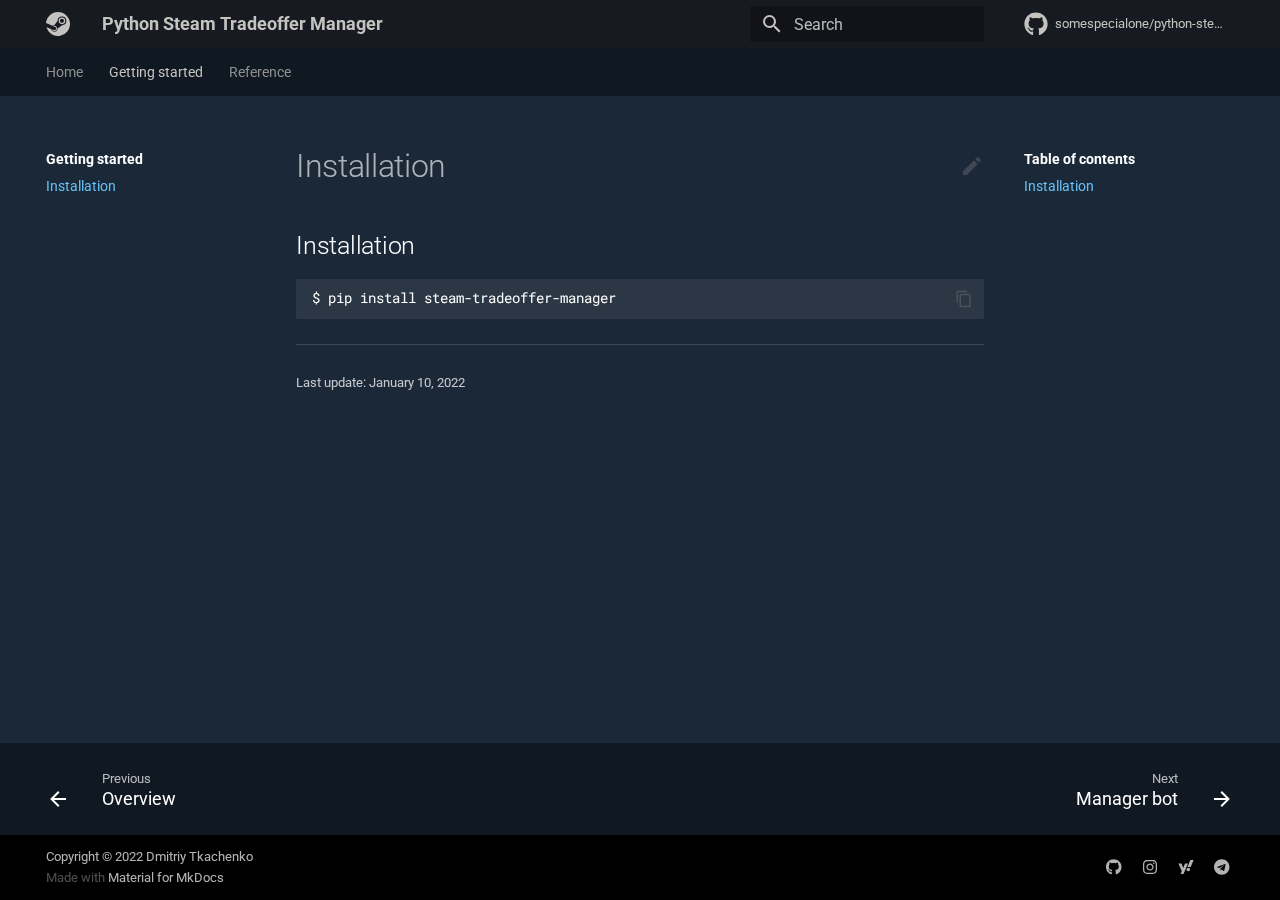
==== commit fa05c941: "Deployed b5da15c with MkDocs version: 1.2.3" ====
--- a/getting_started/installation/index.html
+++ b/getting_started/installation/index.html
@@ -11,13 +11,13 @@
         <link rel="canonical" href="https://somespecialone.github.io/python-steam-tradeoffer-manager/getting_started/installation/">
       
       <link rel="icon" href="../../favicon.png">
-      <meta name="generator" content="mkdocs-1.2.3, mkdocs-material-8.1.5">
+      <meta name="generator" content="mkdocs-1.2.3, mkdocs-material-8.1.8">
     
     
   <title>PSTM</title>
 
     
-      <link rel="stylesheet" href="../../assets/stylesheets/main.ee0f47ba.min.css">
+      <link rel="stylesheet" href="../../assets/stylesheets/main.6e60f8b8.min.css">
       
         
         <link rel="stylesheet" href="../../assets/stylesheets/palette.e6a45f82.min.css">
@@ -480,7 +480,7 @@
             <article class="md-content__inner md-typeset">
               
                 
-<a href="https://github.com/somespecialone/python-steam-tradeoffer-manager/edit/dev/docs/getting_started/installation.md" title="Edit this page" class="md-content__button md-icon">
+<a href="https://github.com/somespecialone/python-steam-tradeoffer-manager/edit/master/docs/getting_started/installation.md" title="Edit this page" class="md-content__button md-icon">
   <svg xmlns="http://www.w3.org/2000/svg" viewBox="0 0 24 24"><path d="M20.71 7.04c.39-.39.39-1.04 0-1.41l-2.34-2.34c-.37-.39-1.02-.39-1.41 0l-1.84 1.83 3.75 3.75M3 17.25V21h3.75L17.81 9.93l-3.75-3.75L3 17.25z"/></svg>
 </a>
 
@@ -612,10 +612,10 @@
     <div class="md-dialog" data-md-component="dialog">
       <div class="md-dialog__inner md-typeset"></div>
     </div>
-    <script id="__config" type="application/json">{"base": "../..", "features": ["navigation.instant", "navigation.tracking", "navigation.top", "navigation.tabs"], "translations": {"clipboard.copy": "Copy to clipboard", "clipboard.copied": "Copied to clipboard", "search.config.lang": "en", "search.config.pipeline": "trimmer, stopWordFilter", "search.config.separator": "[\\s\\-]+", "search.placeholder": "Search", "search.result.placeholder": "Type to start searching", "search.result.none": "No matching documents", "search.result.one": "1 matching document", "search.result.other": "# matching documents", "search.result.more.one": "1 more on this page", "search.result.more.other": "# more on this page", "search.result.term.missing": "Missing", "select.version.title": "Select version"}, "search": "../../assets/javascripts/workers/search.b6ff8c07.min.js"}</script>
-    
-    
-      <script src="../../assets/javascripts/bundle.5e13d264.min.js"></script>
+    <script id="__config" type="application/json">{"base": "../..", "features": ["navigation.instant", "navigation.tracking", "navigation.top", "navigation.tabs"], "translations": {"clipboard.copy": "Copy to clipboard", "clipboard.copied": "Copied to clipboard", "search.config.lang": "en", "search.config.pipeline": "trimmer, stopWordFilter", "search.config.separator": "[\\s\\-]+", "search.placeholder": "Search", "search.result.placeholder": "Type to start searching", "search.result.none": "No matching documents", "search.result.one": "1 matching document", "search.result.other": "# matching documents", "search.result.more.one": "1 more on this page", "search.result.more.other": "# more on this page", "search.result.term.missing": "Missing", "select.version.title": "Select version"}, "search": "../../assets/javascripts/workers/search.22074ed6.min.js"}</script>
+    
+    
+      <script src="../../assets/javascripts/bundle.960e086b.min.js"></script>
       
     
   </body>
--- a/assets/stylesheets/main.6e60f8b8.min.css
+++ b/assets/stylesheets/main.6e60f8b8.min.css
@@ -0,0 +1,15 @@
+@charset "UTF-8";html{-webkit-text-size-adjust:none;-moz-text-size-adjust:none;-ms-text-size-adjust:none;text-size-adjust:none;box-sizing:border-box}*,:after,:before{box-sizing:inherit}@media (prefers-reduced-motion){*,:after,:before{transition:none!important}}body{margin:0}a,button,input,label{-webkit-tap-highlight-color:transparent}a{color:inherit;text-decoration:none}hr{border:0;box-sizing:content-box;display:block;height:.05rem;overflow:visible;padding:0}small{font-size:80%}sub,sup{line-height:1em}img{border-style:none}table{border-collapse:separate;border-spacing:0}td,th{font-weight:400;vertical-align:top}button{background:transparent;border:0;font-family:inherit;font-size:inherit;margin:0;padding:0}input{border:0;outline:none}:root{--md-default-fg-color:rgba(0,0,0,.87);--md-default-fg-color--light:rgba(0,0,0,.54);--md-default-fg-color--lighter:rgba(0,0,0,.32);--md-default-fg-color--lightest:rgba(0,0,0,.07);--md-default-bg-color:#fff;--md-default-bg-color--light:hsla(0,0%,100%,.7);--md-default-bg-color--lighter:hsla(0,0%,100%,.3);--md-default-bg-color--lightest:hsla(0,0%,100%,.12);--md-primary-fg-color:#4051b5;--md-primary-fg-color--light:#5d6cc0;--md-primary-fg-color--dark:#303fa1;--md-primary-bg-color:#fff;--md-primary-bg-color--light:hsla(0,0%,100%,.7);--md-accent-fg-color:#526cfe;--md-accent-fg-color--transparent:rgba(82,108,254,.1);--md-accent-bg-color:#fff;--md-accent-bg-color--light:hsla(0,0%,100%,.7);--md-shadow-z1:0 0.2rem 0.5rem rgba(0,0,0,.05),0 0 0.05rem rgba(0,0,0,.1);--md-shadow-z2:0 0.2rem 0.5rem rgba(0,0,0,.1),0 0 0.05rem rgba(0,0,0,.25);--md-shadow-z3:0 0.2rem 0.5rem rgba(0,0,0,.2),0 0 0.05rem rgba(0,0,0,.35)}:root>*{--md-code-fg-color:#36464e;--md-code-bg-color:#f5f5f5;--md-code-hl-color:rgba(255,255,0,.5);--md-code-hl-number-color:#d52a2a;--md-code-hl-special-color:#db1457;--md-code-hl-function-color:#a846b9;--md-code-hl-constant-color:#6e59d9;--md-code-hl-keyword-color:#3f6ec6;--md-code-hl-string-color:#1c7d4d;--md-code-hl-name-color:var(--md-code-fg-color);--md-code-hl-operator-color:var(--md-default-fg-color--light);--md-code-hl-punctuation-color:var(--md-default-fg-color--light);--md-code-hl-comment-color:var(--md-default-fg-color--light);--md-code-hl-generic-color:var(--md-default-fg-color--light);--md-code-hl-variable-color:var(--md-default-fg-color--light);--md-typeset-color:var(--md-default-fg-color);--md-typeset-a-color:var(--md-primary-fg-color);--md-typeset-mark-color:rgba(255,255,0,.5);--md-typeset-del-color:rgba(245,80,61,.15);--md-typeset-ins-color:rgba(11,213,112,.15);--md-typeset-kbd-color:#fafafa;--md-typeset-kbd-accent-color:#fff;--md-typeset-kbd-border-color:#b8b8b8;--md-typeset-table-color:rgba(0,0,0,.12);--md-admonition-fg-color:var(--md-default-fg-color);--md-admonition-bg-color:var(--md-default-bg-color);--md-footer-fg-color:#fff;--md-footer-fg-color--light:hsla(0,0%,100%,.7);--md-footer-fg-color--lighter:hsla(0,0%,100%,.3);--md-footer-bg-color:rgba(0,0,0,.87);--md-footer-bg-color--dark:rgba(0,0,0,.32)}.md-icon svg{fill:currentColor;display:block;height:1.2rem;width:1.2rem}body{-webkit-font-smoothing:antialiased;-moz-osx-font-smoothing:grayscale;--md-text-font-family:var(--md-text-font,_),-apple-system,BlinkMacSystemFont,Helvetica,Arial,sans-serif;--md-code-font-family:var(--md-code-font,_),SFMono-Regular,Consolas,Menlo,monospace}body,input{font-feature-settings:"kern","liga";font-family:var(--md-text-font-family)}body,code,input,kbd,pre{color:var(--md-typeset-color)}code,kbd,pre{font-feature-settings:"kern";font-family:var(--md-code-font-family)}:root{--md-typeset-table-sort-icon:url('data:image/svg+xml;charset=utf-8,<svg xmlns="http://www.w3.org/2000/svg" viewBox="0 0 24 24"><path d="m18 21-4-4h3V7h-3l4-4 4 4h-3v10h3M2 19v-2h10v2M2 13v-2h7v2M2 7V5h4v2H2z"/></svg>');--md-typeset-table-sort-icon--asc:url('data:image/svg+xml;charset=utf-8,<svg xmlns="http://www.w3.org/2000/svg" viewBox="0 0 24 24"><path d="M19 17h3l-4 4-4-4h3V3h2M2 17h10v2H2M6 5v2H2V5m0 6h7v2H2v-2z"/></svg>');--md-typeset-table-sort-icon--desc:url('data:image/svg+xml;charset=utf-8,<svg xmlns="http://www.w3.org/2000/svg" viewBox="0 0 24 24"><path d="M19 7h3l-4-4-4 4h3v14h2M2 17h10v2H2M6 5v2H2V5m0 6h7v2H2v-2z"/></svg>')}.md-typeset{-webkit-print-color-adjust:exact;color-adjust:exact;font-size:.8rem;line-height:1.6}@media print{.md-typeset{font-size:.68rem}}.md-typeset blockquote,.md-typeset dl,.md-typeset figure,.md-typeset ol,.md-typeset pre,.md-typeset ul{margin-bottom:1em;margin-top:1em}.md-typeset h1{color:var(--md-default-fg-color--light);font-size:2em;line-height:1.3;margin:0 0 1.25em}.md-typeset h1,.md-typeset h2{font-weight:300;letter-spacing:-.01em}.md-typeset h2{font-size:1.5625em;line-height:1.4;margin:1.6em 0 .64em}.md-typeset h3{font-size:1.25em;font-weight:400;letter-spacing:-.01em;line-height:1.5;margin:1.6em 0 .8em}.md-typeset h2+h3{margin-top:.8em}.md-typeset h4{font-weight:700;letter-spacing:-.01em;margin:1em 0}.md-typeset h5,.md-typeset h6{color:var(--md-default-fg-color--light);font-size:.8em;font-weight:700;letter-spacing:-.01em;margin:1.25em 0}.md-typeset h5{text-transform:uppercase}.md-typeset hr{border-bottom:.05rem solid var(--md-default-fg-color--lightest);display:flow-root;margin:1.5em 0}.md-typeset a{color:var(--md-typeset-a-color);word-break:break-word}.md-typeset a,.md-typeset a:before{transition:color 125ms}.md-typeset a:focus,.md-typeset a:hover{color:var(--md-accent-fg-color)}.md-typeset a.focus-visible{outline-color:var(--md-accent-fg-color);outline-offset:.2rem}.md-typeset code,.md-typeset kbd,.md-typeset pre{color:var(--md-code-fg-color);direction:ltr}@media print{.md-typeset code,.md-typeset kbd,.md-typeset pre{white-space:pre-wrap}}.md-typeset code{background-color:var(--md-code-bg-color);border-radius:.1rem;-webkit-box-decoration-break:clone;box-decoration-break:clone;font-size:.85em;padding:0 .2941176471em;word-break:break-word}.md-typeset code:not(.focus-visible){-webkit-tap-highlight-color:transparent;outline:none}.md-typeset a code{color:currentColor}.md-typeset pre{display:flow-root;line-height:1.4;position:relative}.md-typeset pre>code{-webkit-box-decoration-break:slice;box-decoration-break:slice;box-shadow:none;display:block;margin:0;outline-color:var(--md-accent-fg-color);overflow:auto;padding:.7720588235em 1.1764705882em;scrollbar-color:var(--md-default-fg-color--lighter) transparent;scrollbar-width:thin;touch-action:auto;word-break:normal}.md-typeset pre>code:hover{scrollbar-color:var(--md-accent-fg-color) transparent}.md-typeset pre>code::-webkit-scrollbar{height:.2rem;width:.2rem}.md-typeset pre>code::-webkit-scrollbar-thumb{background-color:var(--md-default-fg-color--lighter)}.md-typeset pre>code::-webkit-scrollbar-thumb:hover{background-color:var(--md-accent-fg-color)}.md-typeset kbd{background-color:var(--md-typeset-kbd-color);border-radius:.1rem;box-shadow:0 .1rem 0 .05rem var(--md-typeset-kbd-border-color),0 .1rem 0 var(--md-typeset-kbd-border-color),0 -.1rem .2rem var(--md-typeset-kbd-accent-color) inset;color:var(--md-default-fg-color);display:inline-block;font-size:.75em;padding:0 .6666666667em;vertical-align:text-top;word-break:break-word}.md-typeset mark{background-color:var(--md-typeset-mark-color);-webkit-box-decoration-break:clone;box-decoration-break:clone;color:inherit;word-break:break-word}.md-typeset abbr{border-bottom:.05rem dotted var(--md-default-fg-color--light);cursor:help;text-decoration:none}@media (hover:none){.md-typeset abbr{position:relative}.md-typeset abbr[title]:-webkit-any(:focus,:hover):after{background-color:var(--md-default-fg-color);border-radius:.1rem;box-shadow:var(--md-shadow-z3);color:var(--md-default-bg-color);content:attr(title);display:inline-block;font-size:.7rem;margin-top:2em;max-width:80%;min-width:-webkit-max-content;min-width:max-content;padding:.2rem .3rem;position:absolute;width:auto}.md-typeset abbr[title]:-moz-any(:focus,:hover):after{background-color:var(--md-default-fg-color);border-radius:.1rem;box-shadow:var(--md-shadow-z3);color:var(--md-default-bg-color);content:attr(title);display:inline-block;font-size:.7rem;margin-top:2em;max-width:80%;min-width:-moz-max-content;min-width:max-content;padding:.2rem .3rem;position:absolute;width:auto}[dir=ltr] .md-typeset abbr[title]:-webkit-any(:focus,:hover):after{left:0}[dir=ltr] .md-typeset abbr[title]:-moz-any(:focus,:hover):after{left:0}[dir=ltr] .md-typeset abbr[title]:is(:focus,:hover):after{left:0}[dir=rtl] .md-typeset abbr[title]:-webkit-any(:focus,:hover):after{right:0}[dir=rtl] .md-typeset abbr[title]:-moz-any(:focus,:hover):after{right:0}[dir=rtl] .md-typeset abbr[title]:is(:focus,:hover):after{right:0}.md-typeset abbr[title]:is(:focus,:hover):after{background-color:var(--md-default-fg-color);border-radius:.1rem;box-shadow:var(--md-shadow-z3);color:var(--md-default-bg-color);content:attr(title);display:inline-block;font-size:.7rem;margin-top:2em;max-width:80%;min-width:-webkit-max-content;min-width:-moz-max-content;min-width:max-content;padding:.2rem .3rem;position:absolute;width:auto}}.md-typeset small{opacity:.75}[dir=ltr] 
+.md-typeset sub,[dir=ltr] .md-typeset sup{margin-left:.078125em}[dir=rtl] 
+.md-typeset sub,[dir=rtl] .md-typeset sup{margin-right:.078125em}[dir=ltr] .md-typeset blockquote{padding-left:.6rem}[dir=rtl] .md-typeset blockquote{padding-right:.6rem}[dir=ltr] .md-typeset blockquote{border-left:.2rem solid var(--md-default-fg-color--lighter)}[dir=rtl] .md-typeset blockquote{border-right:.2rem solid var(--md-default-fg-color--lighter)}.md-typeset blockquote{color:var(--md-default-fg-color--light);margin-left:0;margin-right:0}.md-typeset ul{list-style-type:disc}[dir=ltr] 
+.md-typeset ol,[dir=ltr] .md-typeset ul{margin-left:.625em}[dir=rtl] 
+.md-typeset ol,[dir=rtl] .md-typeset ul{margin-right:.625em}.md-typeset ol,.md-typeset ul{padding:0}.md-typeset ol:not([hidden]),.md-typeset ul:not([hidden]){display:flow-root}.md-typeset ol ol,.md-typeset ul ol{list-style-type:lower-alpha}.md-typeset ol ol ol,.md-typeset ul ol ol{list-style-type:lower-roman}[dir=ltr] 
+.md-typeset ol li,[dir=ltr] .md-typeset ul li{margin-left:1.25em}[dir=rtl] 
+.md-typeset ol li,[dir=rtl] .md-typeset ul li{margin-right:1.25em}.md-typeset ol li,.md-typeset ul li{margin-bottom:.5em}.md-typeset ol li :-webkit-any(p,blockquote),.md-typeset ul li :-webkit-any(p,blockquote){margin:.5em 0}.md-typeset ol li :-moz-any(p,blockquote),.md-typeset ul li :-moz-any(p,blockquote){margin:.5em 0}.md-typeset ol li :is(p,blockquote),.md-typeset ul li :is(p,blockquote){margin:.5em 0}.md-typeset ol li:last-child,.md-typeset ul li:last-child{margin-bottom:0}.md-typeset ol li :-webkit-any(ul,ol),.md-typeset ul li :-webkit-any(ul,ol){margin-bottom:.5em;margin-top:.5em}.md-typeset ol li :-moz-any(ul,ol),.md-typeset ul li :-moz-any(ul,ol){margin-bottom:.5em;margin-top:.5em}[dir=ltr] .md-typeset ol li :-webkit-any(ul,ol),[dir=ltr] .md-typeset ul li :-webkit-any(ul,ol){margin-left:.625em}[dir=ltr] .md-typeset ol li :-moz-any(ul,ol),[dir=ltr] .md-typeset ul li :-moz-any(ul,ol){margin-left:.625em}[dir=ltr] .md-typeset ol li :is(ul,ol),[dir=ltr] .md-typeset ul li :is(ul,ol){margin-left:.625em}[dir=rtl] .md-typeset ol li :-webkit-any(ul,ol),[dir=rtl] .md-typeset ul li :-webkit-any(ul,ol){margin-right:.625em}[dir=rtl] .md-typeset ol li :-moz-any(ul,ol),[dir=rtl] .md-typeset ul li :-moz-any(ul,ol){margin-right:.625em}[dir=rtl] .md-typeset ol li :is(ul,ol),[dir=rtl] .md-typeset ul li :is(ul,ol){margin-right:.625em}.md-typeset ol li :is(ul,ol),.md-typeset ul li :is(ul,ol){margin-bottom:.5em;margin-top:.5em}[dir=ltr] .md-typeset dd{margin-left:1.875em}[dir=rtl] .md-typeset dd{margin-right:1.875em}.md-typeset dd{margin-bottom:1.5em;margin-top:1em}.md-typeset img,.md-typeset svg{height:auto;max-width:100%}.md-typeset img[align=left],.md-typeset svg[align=left]{margin:1em 1em 1em 0}.md-typeset img[align=right],.md-typeset svg[align=right]{margin:1em 0 1em 1em}.md-typeset img[align]:only-child,.md-typeset svg[align]:only-child{margin-top:0}.md-typeset img[src$="#only-dark"]{display:none}.md-typeset figure{display:flow-root;margin:1em auto;max-width:100%;text-align:center;width:-webkit-fit-content;width:-moz-fit-content;width:fit-content}.md-typeset figure img{display:block}.md-typeset figcaption{font-style:italic;margin:1em auto;max-width:24rem}.md-typeset iframe{max-width:100%}.md-typeset table:not([class]){background-color:var(--md-default-bg-color);border:.05rem solid var(--md-typeset-table-color);border-radius:.1rem;display:inline-block;font-size:.64rem;max-width:100%;overflow:auto;touch-action:auto}@media print{.md-typeset table:not([class]){display:table}}.md-typeset table:not([class])+*{margin-top:1.5em}.md-typeset table:not([class]) :-webkit-any(th,td)>:first-child{margin-top:0}.md-typeset table:not([class]) :-moz-any(th,td)>:first-child{margin-top:0}.md-typeset table:not([class]) :is(th,td)>:first-child{margin-top:0}.md-typeset table:not([class]) :-webkit-any(th,td)>:last-child{margin-bottom:0}.md-typeset table:not([class]) :-moz-any(th,td)>:last-child{margin-bottom:0}.md-typeset table:not([class]) :is(th,td)>:last-child{margin-bottom:0}.md-typeset table:not([class]) :-webkit-any(th,td):not([align]){text-align:left}.md-typeset table:not([class]) :-moz-any(th,td):not([align]){text-align:left}.md-typeset table:not([class]) :is(th,td):not([align]){text-align:left}[dir=rtl] .md-typeset table:not([class]) :-webkit-any(th,td):not([align]){text-align:right}[dir=rtl] .md-typeset table:not([class]) :-moz-any(th,td):not([align]){text-align:right}[dir=rtl] .md-typeset table:not([class]) :is(th,td):not([align]){text-align:right}.md-typeset table:not([class]) th{font-weight:700;min-width:5rem;padding:.9375em 1.25em;vertical-align:top}.md-typeset table:not([class]) th a{color:inherit}.md-typeset table:not([class]) td{border-top:.05rem solid var(--md-typeset-table-color);padding:.9375em 1.25em;vertical-align:top}.md-typeset table:not([class]) tbody tr{transition:background-color 125ms}.md-typeset table:not([class]) tbody tr:hover{background-color:rgba(0,0,0,.035);box-shadow:0 .05rem 0 var(--md-default-bg-color) inset}.md-typeset table:not([class]) a{word-break:normal}.md-typeset table th[role=columnheader]{cursor:pointer}[dir=ltr] .md-typeset table th[role=columnheader]:after{margin-left:.5em}[dir=rtl] .md-typeset table th[role=columnheader]:after{margin-right:.5em}.md-typeset table th[role=columnheader]:after{content:"";display:inline-block;height:1.2em;-webkit-mask-image:var(--md-typeset-table-sort-icon);mask-image:var(--md-typeset-table-sort-icon);-webkit-mask-repeat:no-repeat;mask-repeat:no-repeat;-webkit-mask-size:contain;mask-size:contain;transition:background-color 125ms;vertical-align:text-bottom;width:1.2em}.md-typeset table th[role=columnheader]:hover:after{background-color:var(--md-default-fg-color--lighter)}.md-typeset table th[role=columnheader][aria-sort=ascending]:after{background-color:var(--md-default-fg-color--light);-webkit-mask-image:var(--md-typeset-table-sort-icon--asc);mask-image:var(--md-typeset-table-sort-icon--asc)}.md-typeset table th[role=columnheader][aria-sort=descending]:after{background-color:var(--md-default-fg-color--light);-webkit-mask-image:var(--md-typeset-table-sort-icon--desc);mask-image:var(--md-typeset-table-sort-icon--desc)}.md-typeset__scrollwrap{margin:1em -.8rem;overflow-x:auto;touch-action:auto}.md-typeset__table{display:inline-block;margin-bottom:.5em;padding:0 .8rem}@media print{.md-typeset__table{display:block}}html .md-typeset__table table{display:table;margin:0;overflow:hidden;width:100%}@media screen and (max-width:44.9375em){.md-content__inner>pre{margin:1em -.8rem}.md-content__inner>pre code{border-radius:0}}.md-banner{background-color:var(--md-footer-bg-color);color:var(--md-footer-fg-color);overflow:auto}@media print{.md-banner{display:none}}.md-banner--warning{background:var(--md-typeset-mark-color);color:var(--md-default-fg-color)}.md-banner__inner{font-size:.7rem;margin:.6rem auto;padding:0 .8rem}html{font-size:125%;height:100%;overflow-x:hidden}@media screen and (min-width:100em){html{font-size:137.5%}}@media screen and (min-width:125em){html{font-size:150%}}body{background-color:var(--md-default-bg-color);display:flex;flex-direction:column;font-size:.5rem;min-height:100%;position:relative;width:100%}@media print{body{display:block}}@media screen and (max-width:59.9375em){body[data-md-state=lock]{position:fixed}}.md-grid{margin-left:auto;margin-right:auto;max-width:61rem}.md-container{display:flex;flex-direction:column;flex-grow:1}@media print{.md-container{display:block}}.md-main{flex-grow:1}.md-main__inner{display:flex;height:100%;margin-top:1.5rem}.md-ellipsis{overflow:hidden;text-overflow:ellipsis;white-space:nowrap}.md-toggle{display:none}.md-option{height:0;opacity:0;position:absolute;width:0}.md-option:checked+label:not([hidden]){display:block}.md-option.focus-visible+label{outline-color:var(--md-accent-fg-color);outline-style:auto}.md-skip{background-color:var(--md-default-fg-color);border-radius:.1rem;color:var(--md-default-bg-color);font-size:.64rem;margin:.5rem;opacity:0;outline-color:var(--md-accent-fg-color);padding:.3rem .5rem;position:fixed;transform:translateY(.4rem);z-index:-1}.md-skip:focus{opacity:1;transform:translateY(0);transition:transform .25s cubic-bezier(.4,0,.2,1),opacity 175ms 75ms;z-index:10}@page{margin:25mm}:root{--md-clipboard-icon:url('data:image/svg+xml;charset=utf-8,<svg xmlns="http://www.w3.org/2000/svg" viewBox="0 0 24 24"><path d="M19 21H8V7h11m0-2H8a2 2 0 0 0-2 2v14a2 2 0 0 0 2 2h11a2 2 0 0 0 2-2V7a2 2 0 0 0-2-2m-3-4H4a2 2 0 0 0-2 2v14h2V3h12V1z"/></svg>')}.md-clipboard{border-radius:.1rem;color:var(--md-default-fg-color--lightest);cursor:pointer;height:1.5em;outline-color:var(--md-accent-fg-color);outline-offset:.1rem;position:absolute;right:.5em;top:.5em;transition:color .25s;width:1.5em;z-index:1}@media print{.md-clipboard{display:none}}.md-clipboard:not(.focus-visible){-webkit-tap-highlight-color:transparent;outline:none}:hover>.md-clipboard{color:var(--md-default-fg-color--light)}.md-clipboard:-webkit-any(:focus,:hover){color:var(--md-accent-fg-color)}.md-clipboard:-moz-any(:focus,:hover){color:var(--md-accent-fg-color)}.md-clipboard:is(:focus,:hover){color:var(--md-accent-fg-color)}.md-clipboard:after{background-color:currentColor;content:"";display:block;height:1.125em;margin:0 auto;-webkit-mask-image:var(--md-clipboard-icon);mask-image:var(--md-clipboard-icon);-webkit-mask-repeat:no-repeat;mask-repeat:no-repeat;-webkit-mask-size:contain;mask-size:contain;width:1.125em}.md-clipboard--inline{cursor:pointer}.md-clipboard--inline code{transition:color .25s,background-color .25s}.md-clipboard--inline:-webkit-any(:focus,:hover) code{background-color:var(--md-accent-fg-color--transparent);color:var(--md-accent-fg-color)}.md-clipboard--inline:-moz-any(:focus,:hover) code{background-color:var(--md-accent-fg-color--transparent);color:var(--md-accent-fg-color)}.md-clipboard--inline:is(:focus,:hover) code{background-color:var(--md-accent-fg-color--transparent);color:var(--md-accent-fg-color)}.md-content{flex-grow:1;min-width:0}.md-content__inner{margin:0 .8rem 1.2rem;padding-top:.6rem}@media screen and (min-width:76.25em){[dir=ltr] .md-sidebar--primary:not([hidden])~.md-content>.md-content__inner{margin-left:1.2rem}[dir=rtl] .md-sidebar--primary:not([hidden])~.md-content>.md-content__inner{margin-right:1.2rem}[dir=ltr] .md-sidebar--secondary:not([hidden])~.md-content>.md-content__inner{margin-right:1.2rem}[dir=rtl] .md-sidebar--secondary:not([hidden])~.md-content>.md-content__inner{margin-left:1.2rem}}.md-content__inner:before{content:"";display:block;height:.4rem}.md-content__inner>:last-child{margin-bottom:0}[dir=ltr] .md-content__button{margin-left:.4rem}[dir=rtl] .md-content__button{margin-right:.4rem}.md-content__button{float:right;margin:.4rem 0;padding:0}@media print{.md-content__button{display:none}}[dir=rtl] .md-content__button{float:left}.md-typeset .md-content__button{color:var(--md-default-fg-color--lighter)}.md-content__button svg{display:inline;vertical-align:top}[dir=rtl] .md-content__button svg{transform:scaleX(-1)}[dir=ltr] .md-dialog{right:.8rem}[dir=rtl] .md-dialog{left:.8rem}.md-dialog{background-color:var(--md-default-fg-color);border-radius:.1rem;bottom:.8rem;box-shadow:var(--md-shadow-z3);min-width:11.1rem;opacity:0;padding:.4rem .6rem;pointer-events:none;position:fixed;transform:translateY(100%);transition:transform 0ms .4s,opacity .4s;z-index:4}@media print{.md-dialog{display:none}}.md-dialog[data-md-state=open]{opacity:1;pointer-events:auto;transform:translateY(0);transition:transform .4s cubic-bezier(.075,.85,.175,1),opacity .4s}.md-dialog__inner{color:var(--md-default-bg-color);font-size:.7rem}.md-footer{background-color:var(--md-footer-bg-color);color:var(--md-footer-fg-color)}@media print{.md-footer{display:none}}.md-footer__inner{display:flex;justify-content:space-between;overflow:auto;padding:.2rem}.md-footer__link{display:flex;flex-grow:0.01;outline-color:var(--md-accent-fg-color);overflow:hidden;padding-bottom:.4rem;padding-top:1.4rem;transition:opacity .25s}.md-footer__link:-webkit-any(:focus,:hover){opacity:.7}.md-footer__link:-moz-any(:focus,:hover){opacity:.7}.md-footer__link:is(:focus,:hover){opacity:.7}[dir=rtl] .md-footer__link svg{transform:scaleX(-1)}@media screen and (max-width:44.9375em){.md-footer__link--prev .md-footer__title{display:none}}[dir=ltr] .md-footer__link--next{margin-left:auto}[dir=rtl] .md-footer__link--next{margin-right:auto}.md-footer__link--next{text-align:right}[dir=rtl] .md-footer__link--next{text-align:left}.md-footer__title{flex-grow:1;font-size:.9rem;line-height:2.4rem;max-width:calc(100% - 2.4rem);padding:0 1rem;position:relative}.md-footer__button{margin:.2rem;padding:.4rem}.md-footer__direction{font-size:.64rem;left:0;margin-top:-1rem;opacity:.7;padding:0 1rem;position:absolute;right:0}.md-footer-meta{background-color:var(--md-footer-bg-color--dark)}.md-footer-meta__inner{display:flex;flex-wrap:wrap;justify-content:space-between;padding:.2rem}html .md-footer-meta.md-typeset a{color:var(--md-footer-fg-color--light)}html .md-footer-meta.md-typeset a:-webkit-any(:focus,:hover){color:var(--md-footer-fg-color)}html .md-footer-meta.md-typeset a:-moz-any(:focus,:hover){color:var(--md-footer-fg-color)}html .md-footer-meta.md-typeset a:is(:focus,:hover){color:var(--md-footer-fg-color)}.md-copyright{color:var(--md-footer-fg-color--lighter);font-size:.64rem;margin:auto .6rem;padding:.4rem 0;width:100%}@media screen and (min-width:45em){.md-copyright{width:auto}}.md-copyright__highlight{color:var(--md-footer-fg-color--light)}.md-social{margin:0 .4rem;padding:.2rem 0 .6rem}@media screen and (min-width:45em){.md-social{padding:.6rem 0}}.md-social__link{display:inline-block;height:1.6rem;text-align:center;width:1.6rem}.md-social__link:before{line-height:1.9}.md-social__link svg{fill:currentColor;max-height:.8rem;vertical-align:-25%}.md-typeset .md-button{border:.1rem solid;border-radius:.1rem;color:var(--md-primary-fg-color);cursor:pointer;display:inline-block;font-weight:700;padding:.625em 2em;transition:color 125ms,background-color 125ms,border-color 125ms}.md-typeset .md-button--primary{background-color:var(--md-primary-fg-color);border-color:var(--md-primary-fg-color);color:var(--md-primary-bg-color)}.md-typeset .md-button:-webkit-any(:focus,:hover){background-color:var(--md-accent-fg-color);border-color:var(--md-accent-fg-color);color:var(--md-accent-bg-color)}.md-typeset .md-button:-moz-any(:focus,:hover){background-color:var(--md-accent-fg-color);border-color:var(--md-accent-fg-color);color:var(--md-accent-bg-color)}.md-typeset .md-button:is(:focus,:hover){background-color:var(--md-accent-fg-color);border-color:var(--md-accent-fg-color);color:var(--md-accent-bg-color)}[dir=ltr] .md-typeset .md-input{border-top-left-radius:.1rem}[dir=rtl] .md-typeset .md-input{border-top-right-radius:.1rem}[dir=ltr] .md-typeset .md-input{border-top-right-radius:.1rem}[dir=rtl] .md-typeset .md-input{border-top-left-radius:.1rem}.md-typeset .md-input{border-bottom:.1rem solid var(--md-default-fg-color--lighter);box-shadow:var(--md-shadow-z1);font-size:.8rem;height:1.8rem;padding:0 .6rem;transition:border .25s,box-shadow .25s}.md-typeset .md-input:-webkit-any(:focus,:hover){border-bottom-color:var(--md-accent-fg-color);box-shadow:var(--md-shadow-z2)}.md-typeset .md-input:-moz-any(:focus,:hover){border-bottom-color:var(--md-accent-fg-color);box-shadow:var(--md-shadow-z2)}.md-typeset .md-input:is(:focus,:hover){border-bottom-color:var(--md-accent-fg-color);box-shadow:var(--md-shadow-z2)}.md-typeset .md-input--stretch{width:100%}.md-header{background-color:var(--md-primary-fg-color);box-shadow:0 0 .2rem transparent,0 .2rem .4rem transparent;color:var(--md-primary-bg-color);left:0;position:-webkit-sticky;position:sticky;right:0;top:0;z-index:4}@media print{.md-header{display:none}}.md-header[data-md-state=shadow]{box-shadow:0 0 .2rem rgba(0,0,0,.1),0 .2rem .4rem rgba(0,0,0,.2);transition:transform .25s cubic-bezier(.1,.7,.1,1),box-shadow .25s}.md-header[data-md-state=hidden]{transform:translateY(-100%);transition:transform .25s cubic-bezier(.8,0,.6,1),box-shadow .25s}.md-header__inner{align-items:center;display:flex;padding:0 .2rem}.md-header__button{color:currentColor;cursor:pointer;margin:.2rem;outline-color:var(--md-accent-fg-color);padding:.4rem;position:relative;transition:opacity .25s;vertical-align:middle;z-index:1}.md-header__button:hover{opacity:.7}.md-header__button:not([hidden]){display:inline-block}.md-header__button:not(.focus-visible){-webkit-tap-highlight-color:transparent;outline:none}.md-header__button.md-logo{margin:.2rem;padding:.4rem}@media screen and (max-width:76.1875em){.md-header__button.md-logo{display:none}}.md-header__button.md-logo :-webkit-any(img,svg){fill:currentColor;display:block;height:1.2rem;width:auto}.md-header__button.md-logo :-moz-any(img,svg){fill:currentColor;display:block;height:1.2rem;width:auto}.md-header__button.md-logo :is(img,svg){fill:currentColor;display:block;height:1.2rem;width:auto}@media screen and (min-width:60em){.md-header__button[for=__search]{display:none}}.no-js .md-header__button[for=__search]{display:none}[dir=rtl] .md-header__button[for=__search] svg{transform:scaleX(-1)}@media screen and (min-width:76.25em){.md-header__button[for=__drawer]{display:none}}.md-header__topic{display:flex;max-width:100%;position:absolute;transition:transform .4s cubic-bezier(.1,.7,.1,1),opacity .15s}.md-header__topic+.md-header__topic{opacity:0;pointer-events:none;transform:translateX(1.25rem);transition:transform .4s cubic-bezier(1,.7,.1,.1),opacity .15s;z-index:-1}[dir=rtl] .md-header__topic+.md-header__topic{transform:translateX(-1.25rem)}.md-header__topic:first-child{font-weight:700}[dir=ltr] .md-header__title{margin-right:.4rem}[dir=rtl] .md-header__title{margin-left:.4rem}[dir=ltr] .md-header__title{margin-left:1rem}[dir=rtl] .md-header__title{margin-right:1rem}.md-header__title{flex-grow:1;font-size:.9rem;height:2.4rem;line-height:2.4rem}.md-header__title[data-md-state=active] .md-header__topic{opacity:0;pointer-events:none;transform:translateX(-1.25rem);transition:transform .4s cubic-bezier(1,.7,.1,.1),opacity .15s;z-index:-1}[dir=rtl] .md-header__title[data-md-state=active] .md-header__topic{transform:translateX(1.25rem)}.md-header__title[data-md-state=active] .md-header__topic+.md-header__topic{opacity:1;pointer-events:auto;transform:translateX(0);transition:transform .4s cubic-bezier(.1,.7,.1,1),opacity .15s;z-index:0}.md-header__title>.md-header__ellipsis{height:100%;position:relative;width:100%}.md-header__option{display:flex;flex-shrink:0;max-width:100%;transition:max-width 0ms .25s,opacity .25s .25s;white-space:nowrap}[data-md-toggle=search]:checked~.md-header .md-header__option{max-width:0;opacity:0;transition:max-width 0ms,opacity 0ms}.md-header__source{display:none}@media screen and (min-width:60em){[dir=ltr] .md-header__source{margin-left:1rem}[dir=rtl] .md-header__source{margin-right:1rem}.md-header__source{display:block;max-width:11.7rem;width:11.7rem}}@media screen and (min-width:76.25em){[dir=ltr] .md-header__source{margin-left:1.4rem}[dir=rtl] .md-header__source{margin-right:1.4rem}}:root{--md-nav-icon--prev:url('data:image/svg+xml;charset=utf-8,<svg xmlns="http://www.w3.org/2000/svg" viewBox="0 0 24 24"><path d="M20 11v2H8l5.5 5.5-1.42 1.42L4.16 12l7.92-7.92L13.5 5.5 8 11h12z"/></svg>');--md-nav-icon--next:url('data:image/svg+xml;charset=utf-8,<svg xmlns="http://www.w3.org/2000/svg" viewBox="0 0 24 24"><path d="M8.59 16.58 13.17 12 8.59 7.41 10 6l6 6-6 6-1.41-1.42z"/></svg>');--md-toc-icon:url('data:image/svg+xml;charset=utf-8,<svg xmlns="http://www.w3.org/2000/svg" viewBox="0 0 24 24"><path d="M3 9h14V7H3v2m0 4h14v-2H3v2m0 4h14v-2H3v2m16 0h2v-2h-2v2m0-10v2h2V7h-2m0 6h2v-2h-2v2z"/></svg>')}.md-nav{font-size:.7rem;line-height:1.3}.md-nav__title{display:block;font-weight:700;overflow:hidden;padding:0 .6rem;text-overflow:ellipsis}.md-nav__title .md-nav__button{display:none}.md-nav__title .md-nav__button img{height:100%;width:auto}.md-nav__title .md-nav__button.md-logo :-webkit-any(img,svg){fill:currentColor;display:block;height:2.4rem;width:auto}.md-nav__title .md-nav__button.md-logo :-moz-any(img,svg){fill:currentColor;display:block;height:2.4rem;width:auto}.md-nav__title .md-nav__button.md-logo :is(img,svg){fill:currentColor;display:block;height:2.4rem;width:auto}.md-nav__list{list-style:none;margin:0;padding:0}.md-nav__item{padding:0 .6rem}[dir=ltr] .md-nav__item .md-nav__item{padding-right:0}[dir=rtl] .md-nav__item .md-nav__item{padding-left:0}.md-nav__link{align-items:center;cursor:pointer;display:flex;justify-content:space-between;margin-top:.625em;overflow:hidden;scroll-snap-align:start;text-overflow:ellipsis;transition:color 125ms}.md-nav__link[data-md-state=blur]{color:var(--md-default-fg-color--light)}.md-nav__item .md-nav__link--active{color:var(--md-typeset-a-color)}.md-nav__item .md-nav__link--index [href]{width:100%}.md-nav__link:-webkit-any(:focus,:hover){color:var(--md-accent-fg-color)}.md-nav__link:-moz-any(:focus,:hover){color:var(--md-accent-fg-color)}.md-nav__link:is(:focus,:hover){color:var(--md-accent-fg-color)}.md-nav__link.focus-visible{outline-color:var(--md-accent-fg-color);outline-offset:.2rem}.md-nav--primary .md-nav__link[for=__toc]{display:none}.md-nav--primary .md-nav__link[for=__toc] .md-icon:after{background-color:currentColor;display:block;height:100%;-webkit-mask-image:var(--md-toc-icon);mask-image:var(--md-toc-icon);width:100%}.md-nav--primary .md-nav__link[for=__toc]~.md-nav{display:none}.md-nav__link>*{cursor:pointer;display:flex}.md-nav__icon{flex-shrink:0}.md-nav__source{display:none}@media screen and (max-width:76.1875em){.md-nav--primary,.md-nav--primary .md-nav{background-color:var(--md-default-bg-color);display:flex;flex-direction:column;height:100%;left:0;position:absolute;right:0;top:0;z-index:1}.md-nav--primary :-webkit-any(.md-nav__title,.md-nav__item){font-size:.8rem;line-height:1.5}.md-nav--primary :-moz-any(.md-nav__title,.md-nav__item){font-size:.8rem;line-height:1.5}.md-nav--primary :is(.md-nav__title,.md-nav__item){font-size:.8rem;line-height:1.5}.md-nav--primary .md-nav__title{background-color:var(--md-default-fg-color--lightest);color:var(--md-default-fg-color--light);cursor:pointer;font-weight:400;height:5.6rem;line-height:2.4rem;padding:3rem .8rem .2rem;position:relative;white-space:nowrap}[dir=ltr] .md-nav--primary .md-nav__title .md-nav__icon{left:.4rem}[dir=rtl] .md-nav--primary .md-nav__title .md-nav__icon{right:.4rem}.md-nav--primary .md-nav__title .md-nav__icon{display:block;height:1.2rem;margin:.2rem;position:absolute;top:.4rem;width:1.2rem}.md-nav--primary .md-nav__title .md-nav__icon:after{background-color:currentColor;content:"";display:block;height:100%;-webkit-mask-image:var(--md-nav-icon--prev);mask-image:var(--md-nav-icon--prev);-webkit-mask-repeat:no-repeat;mask-repeat:no-repeat;-webkit-mask-size:contain;mask-size:contain;width:100%}.md-nav--primary .md-nav__title~.md-nav__list{background-color:var(--md-default-bg-color);box-shadow:0 .05rem 0 var(--md-default-fg-color--lightest) inset;overflow-y:auto;-ms-scroll-snap-type:y mandatory;scroll-snap-type:y mandatory;touch-action:pan-y}.md-nav--primary .md-nav__title~.md-nav__list>:first-child{border-top:0}.md-nav--primary .md-nav__title[for=__drawer]{background-color:var(--md-primary-fg-color);color:var(--md-primary-bg-color);font-weight:700}[dir=ltr] .md-nav--primary .md-nav__title .md-logo{left:.2rem}[dir=rtl] .md-nav--primary .md-nav__title .md-logo{right:.2rem}.md-nav--primary .md-nav__title .md-logo{display:block;margin:.2rem;padding:.4rem;position:absolute;top:.2rem}.md-nav--primary .md-nav__list{flex:1}.md-nav--primary .md-nav__item{border-top:.05rem solid var(--md-default-fg-color--lightest);padding:0}.md-nav--primary .md-nav__item--active>.md-nav__link{color:var(--md-typeset-a-color)}.md-nav--primary .md-nav__item--active>.md-nav__link:-webkit-any(:focus,:hover){color:var(--md-accent-fg-color)}.md-nav--primary .md-nav__item--active>.md-nav__link:-moz-any(:focus,:hover){color:var(--md-accent-fg-color)}.md-nav--primary .md-nav__item--active>.md-nav__link:is(:focus,:hover){color:var(--md-accent-fg-color)}.md-nav--primary .md-nav__link{margin-top:0;padding:.6rem .8rem}[dir=ltr] .md-nav--primary .md-nav__link .md-nav__icon{margin-right:-.2rem}[dir=rtl] .md-nav--primary .md-nav__link .md-nav__icon{margin-left:-.2rem}.md-nav--primary .md-nav__link .md-nav__icon{font-size:1.2rem;height:1.2rem;width:1.2rem}.md-nav--primary .md-nav__link .md-nav__icon:after{background-color:currentColor;content:"";display:block;height:100%;-webkit-mask-image:var(--md-nav-icon--next);mask-image:var(--md-nav-icon--next);-webkit-mask-repeat:no-repeat;mask-repeat:no-repeat;-webkit-mask-size:contain;mask-size:contain;width:100%}[dir=rtl] .md-nav--primary .md-nav__icon:after{transform:scale(-1)}.md-nav--primary .md-nav--secondary .md-nav{background-color:transparent;position:static}[dir=ltr] .md-nav--primary .md-nav--secondary .md-nav .md-nav__link{padding-left:1.4rem}[dir=rtl] .md-nav--primary .md-nav--secondary .md-nav .md-nav__link{padding-right:1.4rem}[dir=ltr] .md-nav--primary .md-nav--secondary .md-nav .md-nav .md-nav__link{padding-left:2rem}[dir=rtl] .md-nav--primary .md-nav--secondary .md-nav .md-nav .md-nav__link{padding-right:2rem}[dir=ltr] .md-nav--primary .md-nav--secondary .md-nav .md-nav .md-nav .md-nav__link{padding-left:2.6rem}[dir=rtl] .md-nav--primary .md-nav--secondary .md-nav .md-nav .md-nav .md-nav__link{padding-right:2.6rem}[dir=ltr] .md-nav--primary .md-nav--secondary .md-nav .md-nav .md-nav .md-nav .md-nav__link{padding-left:3.2rem}[dir=rtl] .md-nav--primary .md-nav--secondary .md-nav .md-nav .md-nav .md-nav .md-nav__link{padding-right:3.2rem}.md-nav--secondary{background-color:transparent}.md-nav__toggle~.md-nav{display:flex;opacity:0;transform:translateX(100%);transition:transform .25s cubic-bezier(.8,0,.6,1),opacity 125ms 50ms}[dir=rtl] .md-nav__toggle~.md-nav{transform:translateX(-100%)}.md-nav__toggle:checked~.md-nav{opacity:1;transform:translateX(0);transition:transform .25s cubic-bezier(.4,0,.2,1),opacity 125ms 125ms}.md-nav__toggle:checked~.md-nav>.md-nav__list{-webkit-backface-visibility:hidden;backface-visibility:hidden}}@media screen and (max-width:59.9375em){.md-nav--primary .md-nav__link[for=__toc]{display:flex}.md-nav--primary .md-nav__link[for=__toc] .md-icon:after{content:""}.md-nav--primary .md-nav__link[for=__toc]+.md-nav__link{display:none}.md-nav--primary .md-nav__link[for=__toc]~.md-nav{display:flex}.md-nav__source{background-color:var(--md-primary-fg-color--dark);color:var(--md-primary-bg-color);display:block;padding:0 .2rem}}@media screen and (min-width:60em) and (max-width:76.1875em){.md-nav--integrated .md-nav__link[for=__toc]{display:flex}.md-nav--integrated .md-nav__link[for=__toc] .md-icon:after{content:""}.md-nav--integrated .md-nav__link[for=__toc]+.md-nav__link{display:none}.md-nav--integrated .md-nav__link[for=__toc]~.md-nav{display:flex}}@media screen and (min-width:60em){.md-nav--secondary .md-nav__title[for=__toc]{scroll-snap-align:start}.md-nav--secondary .md-nav__title .md-nav__icon{display:none}}@media screen and (min-width:76.25em){.md-nav{transition:max-height .25s cubic-bezier(.86,0,.07,1)}.md-nav--primary .md-nav__title[for=__drawer]{scroll-snap-align:start}.md-nav--primary .md-nav__title .md-nav__icon{display:none}.md-nav__toggle~.md-nav{display:none}.md-nav__toggle:-webkit-any(:checked,:indeterminate)~.md-nav{display:block}.md-nav__toggle:-moz-any(:checked,:indeterminate)~.md-nav{display:block}.md-nav__toggle:is(:checked,:indeterminate)~.md-nav{display:block}.md-nav__item--nested>.md-nav>.md-nav__title{display:none}.md-nav__item--section{display:block;margin:1.25em 0}.md-nav__item--section:last-child{margin-bottom:0}.md-nav__item--section>.md-nav__link{font-weight:700;pointer-events:none}.md-nav__item--section>.md-nav__link--index [href]{pointer-events:auto}.md-nav__item--section>.md-nav__link .md-nav__icon{display:none}.md-nav__item--section>.md-nav{display:block}.md-nav__item--section>.md-nav>.md-nav__list>.md-nav__item{padding:0}.md-nav__icon{border-radius:100%;float:right;height:.9rem;transition:background-color .25s,transform .25s;width:.9rem}[dir=rtl] .md-nav__icon{float:left;transform:rotate(180deg)}.md-nav__icon:hover{background-color:var(--md-accent-fg-color--transparent)}.md-nav__icon:after{background-color:currentColor;content:"";display:inline-block;height:100%;-webkit-mask-image:var(--md-nav-icon--next);mask-image:var(--md-nav-icon--next);-webkit-mask-repeat:no-repeat;mask-repeat:no-repeat;-webkit-mask-size:contain;mask-size:contain;vertical-align:-.1rem;width:100%}.md-nav__item--nested .md-nav__toggle:checked~.md-nav__link .md-nav__icon,.md-nav__item--nested .md-nav__toggle:indeterminate~.md-nav__link .md-nav__icon{transform:rotate(90deg)}.md-nav--lifted>.md-nav__list>.md-nav__item--nested,.md-nav--lifted>.md-nav__title{display:none}.md-nav--lifted>.md-nav__list>.md-nav__item{display:none}.md-nav--lifted>.md-nav__list>.md-nav__item--active{display:block;padding:0}.md-nav--lifted>.md-nav__list>.md-nav__item--active>.md-nav__link{font-weight:700;margin-top:0;padding:0 .6rem;pointer-events:none}.md-nav--lifted>.md-nav__list>.md-nav__item--active>.md-nav__link--index [href]{pointer-events:auto}.md-nav--lifted>.md-nav__list>.md-nav__item--active>.md-nav__link .md-nav__icon{display:none}.md-nav--lifted .md-nav[data-md-level="1"]{display:block}[dir=ltr] .md-nav--lifted .md-nav[data-md-level="1"]>.md-nav__list>.md-nav__item{padding-right:.6rem}[dir=rtl] .md-nav--lifted .md-nav[data-md-level="1"]>.md-nav__list>.md-nav__item{padding-left:.6rem}.md-nav--integrated>.md-nav__list>.md-nav__item--active:not(.md-nav__item--nested){padding:0 .6rem}.md-nav--integrated>.md-nav__list>.md-nav__item--active:not(.md-nav__item--nested)>.md-nav__link{padding:0}[dir=ltr] .md-nav--integrated>.md-nav__list>.md-nav__item--active .md-nav--secondary{border-left:.05rem solid var(--md-primary-fg-color)}[dir=rtl] .md-nav--integrated>.md-nav__list>.md-nav__item--active .md-nav--secondary{border-right:.05rem solid var(--md-primary-fg-color)}.md-nav--integrated>.md-nav__list>.md-nav__item--active .md-nav--secondary{display:block;margin-bottom:1.25em}.md-nav--integrated>.md-nav__list>.md-nav__item--active .md-nav--secondary>.md-nav__title{display:none}}:root{--md-search-result-icon:url('data:image/svg+xml;charset=utf-8,<svg xmlns="http://www.w3.org/2000/svg" viewBox="0 0 24 24"><path d="M14 2H6a2 2 0 0 0-2 2v16a2 2 0 0 0 2 2h7c-.41-.25-.8-.56-1.14-.9-.33-.33-.61-.7-.86-1.1H6V4h7v5h5v1.18c.71.16 1.39.43 2 .82V8l-6-6m6.31 16.9c1.33-2.11.69-4.9-1.4-6.22-2.11-1.33-4.91-.68-6.22 1.4-1.34 2.11-.69 4.89 1.4 6.22 1.46.93 3.32.93 4.79.02L22 23.39 23.39 22l-3.08-3.1m-3.81.1a2.5 2.5 0 0 1-2.5-2.5 2.5 2.5 0 0 1 2.5-2.5 2.5 2.5 0 0 1 2.5 2.5 2.5 2.5 0 0 1-2.5 2.5z"/></svg>')}.md-search{position:relative}@media screen and (min-width:60em){.md-search{padding:.2rem 0}}.no-js .md-search{display:none}.md-search__overlay{opacity:0;z-index:1}@media screen and (max-width:59.9375em){[dir=ltr] .md-search__overlay{left:-2.2rem}[dir=rtl] .md-search__overlay{right:-2.2rem}.md-search__overlay{background-color:var(--md-default-bg-color);border-radius:1rem;height:2rem;overflow:hidden;pointer-events:none;position:absolute;top:-1rem;transform-origin:center;transition:transform .3s .1s,opacity .2s .2s;width:2rem}[data-md-toggle=search]:checked~.md-header .md-search__overlay{opacity:1;transition:transform .4s,opacity .1s}}@media screen and (min-width:60em){[dir=ltr] .md-search__overlay{left:0}[dir=rtl] .md-search__overlay{right:0}.md-search__overlay{background-color:rgba(0,0,0,.54);cursor:pointer;height:0;position:fixed;top:0;transition:width 0ms .25s,height 0ms .25s,opacity .25s;width:0}[data-md-toggle=search]:checked~.md-header .md-search__overlay{height:200vh;opacity:1;transition:width 0ms,height 0ms,opacity .25s;width:100%}}@media screen and (max-width:29.9375em){[data-md-toggle=search]:checked~.md-header .md-search__overlay{transform:scale(45)}}@media screen and (min-width:30em) and (max-width:44.9375em){[data-md-toggle=search]:checked~.md-header .md-search__overlay{transform:scale(60)}}@media screen and (min-width:45em) and (max-width:59.9375em){[data-md-toggle=search]:checked~.md-header .md-search__overlay{transform:scale(75)}}.md-search__inner{-webkit-backface-visibility:hidden;backface-visibility:hidden}@media screen and (max-width:59.9375em){[dir=ltr] .md-search__inner{left:0}[dir=rtl] .md-search__inner{right:0}.md-search__inner{height:0;opacity:0;overflow:hidden;position:fixed;top:0;transform:translateX(5%);transition:width 0ms .3s,height 0ms .3s,transform .15s cubic-bezier(.4,0,.2,1) .15s,opacity .15s .15s;width:0;z-index:2}[dir=rtl] .md-search__inner{transform:translateX(-5%)}[data-md-toggle=search]:checked~.md-header .md-search__inner{height:100%;opacity:1;transform:translateX(0);transition:width 0ms 0ms,height 0ms 0ms,transform .15s cubic-bezier(.1,.7,.1,1) .15s,opacity .15s .15s;width:100%}}@media screen and (min-width:60em){.md-search__inner{float:right;padding:.1rem 0;position:relative;transition:width .25s cubic-bezier(.1,.7,.1,1);width:11.7rem}[dir=rtl] .md-search__inner{float:left}}@media screen and (min-width:60em) and (max-width:76.1875em){[data-md-toggle=search]:checked~.md-header .md-search__inner{width:23.4rem}}@media screen and (min-width:76.25em){[data-md-toggle=search]:checked~.md-header .md-search__inner{width:34.4rem}}.md-search__form{background-color:var(--md-default-bg-color);box-shadow:0 0 .6rem transparent;height:2.4rem;position:relative;transition:color .25s,background-color .25s;z-index:2}@media screen and (min-width:60em){.md-search__form{background-color:rgba(0,0,0,.26);border-radius:.1rem;height:1.8rem}.md-search__form:hover{background-color:hsla(0,0%,100%,.12)}}[data-md-toggle=search]:checked~.md-header .md-search__form{background-color:var(--md-default-bg-color);border-radius:.1rem .1rem 0 0;box-shadow:0 0 .6rem rgba(0,0,0,.07);color:var(--md-default-fg-color)}[dir=ltr] .md-search__input{padding-left:3.6rem;padding-right:2.2rem}[dir=rtl] .md-search__input{padding-left:2.2rem;padding-right:3.6rem}.md-search__input{background:transparent;font-size:.9rem;height:100%;position:relative;text-overflow:ellipsis;width:100%;z-index:2}.md-search__input::-moz-placeholder{-moz-transition:color .25s;transition:color .25s}.md-search__input::-ms-input-placeholder{-ms-transition:color .25s;transition:color .25s}.md-search__input::placeholder{transition:color .25s}.md-search__input::-moz-placeholder{color:var(--md-default-fg-color--light)}.md-search__input::-ms-input-placeholder{color:var(--md-default-fg-color--light)}.md-search__input::placeholder,.md-search__input~.md-search__icon{color:var(--md-default-fg-color--light)}.md-search__input::-ms-clear{display:none}@media screen and (max-width:59.9375em){.md-search__input{font-size:.9rem;height:2.4rem;width:100%}}@media screen and (min-width:60em){[dir=ltr] .md-search__input{padding-left:2.2rem}[dir=rtl] .md-search__input{padding-right:2.2rem}.md-search__input{color:inherit;font-size:.8rem}.md-search__input::-moz-placeholder{color:var(--md-primary-bg-color--light)}.md-search__input::-ms-input-placeholder{color:var(--md-primary-bg-color--light)}.md-search__input::placeholder{color:var(--md-primary-bg-color--light)}.md-search__input+.md-search__icon{color:var(--md-primary-bg-color)}[data-md-toggle=search]:checked~.md-header .md-search__input{text-overflow:clip}[data-md-toggle=search]:checked~.md-header .md-search__input::-moz-placeholder{color:var(--md-default-fg-color--light)}[data-md-toggle=search]:checked~.md-header .md-search__input::-ms-input-placeholder{color:var(--md-default-fg-color--light)}[data-md-toggle=search]:checked~.md-header .md-search__input+.md-search__icon,[data-md-toggle=search]:checked~.md-header .md-search__input::placeholder{color:var(--md-default-fg-color--light)}}.md-search__icon{cursor:pointer;display:inline-block;height:1.2rem;transition:color .25s,opacity .25s;width:1.2rem}.md-search__icon:hover{opacity:.7}[dir=ltr] .md-search__icon[for=__search]{left:.5rem}[dir=rtl] .md-search__icon[for=__search]{right:.5rem}.md-search__icon[for=__search]{position:absolute;top:.3rem;z-index:2}[dir=rtl] .md-search__icon[for=__search] svg{transform:scaleX(-1)}@media screen and (max-width:59.9375em){[dir=ltr] .md-search__icon[for=__search]{left:.8rem}[dir=rtl] .md-search__icon[for=__search]{right:.8rem}.md-search__icon[for=__search]{top:.6rem}.md-search__icon[for=__search] svg:first-child{display:none}}@media screen and (min-width:60em){.md-search__icon[for=__search]{pointer-events:none}.md-search__icon[for=__search] svg:last-child{display:none}}[dir=ltr] .md-search__options{right:.5rem}[dir=rtl] .md-search__options{left:.5rem}.md-search__options{pointer-events:none;position:absolute;top:.3rem;z-index:2}@media screen and (max-width:59.9375em){[dir=ltr] .md-search__options{right:.8rem}[dir=rtl] .md-search__options{left:.8rem}.md-search__options{top:.6rem}}[dir=ltr] .md-search__options>*{margin-left:.2rem}[dir=rtl] .md-search__options>*{margin-right:.2rem}.md-search__options>*{color:var(--md-default-fg-color--light);opacity:0;transform:scale(.75);transition:transform .15s cubic-bezier(.1,.7,.1,1),opacity .15s}.md-search__options>:not(.focus-visible){-webkit-tap-highlight-color:transparent;outline:none}[data-md-toggle=search]:checked~.md-header .md-search__input:valid~.md-search__options>*{opacity:1;pointer-events:auto;transform:scale(1)}[data-md-toggle=search]:checked~.md-header .md-search__input:valid~.md-search__options>:hover{opacity:.7}[dir=ltr] .md-search__suggest{padding-left:3.6rem;padding-right:2.2rem}[dir=rtl] .md-search__suggest{padding-left:2.2rem;padding-right:3.6rem}.md-search__suggest{align-items:center;color:var(--md-default-fg-color--lighter);display:flex;font-size:.9rem;height:100%;opacity:0;position:absolute;top:0;transition:opacity 50ms;white-space:nowrap;width:100%}@media screen and (min-width:60em){[dir=ltr] .md-search__suggest{padding-left:2.2rem}[dir=rtl] .md-search__suggest{padding-right:2.2rem}.md-search__suggest{font-size:.8rem}}[data-md-toggle=search]:checked~.md-header .md-search__suggest{opacity:1;transition:opacity .3s .1s}[dir=ltr] .md-search__output{border-bottom-left-radius:.1rem}[dir=rtl] .md-search__output{border-bottom-right-radius:.1rem}[dir=ltr] .md-search__output{border-bottom-right-radius:.1rem}[dir=rtl] .md-search__output{border-bottom-left-radius:.1rem}.md-search__output{overflow:hidden;position:absolute;width:100%;z-index:1}@media screen and (max-width:59.9375em){.md-search__output{bottom:0;top:2.4rem}}@media screen and (min-width:60em){.md-search__output{opacity:0;top:1.9rem;transition:opacity .4s}[data-md-toggle=search]:checked~.md-header .md-search__output{box-shadow:var(--md-shadow-z3);opacity:1}}.md-search__scrollwrap{-webkit-backface-visibility:hidden;backface-visibility:hidden;background-color:var(--md-default-bg-color);height:100%;overflow-y:auto;touch-action:pan-y}@media (-webkit-max-device-pixel-ratio:1),(max-resolution:1dppx){.md-search__scrollwrap{transform:translateZ(0)}}@media screen and (min-width:60em) and (max-width:76.1875em){.md-search__scrollwrap{width:23.4rem}}@media screen and (min-width:76.25em){.md-search__scrollwrap{width:34.4rem}}@media screen and (min-width:60em){.md-search__scrollwrap{max-height:0;scrollbar-color:var(--md-default-fg-color--lighter) transparent;scrollbar-width:thin}[data-md-toggle=search]:checked~.md-header .md-search__scrollwrap{max-height:75vh}.md-search__scrollwrap:hover{scrollbar-color:var(--md-accent-fg-color) transparent}.md-search__scrollwrap::-webkit-scrollbar{height:.2rem;width:.2rem}.md-search__scrollwrap::-webkit-scrollbar-thumb{background-color:var(--md-default-fg-color--lighter)}.md-search__scrollwrap::-webkit-scrollbar-thumb:hover{background-color:var(--md-accent-fg-color)}}.md-search-result{color:var(--md-default-fg-color);word-break:break-word}.md-search-result__meta{background-color:var(--md-default-fg-color--lightest);color:var(--md-default-fg-color--light);font-size:.64rem;line-height:1.8rem;padding:0 .8rem;scroll-snap-align:start}@media screen and (min-width:60em){[dir=ltr] .md-search-result__meta{padding-left:2.2rem}[dir=rtl] .md-search-result__meta{padding-right:2.2rem}}.md-search-result__list{list-style:none;margin:0;padding:0}.md-search-result__item{box-shadow:0 -.05rem var(--md-default-fg-color--lightest)}.md-search-result__item:first-child{box-shadow:none}.md-search-result__link{display:block;outline:none;scroll-snap-align:start;transition:background-color .25s}.md-search-result__link:-webkit-any(:focus,:hover){background-color:var(--md-accent-fg-color--transparent)}.md-search-result__link:-moz-any(:focus,:hover){background-color:var(--md-accent-fg-color--transparent)}.md-search-result__link:is(:focus,:hover){background-color:var(--md-accent-fg-color--transparent)}.md-search-result__link:last-child p:last-child{margin-bottom:.6rem}.md-search-result__more summary{color:var(--md-typeset-a-color);cursor:pointer;display:block;font-size:.64rem;outline:none;padding:.75em .8rem;scroll-snap-align:start;transition:color .25s,background-color .25s}@media screen and (min-width:60em){[dir=ltr] .md-search-result__more summary{padding-left:2.2rem}[dir=rtl] .md-search-result__more summary{padding-right:2.2rem}}.md-search-result__more summary:-webkit-any(:focus,:hover){background-color:var(--md-accent-fg-color--transparent);color:var(--md-accent-fg-color)}.md-search-result__more summary:-moz-any(:focus,:hover){background-color:var(--md-accent-fg-color--transparent);color:var(--md-accent-fg-color)}.md-search-result__more summary:is(:focus,:hover){background-color:var(--md-accent-fg-color--transparent);color:var(--md-accent-fg-color)}.md-search-result__more summary::marker{display:none}.md-search-result__more summary::-webkit-details-marker{display:none}.md-search-result__more summary~*>*{opacity:.65}.md-search-result__article{overflow:hidden;padding:0 .8rem;position:relative}@media screen and (min-width:60em){[dir=ltr] .md-search-result__article{padding-left:2.2rem}[dir=rtl] .md-search-result__article{padding-right:2.2rem}}.md-search-result__article--document .md-search-result__title{font-size:.8rem;font-weight:400;line-height:1.4;margin:.55rem 0}[dir=ltr] .md-search-result__icon{left:0}[dir=rtl] .md-search-result__icon{right:0}.md-search-result__icon{color:var(--md-default-fg-color--light);height:1.2rem;margin:.5rem;position:absolute;width:1.2rem}@media screen and (max-width:59.9375em){.md-search-result__icon{display:none}}.md-search-result__icon:after{background-color:currentColor;content:"";display:inline-block;height:100%;-webkit-mask-image:var(--md-search-result-icon);mask-image:var(--md-search-result-icon);-webkit-mask-repeat:no-repeat;mask-repeat:no-repeat;-webkit-mask-size:contain;mask-size:contain;width:100%}[dir=rtl] .md-search-result__icon:after{transform:scaleX(-1)}.md-search-result__title{font-size:.64rem;font-weight:700;line-height:1.6;margin:.5em 0}.md-search-result__teaser{-webkit-box-orient:vertical;-webkit-line-clamp:2;color:var(--md-default-fg-color--light);display:-webkit-box;font-size:.64rem;line-height:1.6;margin:.5em 0;max-height:2rem;overflow:hidden;text-overflow:ellipsis}@media screen and (max-width:44.9375em){.md-search-result__teaser{-webkit-line-clamp:3;max-height:3rem}}@media screen and (min-width:60em) and (max-width:76.1875em){.md-search-result__teaser{-webkit-line-clamp:3;max-height:3rem}}.md-search-result__teaser mark{background-color:transparent;text-decoration:underline}.md-search-result__terms{font-size:.64rem;font-style:italic;margin:.5em 0}.md-search-result mark{background-color:transparent;color:var(--md-accent-fg-color)}.md-select{position:relative;z-index:1}.md-select__inner{background-color:var(--md-default-bg-color);border-radius:.1rem;box-shadow:var(--md-shadow-z2);color:var(--md-default-fg-color);left:50%;margin-top:.2rem;max-height:0;opacity:0;position:absolute;top:calc(100% - .2rem);transform:translate3d(-50%,.3rem,0);transition:transform .25s 375ms,opacity .25s .25s,max-height 0ms .5s}.md-select:-webkit-any(:focus-within,:hover) .md-select__inner{max-height:10rem;opacity:1;transform:translate3d(-50%,0,0);-webkit-transition:transform .25s cubic-bezier(.1,.7,.1,1),opacity .25s,max-height 0ms;transition:transform .25s cubic-bezier(.1,.7,.1,1),opacity .25s,max-height 0ms}.md-select:-moz-any(:focus-within,:hover) .md-select__inner{max-height:10rem;opacity:1;transform:translate3d(-50%,0,0);-moz-transition:transform .25s cubic-bezier(.1,.7,.1,1),opacity .25s,max-height 0ms;transition:transform .25s cubic-bezier(.1,.7,.1,1),opacity .25s,max-height 0ms}.md-select:is(:focus-within,:hover) .md-select__inner{max-height:10rem;opacity:1;transform:translate3d(-50%,0,0);transition:transform .25s cubic-bezier(.1,.7,.1,1),opacity .25s,max-height 0ms}.md-select__inner:after{border-bottom:.2rem solid transparent;border-bottom-color:var(--md-default-bg-color);border-left:.2rem solid transparent;border-right:.2rem solid transparent;border-top:0;content:"";height:0;left:50%;margin-left:-.2rem;margin-top:-.2rem;position:absolute;top:0;width:0}.md-select__list{border-radius:.1rem;font-size:.8rem;list-style-type:none;margin:0;max-height:inherit;overflow:auto;padding:0}.md-select__item{line-height:1.8rem}[dir=ltr] .md-select__link{padding-left:.6rem;padding-right:1.2rem}[dir=rtl] .md-select__link{padding-left:1.2rem;padding-right:.6rem}.md-select__link{cursor:pointer;display:block;outline:none;scroll-snap-align:start;transition:background-color .25s,color .25s;width:100%}.md-select__link:-webkit-any(:focus,:hover){color:var(--md-accent-fg-color)}.md-select__link:-moz-any(:focus,:hover){color:var(--md-accent-fg-color)}.md-select__link:is(:focus,:hover){color:var(--md-accent-fg-color)}.md-select__link:focus{background-color:var(--md-default-fg-color--lightest)}.md-sidebar{align-self:flex-start;flex-shrink:0;padding:1.2rem 0;position:-webkit-sticky;position:sticky;top:2.4rem;width:12.1rem}@media print{.md-sidebar{display:none}}@media screen and (max-width:76.1875em){[dir=ltr] .md-sidebar--primary{left:-12.1rem}[dir=rtl] .md-sidebar--primary{right:-12.1rem}.md-sidebar--primary{background-color:var(--md-default-bg-color);display:block;height:100%;position:fixed;top:0;transform:translateX(0);transition:transform .25s cubic-bezier(.4,0,.2,1),box-shadow .25s;width:12.1rem;z-index:5}[data-md-toggle=drawer]:checked~.md-container .md-sidebar--primary{box-shadow:var(--md-shadow-z3);transform:translateX(12.1rem)}[dir=rtl] [data-md-toggle=drawer]:checked~.md-container .md-sidebar--primary{transform:translateX(-12.1rem)}.md-sidebar--primary .md-sidebar__scrollwrap{bottom:0;left:0;margin:0;overflow:hidden;position:absolute;right:0;-ms-scroll-snap-type:none;scroll-snap-type:none;top:0}}@media screen and (min-width:76.25em){.md-sidebar{height:0}.no-js .md-sidebar{height:auto}}.md-sidebar--secondary{display:none;order:2}@media screen and (min-width:60em){.md-sidebar--secondary{height:0}.no-js .md-sidebar--secondary{height:auto}.md-sidebar--secondary:not([hidden]){display:block}.md-sidebar--secondary .md-sidebar__scrollwrap{touch-action:pan-y}}.md-sidebar__scrollwrap{-webkit-backface-visibility:hidden;backface-visibility:hidden;margin:0 .2rem;overflow-y:auto;scrollbar-color:var(--md-default-fg-color--lighter) transparent;scrollbar-width:thin}.md-sidebar__scrollwrap:hover{scrollbar-color:var(--md-accent-fg-color) transparent}.md-sidebar__scrollwrap::-webkit-scrollbar{height:.2rem;width:.2rem}.md-sidebar__scrollwrap::-webkit-scrollbar-thumb{background-color:var(--md-default-fg-color--lighter)}.md-sidebar__scrollwrap::-webkit-scrollbar-thumb:hover{background-color:var(--md-accent-fg-color)}@media screen and (max-width:76.1875em){.md-overlay{background-color:rgba(0,0,0,.54);height:0;opacity:0;position:fixed;top:0;transition:width 0ms .25s,height 0ms .25s,opacity .25s;width:0;z-index:5}[data-md-toggle=drawer]:checked~.md-overlay{height:100%;opacity:1;transition:width 0ms,height 0ms,opacity .25s;width:100%}}@-webkit-keyframes facts{0%{height:0}to{height:.65rem}}@keyframes facts{0%{height:0}to{height:.65rem}}@-webkit-keyframes fact{0%{opacity:0;transform:translateY(100%)}50%{opacity:0}to{opacity:1;transform:translateY(0)}}@keyframes fact{0%{opacity:0;transform:translateY(100%)}50%{opacity:0}to{opacity:1;transform:translateY(0)}}:root{--md-source-forks-icon:url('data:image/svg+xml;charset=utf-8,<svg xmlns="http://www.w3.org/2000/svg" viewBox="0 0 16 16"><path fill-rule="evenodd" d="M5 3.25a.75.75 0 1 1-1.5 0 .75.75 0 0 1 1.5 0zm0 2.122a2.25 2.25 0 1 0-1.5 0v.878A2.25 2.25 0 0 0 5.75 8.5h1.5v2.128a2.251 2.251 0 1 0 1.5 0V8.5h1.5a2.25 2.25 0 0 0 2.25-2.25v-.878a2.25 2.25 0 1 0-1.5 0v.878a.75.75 0 0 1-.75.75h-4.5A.75.75 0 0 1 5 6.25v-.878zm3.75 7.378a.75.75 0 1 1-1.5 0 .75.75 0 0 1 1.5 0zm3-8.75a.75.75 0 1 0 0-1.5.75.75 0 0 0 0 1.5z"/></svg>');--md-source-repositories-icon:url('data:image/svg+xml;charset=utf-8,<svg xmlns="http://www.w3.org/2000/svg" viewBox="0 0 16 16"><path fill-rule="evenodd" d="M2 2.5A2.5 2.5 0 0 1 4.5 0h8.75a.75.75 0 0 1 .75.75v12.5a.75.75 0 0 1-.75.75h-2.5a.75.75 0 1 1 0-1.5h1.75v-2h-8a1 1 0 0 0-.714 1.7.75.75 0 0 1-1.072 1.05A2.495 2.495 0 0 1 2 11.5v-9zm10.5-1V9h-8c-.356 0-.694.074-1 .208V2.5a1 1 0 0 1 1-1h8zM5 12.25v3.25a.25.25 0 0 0 .4.2l1.45-1.087a.25.25 0 0 1 .3 0L8.6 15.7a.25.25 0 0 0 .4-.2v-3.25a.25.25 0 0 0-.25-.25h-3.5a.25.25 0 0 0-.25.25z"/></svg>');--md-source-stars-icon:url('data:image/svg+xml;charset=utf-8,<svg xmlns="http://www.w3.org/2000/svg" viewBox="0 0 16 16"><path fill-rule="evenodd" d="M8 .25a.75.75 0 0 1 .673.418l1.882 3.815 4.21.612a.75.75 0 0 1 .416 1.279l-3.046 2.97.719 4.192a.75.75 0 0 1-1.088.791L8 12.347l-3.766 1.98a.75.75 0 0 1-1.088-.79l.72-4.194L.818 6.374a.75.75 0 0 1 .416-1.28l4.21-.611L7.327.668A.75.75 0 0 1 8 .25zm0 2.445L6.615 5.5a.75.75 0 0 1-.564.41l-3.097.45 2.24 2.184a.75.75 0 0 1 .216.664l-.528 3.084 2.769-1.456a.75.75 0 0 1 .698 0l2.77 1.456-.53-3.084a.75.75 0 0 1 .216-.664l2.24-2.183-3.096-.45a.75.75 0 0 1-.564-.41L8 2.694v.001z"/></svg>');--md-source-version-icon:url('data:image/svg+xml;charset=utf-8,<svg xmlns="http://www.w3.org/2000/svg" viewBox="0 0 16 16"><path fill-rule="evenodd" d="M2.5 7.775V2.75a.25.25 0 0 1 .25-.25h5.025a.25.25 0 0 1 .177.073l6.25 6.25a.25.25 0 0 1 0 .354l-5.025 5.025a.25.25 0 0 1-.354 0l-6.25-6.25a.25.25 0 0 1-.073-.177zm-1.5 0V2.75C1 1.784 1.784 1 2.75 1h5.025c.464 0 .91.184 1.238.513l6.25 6.25a1.75 1.75 0 0 1 0 2.474l-5.026 5.026a1.75 1.75 0 0 1-2.474 0l-6.25-6.25A1.75 1.75 0 0 1 1 7.775zM6 5a1 1 0 1 0 0 2 1 1 0 0 0 0-2z"/></svg>')}.md-source{-webkit-backface-visibility:hidden;backface-visibility:hidden;display:block;font-size:.65rem;line-height:1.2;outline-color:var(--md-accent-fg-color);transition:opacity .25s;white-space:nowrap}.md-source:hover{opacity:.7}.md-source__icon{display:inline-block;height:2.4rem;vertical-align:middle;width:2rem}[dir=ltr] .md-source__icon svg{margin-left:.6rem}[dir=rtl] .md-source__icon svg{margin-right:.6rem}.md-source__icon svg{margin-top:.6rem}[dir=ltr] .md-source__icon+.md-source__repository{margin-left:-2rem}[dir=rtl] .md-source__icon+.md-source__repository{margin-right:-2rem}[dir=ltr] .md-source__icon+.md-source__repository{padding-left:2rem}[dir=rtl] .md-source__icon+.md-source__repository{padding-right:2rem}[dir=ltr] .md-source__repository{margin-left:.6rem}[dir=rtl] .md-source__repository{margin-right:.6rem}.md-source__repository{display:inline-block;max-width:calc(100% - 1.2rem);overflow:hidden;text-overflow:ellipsis;vertical-align:middle}.md-source__facts{font-size:.55rem;list-style-type:none;margin:.1rem 0 0;opacity:.75;overflow:hidden;padding:0}[data-md-state=done] .md-source__facts{-webkit-animation:facts .25s ease-in;animation:facts .25s ease-in}.md-source__fact{display:inline-block}[data-md-state=done] .md-source__fact{-webkit-animation:fact .4s ease-out;animation:fact .4s ease-out}[dir=ltr] .md-source__fact:before{margin-right:.1rem}[dir=rtl] .md-source__fact:before{margin-left:.1rem}.md-source__fact:before{background-color:currentColor;content:"";display:inline-block;height:.6rem;-webkit-mask-repeat:no-repeat;mask-repeat:no-repeat;-webkit-mask-size:contain;mask-size:contain;vertical-align:text-top;width:.6rem}[dir=ltr] .md-source__fact:nth-child(1n+2):before{margin-left:.4rem}[dir=rtl] .md-source__fact:nth-child(1n+2):before{margin-right:.4rem}.md-source__fact--version:before{-webkit-mask-image:var(--md-source-version-icon);mask-image:var(--md-source-version-icon)}.md-source__fact--stars:before{-webkit-mask-image:var(--md-source-stars-icon);mask-image:var(--md-source-stars-icon)}.md-source__fact--forks:before{-webkit-mask-image:var(--md-source-forks-icon);mask-image:var(--md-source-forks-icon)}.md-source__fact--repositories:before{-webkit-mask-image:var(--md-source-repositories-icon);mask-image:var(--md-source-repositories-icon)}.md-tabs{background-color:var(--md-primary-fg-color);color:var(--md-primary-bg-color);overflow:auto;width:100%}@media print{.md-tabs{display:none}}@media screen and (max-width:76.1875em){.md-tabs{display:none}}.md-tabs[data-md-state=hidden]{pointer-events:none}[dir=ltr] .md-tabs__list{margin-left:.2rem}[dir=rtl] .md-tabs__list{margin-right:.2rem}.md-tabs__list{contain:content;list-style:none;margin:0;padding:0;white-space:nowrap}.md-tabs__item{display:inline-block;height:2.4rem;padding-left:.6rem;padding-right:.6rem}.md-tabs__link{-webkit-backface-visibility:hidden;backface-visibility:hidden;display:block;font-size:.7rem;margin-top:.8rem;opacity:.7;outline-color:var(--md-accent-fg-color);outline-offset:.2rem;transition:transform .4s cubic-bezier(.1,.7,.1,1),opacity .25s}.md-tabs__link--active,.md-tabs__link:-webkit-any(:focus,:hover){color:inherit;opacity:1}.md-tabs__link--active,.md-tabs__link:-moz-any(:focus,:hover){color:inherit;opacity:1}.md-tabs__link--active,.md-tabs__link:is(:focus,:hover){color:inherit;opacity:1}.md-tabs__item:nth-child(2) .md-tabs__link{transition-delay:20ms}.md-tabs__item:nth-child(3) .md-tabs__link{transition-delay:40ms}.md-tabs__item:nth-child(4) .md-tabs__link{transition-delay:60ms}.md-tabs__item:nth-child(5) .md-tabs__link{transition-delay:80ms}.md-tabs__item:nth-child(6) .md-tabs__link{transition-delay:.1s}.md-tabs__item:nth-child(7) .md-tabs__link{transition-delay:.12s}.md-tabs__item:nth-child(8) .md-tabs__link{transition-delay:.14s}.md-tabs__item:nth-child(9) .md-tabs__link{transition-delay:.16s}.md-tabs__item:nth-child(10) .md-tabs__link{transition-delay:.18s}.md-tabs__item:nth-child(11) .md-tabs__link{transition-delay:.2s}.md-tabs__item:nth-child(12) .md-tabs__link{transition-delay:.22s}.md-tabs__item:nth-child(13) .md-tabs__link{transition-delay:.24s}.md-tabs__item:nth-child(14) .md-tabs__link{transition-delay:.26s}.md-tabs__item:nth-child(15) .md-tabs__link{transition-delay:.28s}.md-tabs__item:nth-child(16) .md-tabs__link{transition-delay:.3s}.md-tabs[data-md-state=hidden] .md-tabs__link{opacity:0;transform:translateY(50%);transition:transform 0ms .1s,opacity .1s}@-webkit-keyframes pulse{0%{box-shadow:0 0 0 0 var(--md-default-fg-color--lightest)}75%{box-shadow:0 0 0 .625em transparent}to{box-shadow:0 0 0 0 transparent}}@keyframes pulse{0%{box-shadow:0 0 0 0 var(--md-default-fg-color--lightest)}75%{box-shadow:0 0 0 .625em transparent}to{box-shadow:0 0 0 0 transparent}}:root{--md-tooltip-width:20rem}.md-tooltip{-webkit-backface-visibility:hidden;backface-visibility:hidden;background-color:var(--md-default-bg-color);border-radius:.1rem;box-shadow:var(--md-shadow-z2);color:var(--md-default-fg-color);left:clamp(var(--md-tooltip-0,0rem) + .8rem,var(--md-tooltip-x),(100vw + var(--md-tooltip-0,0rem) + .8rem - var(--md-tooltip-width) - 2 * .8rem));max-height:0;max-width:calc(100vw - 1.6rem);opacity:0;position:absolute;top:var(--md-tooltip-y);transform:translateY(-.4rem);transition:transform 0ms .25s,opacity .25s,max-height 0ms .25s,z-index .25s;width:var(--md-tooltip-width);z-index:0}:focus-within>.md-tooltip{max-height:1000%;opacity:1;transform:translateY(0);transition:transform .25s cubic-bezier(.1,.7,.1,1),opacity .25s,max-height .25s,z-index 0ms}.focus-visible>.md-tooltip{outline:var(--md-accent-fg-color) auto}.md-tooltip__inner{font-size:.64rem;padding:.8rem}.md-tooltip__inner.md-typeset>:first-child{margin-top:0}.md-tooltip__inner.md-typeset>:last-child{margin-bottom:0}.md-annotation{outline:none;white-space:normal}[dir=rtl] .md-annotation{direction:rtl}.md-annotation:not([hidden]){display:inline-block;line-height:1.325}.md-annotation:focus-within>*{z-index:2}.md-annotation__inner{font-family:var(--md-text-font-family);top:calc(var(--md-tooltip-y) + 1.2ch)}:not(:focus-within)>.md-annotation__inner{pointer-events:none;-webkit-user-select:none;-moz-user-select:none;-ms-user-select:none;user-select:none}.md-annotation__index{color:#fff;cursor:pointer;margin:0 1ch;position:relative;transition:z-index .25s;-webkit-user-select:none;-moz-user-select:none;-ms-user-select:none;user-select:none;z-index:0}.md-annotation__index:after{-webkit-animation:pulse 2s infinite;animation:pulse 2s infinite;background-color:var(--md-default-fg-color--lighter);border-radius:2ch;content:"";height:2.2ch;left:-.126em;margin:0 -.4ch;padding:0 .4ch;position:absolute;top:.025em;transition:color .25s,background-color .25s;width:calc(100% + 1.2ch);width:max(2.2ch,100% + 1.2ch);z-index:-1}@media (prefers-reduced-motion){.md-annotation__index:after{-webkit-animation:none;animation:none}}:-webkit-any(:focus-within,:hover)>.md-annotation__index:after{background-color:var(--md-accent-fg-color)}:-moz-any(:focus-within,:hover)>.md-annotation__index:after{background-color:var(--md-accent-fg-color)}:is(:focus-within,:hover)>.md-annotation__index:after{background-color:var(--md-accent-fg-color)}:focus-within>.md-annotation__index:after{-webkit-animation:none;animation:none;transition:color .25s,background-color .25s}.md-annotation__index [data-md-annotation-id]:before{content:attr(data-md-annotation-id);display:inline-block;transition:transform .4s cubic-bezier(.1,.7,.1,1)}@media not print{.md-annotation__index [data-md-annotation-id]:before{content:"+"}:focus-within>.md-annotation__index [data-md-annotation-id]:before{transform:rotate(45deg)}}:-webkit-any(:focus-within,:hover)>.md-annotation__index{color:var(--md-accent-bg-color)}:-moz-any(:focus-within,:hover)>.md-annotation__index{color:var(--md-accent-bg-color)}:is(:focus-within,:hover)>.md-annotation__index{color:var(--md-accent-bg-color)}:focus-within>.md-annotation__index{-webkit-animation:none;animation:none;transition:none}[dir=ltr] .md-top{margin-left:50%}[dir=rtl] .md-top{margin-right:50%}.md-top{background-color:var(--md-default-bg-color);border-radius:1.6rem;box-shadow:var(--md-shadow-z2);color:var(--md-default-fg-color--light);font-size:.7rem;outline:none;padding:.4rem .8rem;position:fixed;top:3.2rem;transform:translate(-50%);transition:color 125ms,background-color 125ms,transform 125ms cubic-bezier(.4,0,.2,1),opacity 125ms;z-index:2}@media print{.md-top{display:none}}[dir=rtl] .md-top{transform:translate(50%)}.md-top[data-md-state=hidden]{opacity:0;pointer-events:none;transform:translate(-50%,.2rem);transition-duration:0ms}[dir=rtl] .md-top[data-md-state=hidden]{transform:translate(50%,.2rem)}.md-top:-webkit-any(:focus,:hover){background-color:var(--md-accent-fg-color);color:var(--md-accent-bg-color)}.md-top:-moz-any(:focus,:hover){background-color:var(--md-accent-fg-color);color:var(--md-accent-bg-color)}.md-top:is(:focus,:hover){background-color:var(--md-accent-fg-color);color:var(--md-accent-bg-color)}.md-top svg{display:inline-block;vertical-align:-.5em}@-webkit-keyframes hoverfix{0%{pointer-events:none}}@keyframes hoverfix{0%{pointer-events:none}}:root{--md-version-icon:url('data:image/svg+xml;charset=utf-8,<svg xmlns="http://www.w3.org/2000/svg" viewBox="0 0 320 512"><path d="M31.3 192h257.3c17.8 0 26.7 21.5 14.1 34.1L174.1 354.8c-7.8 7.8-20.5 7.8-28.3 0L17.2 226.1C4.6 213.5 13.5 192 31.3 192z"/></svg>')}.md-version{flex-shrink:0;font-size:.8rem;height:2.4rem}[dir=ltr] .md-version__current{margin-left:1.4rem;margin-right:.4rem}[dir=rtl] .md-version__current{margin-left:.4rem;margin-right:1.4rem}.md-version__current{color:inherit;cursor:pointer;outline:none;position:relative;top:.05rem}[dir=ltr] .md-version__current:after{margin-left:.4rem}[dir=rtl] .md-version__current:after{margin-right:.4rem}.md-version__current:after{background-color:currentColor;content:"";display:inline-block;height:.6rem;-webkit-mask-image:var(--md-version-icon);mask-image:var(--md-version-icon);-webkit-mask-repeat:no-repeat;mask-repeat:no-repeat;width:.4rem}.md-version__list{background-color:var(--md-default-bg-color);border-radius:.1rem;box-shadow:var(--md-shadow-z2);color:var(--md-default-fg-color);list-style-type:none;margin:.2rem .8rem;max-height:0;opacity:0;overflow:auto;padding:0;position:absolute;-ms-scroll-snap-type:y mandatory;scroll-snap-type:y mandatory;top:.15rem;transition:max-height 0ms .5s,opacity .25s .25s;z-index:1}.md-version:-webkit-any(:focus-within,:hover) .md-version__list{max-height:10rem;opacity:1;-webkit-transition:max-height 0ms,opacity .25s;transition:max-height 0ms,opacity .25s}.md-version:-moz-any(:focus-within,:hover) .md-version__list{max-height:10rem;opacity:1;-moz-transition:max-height 0ms,opacity .25s;transition:max-height 0ms,opacity .25s}.md-version:is(:focus-within,:hover) .md-version__list{max-height:10rem;opacity:1;transition:max-height 0ms,opacity .25s}@media (pointer:coarse){.md-version:hover .md-version__list{-webkit-animation:hoverfix .25s forwards;animation:hoverfix .25s forwards}.md-version:focus-within .md-version__list{-webkit-animation:none;animation:none}}.md-version__item{line-height:1.8rem}[dir=ltr] .md-version__link{padding-left:.6rem;padding-right:1.2rem}[dir=rtl] .md-version__link{padding-left:1.2rem;padding-right:.6rem}.md-version__link{cursor:pointer;display:block;outline:none;scroll-snap-align:start;transition:color .25s,background-color .25s;white-space:nowrap;width:100%}.md-version__link:-webkit-any(:focus,:hover){color:var(--md-accent-fg-color)}.md-version__link:-moz-any(:focus,:hover){color:var(--md-accent-fg-color)}.md-version__link:is(:focus,:hover){color:var(--md-accent-fg-color)}.md-version__link:focus{background-color:var(--md-default-fg-color--lightest)}:root{--md-admonition-icon--note:url('data:image/svg+xml;charset=utf-8,<svg xmlns="http://www.w3.org/2000/svg" viewBox="0 0 24 24"><path d="M20.71 7.04c.39-.39.39-1.04 0-1.41l-2.34-2.34c-.37-.39-1.02-.39-1.41 0l-1.84 1.83 3.75 3.75M3 17.25V21h3.75L17.81 9.93l-3.75-3.75L3 17.25z"/></svg>');--md-admonition-icon--abstract:url('data:image/svg+xml;charset=utf-8,<svg xmlns="http://www.w3.org/2000/svg" viewBox="0 0 24 24"><path d="M17 9H7V7h10m0 6H7v-2h10m-3 6H7v-2h7M12 3a1 1 0 0 1 1 1 1 1 0 0 1-1 1 1 1 0 0 1-1-1 1 1 0 0 1 1-1m7 0h-4.18C14.4 1.84 13.3 1 12 1c-1.3 0-2.4.84-2.82 2H5a2 2 0 0 0-2 2v14a2 2 0 0 0 2 2h14a2 2 0 0 0 2-2V5a2 2 0 0 0-2-2z"/></svg>');--md-admonition-icon--info:url('data:image/svg+xml;charset=utf-8,<svg xmlns="http://www.w3.org/2000/svg" viewBox="0 0 24 24"><path d="M13 9h-2V7h2m0 10h-2v-6h2m-1-9A10 10 0 0 0 2 12a10 10 0 0 0 10 10 10 10 0 0 0 10-10A10 10 0 0 0 12 2z"/></svg>');--md-admonition-icon--tip:url('data:image/svg+xml;charset=utf-8,<svg xmlns="http://www.w3.org/2000/svg" viewBox="0 0 24 24"><path d="M17.66 11.2c-.23-.3-.51-.56-.77-.82-.67-.6-1.43-1.03-2.07-1.66C13.33 7.26 13 4.85 13.95 3c-.95.23-1.78.75-2.49 1.32-2.59 2.08-3.61 5.75-2.39 8.9.04.1.08.2.08.33 0 .22-.15.42-.35.5-.23.1-.47.04-.66-.12a.58.58 0 0 1-.14-.17c-1.13-1.43-1.31-3.48-.55-5.12C5.78 10 4.87 12.3 5 14.47c.06.5.12 1 .29 1.5.14.6.41 1.2.71 1.73 1.08 1.73 2.95 2.97 4.96 3.22 2.14.27 4.43-.12 6.07-1.6 1.83-1.66 2.47-4.32 1.53-6.6l-.13-.26c-.21-.46-.77-1.26-.77-1.26m-3.16 6.3c-.28.24-.74.5-1.1.6-1.12.4-2.24-.16-2.9-.82 1.19-.28 1.9-1.16 2.11-2.05.17-.8-.15-1.46-.28-2.23-.12-.74-.1-1.37.17-2.06.19.38.39.76.63 1.06.77 1 1.98 1.44 2.24 2.8.04.14.06.28.06.43.03.82-.33 1.72-.93 2.27z"/></svg>');--md-admonition-icon--success:url('data:image/svg+xml;charset=utf-8,<svg xmlns="http://www.w3.org/2000/svg" viewBox="0 0 24 24"><path d="m9 20.42-6.21-6.21 2.83-2.83L9 14.77l9.88-9.89 2.83 2.83L9 20.42z"/></svg>');--md-admonition-icon--question:url('data:image/svg+xml;charset=utf-8,<svg xmlns="http://www.w3.org/2000/svg" viewBox="0 0 24 24"><path d="m15.07 11.25-.9.92C13.45 12.89 13 13.5 13 15h-2v-.5c0-1.11.45-2.11 1.17-2.83l1.24-1.26c.37-.36.59-.86.59-1.41a2 2 0 0 0-2-2 2 2 0 0 0-2 2H8a4 4 0 0 1 4-4 4 4 0 0 1 4 4 3.2 3.2 0 0 1-.93 2.25M13 19h-2v-2h2M12 2A10 10 0 0 0 2 12a10 10 0 0 0 10 10 10 10 0 0 0 10-10c0-5.53-4.5-10-10-10z"/></svg>');--md-admonition-icon--warning:url('data:image/svg+xml;charset=utf-8,<svg xmlns="http://www.w3.org/2000/svg" viewBox="0 0 24 24"><path d="M13 14h-2V9h2m0 9h-2v-2h2M1 21h22L12 2 1 21z"/></svg>');--md-admonition-icon--failure:url('data:image/svg+xml;charset=utf-8,<svg xmlns="http://www.w3.org/2000/svg" viewBox="0 0 24 24"><path d="M20 6.91 17.09 4 12 9.09 6.91 4 4 6.91 9.09 12 4 17.09 6.91 20 12 14.91 17.09 20 20 17.09 14.91 12 20 6.91z"/></svg>');--md-admonition-icon--danger:url('data:image/svg+xml;charset=utf-8,<svg xmlns="http://www.w3.org/2000/svg" viewBox="0 0 24 24"><path d="M11 15H6l7-14v8h5l-7 14v-8z"/></svg>');--md-admonition-icon--bug:url('data:image/svg+xml;charset=utf-8,<svg xmlns="http://www.w3.org/2000/svg" viewBox="0 0 24 24"><path d="M14 12h-4v-2h4m0 6h-4v-2h4m6-6h-2.81a5.985 5.985 0 0 0-1.82-1.96L17 4.41 15.59 3l-2.17 2.17a6.002 6.002 0 0 0-2.83 0L8.41 3 7 4.41l1.62 1.63C7.88 6.55 7.26 7.22 6.81 8H4v2h2.09c-.05.33-.09.66-.09 1v1H4v2h2v1c0 .34.04.67.09 1H4v2h2.81c1.04 1.79 2.97 3 5.19 3s4.15-1.21 5.19-3H20v-2h-2.09c.05-.33.09-.66.09-1v-1h2v-2h-2v-1c0-.34-.04-.67-.09-1H20V8z"/></svg>');--md-admonition-icon--example:url('data:image/svg+xml;charset=utf-8,<svg xmlns="http://www.w3.org/2000/svg" viewBox="0 0 24 24"><path d="M7 13v-2h14v2H7m0 6v-2h14v2H7M7 7V5h14v2H7M3 8V5H2V4h2v4H3m-1 9v-1h3v4H2v-1h2v-.5H3v-1h1V17H2m2.25-7a.75.75 0 0 1 .75.75c0 .2-.08.39-.21.52L3.12 13H5v1H2v-.92L4 11H2v-1h2.25z"/></svg>');--md-admonition-icon--quote:url('data:image/svg+xml;charset=utf-8,<svg xmlns="http://www.w3.org/2000/svg" viewBox="0 0 24 24"><path d="M14 17h3l2-4V7h-6v6h3M6 17h3l2-4V7H5v6h3l-2 4z"/></svg>')}.md-typeset :-webkit-any(.admonition,details){background-color:var(--md-admonition-bg-color);border:0 solid #448aff;border-radius:.1rem;box-shadow:var(--md-shadow-z1);color:var(--md-admonition-fg-color);display:flow-root;font-size:.64rem;margin:1.5625em 0;padding:0 .6rem;page-break-inside:avoid}.md-typeset :-moz-any(.admonition,details){background-color:var(--md-admonition-bg-color);border:0 solid #448aff;border-radius:.1rem;box-shadow:var(--md-shadow-z1);color:var(--md-admonition-fg-color);display:flow-root;font-size:.64rem;margin:1.5625em 0;padding:0 .6rem;page-break-inside:avoid}[dir=ltr] .md-typeset :-webkit-any(.admonition,details){border-left-width:.2rem}[dir=ltr] .md-typeset :-moz-any(.admonition,details){border-left-width:.2rem}[dir=ltr] .md-typeset :is(.admonition,details){border-left-width:.2rem}[dir=rtl] .md-typeset :-webkit-any(.admonition,details){border-right-width:.2rem}[dir=rtl] .md-typeset :-moz-any(.admonition,details){border-right-width:.2rem}[dir=rtl] .md-typeset :is(.admonition,details){border-right-width:.2rem}.md-typeset :is(.admonition,details){background-color:var(--md-admonition-bg-color);border:0 solid #448aff;border-radius:.1rem;box-shadow:var(--md-shadow-z1);color:var(--md-admonition-fg-color);display:flow-root;font-size:.64rem;margin:1.5625em 0;padding:0 .6rem;page-break-inside:avoid}@media print{.md-typeset :-webkit-any(.admonition,details){box-shadow:none}.md-typeset :-moz-any(.admonition,details){box-shadow:none}.md-typeset :is(.admonition,details){box-shadow:none}}.md-typeset :-webkit-any(.admonition,details)>*{box-sizing:border-box}.md-typeset :-moz-any(.admonition,details)>*{box-sizing:border-box}.md-typeset :is(.admonition,details)>*{box-sizing:border-box}.md-typeset :-webkit-any(.admonition,details) :-webkit-any(.admonition,details){margin-bottom:1em;margin-top:1em}.md-typeset :-moz-any(.admonition,details) :-moz-any(.admonition,details){margin-bottom:1em;margin-top:1em}.md-typeset :is(.admonition,details) :is(.admonition,details){margin-bottom:1em;margin-top:1em}.md-typeset :-webkit-any(.admonition,details) .md-typeset__scrollwrap{margin:1em -.6rem}.md-typeset :-moz-any(.admonition,details) .md-typeset__scrollwrap{margin:1em -.6rem}.md-typeset :is(.admonition,details) .md-typeset__scrollwrap{margin:1em -.6rem}.md-typeset :-webkit-any(.admonition,details) .md-typeset__table{padding:0 .6rem}.md-typeset :-moz-any(.admonition,details) .md-typeset__table{padding:0 .6rem}.md-typeset :is(.admonition,details) .md-typeset__table{padding:0 .6rem}.md-typeset :-webkit-any(.admonition,details)>.tabbed-set:only-child{margin-top:0}.md-typeset :-moz-any(.admonition,details)>.tabbed-set:only-child{margin-top:0}.md-typeset :is(.admonition,details)>.tabbed-set:only-child{margin-top:0}html .md-typeset :-webkit-any(.admonition,details)>:last-child{margin-bottom:.6rem}html .md-typeset :-moz-any(.admonition,details)>:last-child{margin-bottom:.6rem}html .md-typeset :is(.admonition,details)>:last-child{margin-bottom:.6rem}.md-typeset :-webkit-any(.admonition-title,summary){background-color:rgba(68,138,255,.1);border:0 solid #448aff;font-weight:700;margin-bottom:0;margin-top:0;padding-bottom:.4rem;padding-top:.4rem;position:relative}.md-typeset :-moz-any(.admonition-title,summary){background-color:rgba(68,138,255,.1);border:0 solid #448aff;font-weight:700;margin-bottom:0;margin-top:0;padding-bottom:.4rem;padding-top:.4rem;position:relative}[dir=ltr] .md-typeset :-webkit-any(.admonition-title,summary){margin-left:-.8rem;margin-right:-.6rem}[dir=ltr] .md-typeset :-moz-any(.admonition-title,summary){margin-left:-.8rem;margin-right:-.6rem}[dir=ltr] .md-typeset :is(.admonition-title,summary){margin-left:-.8rem;margin-right:-.6rem}[dir=rtl] .md-typeset :-webkit-any(.admonition-title,summary){margin-left:-.6rem;margin-right:-.8rem}[dir=rtl] .md-typeset :-moz-any(.admonition-title,summary){margin-left:-.6rem;margin-right:-.8rem}[dir=rtl] .md-typeset :is(.admonition-title,summary){margin-left:-.6rem;margin-right:-.8rem}[dir=ltr] .md-typeset :-webkit-any(.admonition-title,summary){padding-left:2rem;padding-right:.6rem}[dir=ltr] .md-typeset :-moz-any(.admonition-title,summary){padding-left:2rem;padding-right:.6rem}[dir=ltr] .md-typeset :is(.admonition-title,summary){padding-left:2rem;padding-right:.6rem}[dir=rtl] .md-typeset :-webkit-any(.admonition-title,summary){padding-left:.6rem;padding-right:2rem}[dir=rtl] .md-typeset :-moz-any(.admonition-title,summary){padding-left:.6rem;padding-right:2rem}[dir=rtl] .md-typeset :is(.admonition-title,summary){padding-left:.6rem;padding-right:2rem}[dir=ltr] .md-typeset :-webkit-any(.admonition-title,summary){border-left-width:.2rem}[dir=ltr] .md-typeset :-moz-any(.admonition-title,summary){border-left-width:.2rem}[dir=ltr] .md-typeset :is(.admonition-title,summary){border-left-width:.2rem}[dir=rtl] .md-typeset :-webkit-any(.admonition-title,summary){border-right-width:.2rem}[dir=rtl] .md-typeset :-moz-any(.admonition-title,summary){border-right-width:.2rem}[dir=rtl] .md-typeset :is(.admonition-title,summary){border-right-width:.2rem}[dir=ltr] .md-typeset :-webkit-any(.admonition-title,summary){border-top-left-radius:.1rem}[dir=ltr] .md-typeset :-moz-any(.admonition-title,summary){border-top-left-radius:.1rem}[dir=ltr] .md-typeset :is(.admonition-title,summary){border-top-left-radius:.1rem}[dir=rtl] .md-typeset :-webkit-any(.admonition-title,summary){border-top-right-radius:.1rem}[dir=rtl] .md-typeset :-moz-any(.admonition-title,summary){border-top-right-radius:.1rem}[dir=rtl] .md-typeset :is(.admonition-title,summary){border-top-right-radius:.1rem}.md-typeset :is(.admonition-title,summary){background-color:rgba(68,138,255,.1);border:0 solid #448aff;font-weight:700;margin-bottom:0;margin-top:0;padding-bottom:.4rem;padding-top:.4rem;position:relative}html .md-typeset :-webkit-any(.admonition-title,summary):last-child{margin-bottom:0}html .md-typeset :-moz-any(.admonition-title,summary):last-child{margin-bottom:0}html .md-typeset :is(.admonition-title,summary):last-child{margin-bottom:0}.md-typeset :-webkit-any(.admonition-title,summary):before{background-color:#448aff;content:"";height:1rem;-webkit-mask-image:var(--md-admonition-icon--note);mask-image:var(--md-admonition-icon--note);-webkit-mask-repeat:no-repeat;mask-repeat:no-repeat;-webkit-mask-size:contain;mask-size:contain;position:absolute;top:.625em;width:1rem}.md-typeset :-moz-any(.admonition-title,summary):before{background-color:#448aff;content:"";height:1rem;mask-image:var(--md-admonition-icon--note);mask-repeat:no-repeat;mask-size:contain;position:absolute;top:.625em;width:1rem}[dir=ltr] .md-typeset :-webkit-any(.admonition-title,summary):before{left:.6rem}[dir=ltr] .md-typeset :-moz-any(.admonition-title,summary):before{left:.6rem}[dir=ltr] .md-typeset :is(.admonition-title,summary):before{left:.6rem}[dir=rtl] .md-typeset :-webkit-any(.admonition-title,summary):before{right:.6rem}[dir=rtl] .md-typeset :-moz-any(.admonition-title,summary):before{right:.6rem}[dir=rtl] .md-typeset :is(.admonition-title,summary):before{right:.6rem}.md-typeset :is(.admonition-title,summary):before{background-color:#448aff;content:"";height:1rem;-webkit-mask-image:var(--md-admonition-icon--note);mask-image:var(--md-admonition-icon--note);-webkit-mask-repeat:no-repeat;mask-repeat:no-repeat;-webkit-mask-size:contain;mask-size:contain;position:absolute;top:.625em;width:1rem}.md-typeset :-webkit-any(.admonition,details):-webkit-any(.note){border-color:#448aff}.md-typeset :-moz-any(.admonition,details):-moz-any(.note){border-color:#448aff}.md-typeset :is(.admonition,details):is(.note){border-color:#448aff}.md-typeset :-webkit-any(.note)>:-webkit-any(.admonition-title,summary){background-color:rgba(68,138,255,.1);border-color:#448aff}.md-typeset :-moz-any(.note)>:-moz-any(.admonition-title,summary){background-color:rgba(68,138,255,.1);border-color:#448aff}.md-typeset :is(.note)>:is(.admonition-title,summary){background-color:rgba(68,138,255,.1);border-color:#448aff}.md-typeset :-webkit-any(.note)>:-webkit-any(.admonition-title,summary):before{background-color:#448aff;-webkit-mask-image:var(--md-admonition-icon--note);mask-image:var(--md-admonition-icon--note);-webkit-mask-repeat:no-repeat;mask-repeat:no-repeat;-webkit-mask-size:contain;mask-size:contain}.md-typeset :-moz-any(.note)>:-moz-any(.admonition-title,summary):before{background-color:#448aff;mask-image:var(--md-admonition-icon--note);mask-repeat:no-repeat;mask-size:contain}.md-typeset :is(.note)>:is(.admonition-title,summary):before{background-color:#448aff;-webkit-mask-image:var(--md-admonition-icon--note);mask-image:var(--md-admonition-icon--note);-webkit-mask-repeat:no-repeat;mask-repeat:no-repeat;-webkit-mask-size:contain;mask-size:contain}.md-typeset :-webkit-any(.admonition,details):-webkit-any(.abstract,.summary,.tldr){border-color:#00b0ff}.md-typeset :-moz-any(.admonition,details):-moz-any(.abstract,.summary,.tldr){border-color:#00b0ff}.md-typeset :is(.admonition,details):is(.abstract,.summary,.tldr){border-color:#00b0ff}.md-typeset :-webkit-any(.abstract,.summary,.tldr)>:-webkit-any(.admonition-title,summary){background-color:rgba(0,176,255,.1);border-color:#00b0ff}.md-typeset :-moz-any(.abstract,.summary,.tldr)>:-moz-any(.admonition-title,summary){background-color:rgba(0,176,255,.1);border-color:#00b0ff}.md-typeset :is(.abstract,.summary,.tldr)>:is(.admonition-title,summary){background-color:rgba(0,176,255,.1);border-color:#00b0ff}.md-typeset :-webkit-any(.abstract,.summary,.tldr)>:-webkit-any(.admonition-title,summary):before{background-color:#00b0ff;-webkit-mask-image:var(--md-admonition-icon--abstract);mask-image:var(--md-admonition-icon--abstract);-webkit-mask-repeat:no-repeat;mask-repeat:no-repeat;-webkit-mask-size:contain;mask-size:contain}.md-typeset :-moz-any(.abstract,.summary,.tldr)>:-moz-any(.admonition-title,summary):before{background-color:#00b0ff;mask-image:var(--md-admonition-icon--abstract);mask-repeat:no-repeat;mask-size:contain}.md-typeset :is(.abstract,.summary,.tldr)>:is(.admonition-title,summary):before{background-color:#00b0ff;-webkit-mask-image:var(--md-admonition-icon--abstract);mask-image:var(--md-admonition-icon--abstract);-webkit-mask-repeat:no-repeat;mask-repeat:no-repeat;-webkit-mask-size:contain;mask-size:contain}.md-typeset :-webkit-any(.admonition,details):-webkit-any(.info,.todo){border-color:#00b8d4}.md-typeset :-moz-any(.admonition,details):-moz-any(.info,.todo){border-color:#00b8d4}.md-typeset :is(.admonition,details):is(.info,.todo){border-color:#00b8d4}.md-typeset :-webkit-any(.info,.todo)>:-webkit-any(.admonition-title,summary){background-color:rgba(0,184,212,.1);border-color:#00b8d4}.md-typeset :-moz-any(.info,.todo)>:-moz-any(.admonition-title,summary){background-color:rgba(0,184,212,.1);border-color:#00b8d4}.md-typeset :is(.info,.todo)>:is(.admonition-title,summary){background-color:rgba(0,184,212,.1);border-color:#00b8d4}.md-typeset :-webkit-any(.info,.todo)>:-webkit-any(.admonition-title,summary):before{background-color:#00b8d4;-webkit-mask-image:var(--md-admonition-icon--info);mask-image:var(--md-admonition-icon--info);-webkit-mask-repeat:no-repeat;mask-repeat:no-repeat;-webkit-mask-size:contain;mask-size:contain}.md-typeset :-moz-any(.info,.todo)>:-moz-any(.admonition-title,summary):before{background-color:#00b8d4;mask-image:var(--md-admonition-icon--info);mask-repeat:no-repeat;mask-size:contain}.md-typeset :is(.info,.todo)>:is(.admonition-title,summary):before{background-color:#00b8d4;-webkit-mask-image:var(--md-admonition-icon--info);mask-image:var(--md-admonition-icon--info);-webkit-mask-repeat:no-repeat;mask-repeat:no-repeat;-webkit-mask-size:contain;mask-size:contain}.md-typeset :-webkit-any(.admonition,details):-webkit-any(.tip,.hint,.important){border-color:#00bfa5}.md-typeset :-moz-any(.admonition,details):-moz-any(.tip,.hint,.important){border-color:#00bfa5}.md-typeset :is(.admonition,details):is(.tip,.hint,.important){border-color:#00bfa5}.md-typeset :-webkit-any(.tip,.hint,.important)>:-webkit-any(.admonition-title,summary){background-color:rgba(0,191,165,.1);border-color:#00bfa5}.md-typeset :-moz-any(.tip,.hint,.important)>:-moz-any(.admonition-title,summary){background-color:rgba(0,191,165,.1);border-color:#00bfa5}.md-typeset :is(.tip,.hint,.important)>:is(.admonition-title,summary){background-color:rgba(0,191,165,.1);border-color:#00bfa5}.md-typeset :-webkit-any(.tip,.hint,.important)>:-webkit-any(.admonition-title,summary):before{background-color:#00bfa5;-webkit-mask-image:var(--md-admonition-icon--tip);mask-image:var(--md-admonition-icon--tip);-webkit-mask-repeat:no-repeat;mask-repeat:no-repeat;-webkit-mask-size:contain;mask-size:contain}.md-typeset :-moz-any(.tip,.hint,.important)>:-moz-any(.admonition-title,summary):before{background-color:#00bfa5;mask-image:var(--md-admonition-icon--tip);mask-repeat:no-repeat;mask-size:contain}.md-typeset :is(.tip,.hint,.important)>:is(.admonition-title,summary):before{background-color:#00bfa5;-webkit-mask-image:var(--md-admonition-icon--tip);mask-image:var(--md-admonition-icon--tip);-webkit-mask-repeat:no-repeat;mask-repeat:no-repeat;-webkit-mask-size:contain;mask-size:contain}.md-typeset :-webkit-any(.admonition,details):-webkit-any(.success,.check,.done){border-color:#00c853}.md-typeset :-moz-any(.admonition,details):-moz-any(.success,.check,.done){border-color:#00c853}.md-typeset :is(.admonition,details):is(.success,.check,.done){border-color:#00c853}.md-typeset :-webkit-any(.success,.check,.done)>:-webkit-any(.admonition-title,summary){background-color:rgba(0,200,83,.1);border-color:#00c853}.md-typeset :-moz-any(.success,.check,.done)>:-moz-any(.admonition-title,summary){background-color:rgba(0,200,83,.1);border-color:#00c853}.md-typeset :is(.success,.check,.done)>:is(.admonition-title,summary){background-color:rgba(0,200,83,.1);border-color:#00c853}.md-typeset :-webkit-any(.success,.check,.done)>:-webkit-any(.admonition-title,summary):before{background-color:#00c853;-webkit-mask-image:var(--md-admonition-icon--success);mask-image:var(--md-admonition-icon--success);-webkit-mask-repeat:no-repeat;mask-repeat:no-repeat;-webkit-mask-size:contain;mask-size:contain}.md-typeset :-moz-any(.success,.check,.done)>:-moz-any(.admonition-title,summary):before{background-color:#00c853;mask-image:var(--md-admonition-icon--success);mask-repeat:no-repeat;mask-size:contain}.md-typeset :is(.success,.check,.done)>:is(.admonition-title,summary):before{background-color:#00c853;-webkit-mask-image:var(--md-admonition-icon--success);mask-image:var(--md-admonition-icon--success);-webkit-mask-repeat:no-repeat;mask-repeat:no-repeat;-webkit-mask-size:contain;mask-size:contain}.md-typeset :-webkit-any(.admonition,details):-webkit-any(.question,.help,.faq){border-color:#64dd17}.md-typeset :-moz-any(.admonition,details):-moz-any(.question,.help,.faq){border-color:#64dd17}.md-typeset :is(.admonition,details):is(.question,.help,.faq){border-color:#64dd17}.md-typeset :-webkit-any(.question,.help,.faq)>:-webkit-any(.admonition-title,summary){background-color:rgba(100,221,23,.1);border-color:#64dd17}.md-typeset :-moz-any(.question,.help,.faq)>:-moz-any(.admonition-title,summary){background-color:rgba(100,221,23,.1);border-color:#64dd17}.md-typeset :is(.question,.help,.faq)>:is(.admonition-title,summary){background-color:rgba(100,221,23,.1);border-color:#64dd17}.md-typeset :-webkit-any(.question,.help,.faq)>:-webkit-any(.admonition-title,summary):before{background-color:#64dd17;-webkit-mask-image:var(--md-admonition-icon--question);mask-image:var(--md-admonition-icon--question);-webkit-mask-repeat:no-repeat;mask-repeat:no-repeat;-webkit-mask-size:contain;mask-size:contain}.md-typeset :-moz-any(.question,.help,.faq)>:-moz-any(.admonition-title,summary):before{background-color:#64dd17;mask-image:var(--md-admonition-icon--question);mask-repeat:no-repeat;mask-size:contain}.md-typeset :is(.question,.help,.faq)>:is(.admonition-title,summary):before{background-color:#64dd17;-webkit-mask-image:var(--md-admonition-icon--question);mask-image:var(--md-admonition-icon--question);-webkit-mask-repeat:no-repeat;mask-repeat:no-repeat;-webkit-mask-size:contain;mask-size:contain}.md-typeset :-webkit-any(.admonition,details):-webkit-any(.warning,.caution,.attention){border-color:#ff9100}.md-typeset :-moz-any(.admonition,details):-moz-any(.warning,.caution,.attention){border-color:#ff9100}.md-typeset :is(.admonition,details):is(.warning,.caution,.attention){border-color:#ff9100}.md-typeset :-webkit-any(.warning,.caution,.attention)>:-webkit-any(.admonition-title,summary){background-color:rgba(255,145,0,.1);border-color:#ff9100}.md-typeset :-moz-any(.warning,.caution,.attention)>:-moz-any(.admonition-title,summary){background-color:rgba(255,145,0,.1);border-color:#ff9100}.md-typeset :is(.warning,.caution,.attention)>:is(.admonition-title,summary){background-color:rgba(255,145,0,.1);border-color:#ff9100}.md-typeset :-webkit-any(.warning,.caution,.attention)>:-webkit-any(.admonition-title,summary):before{background-color:#ff9100;-webkit-mask-image:var(--md-admonition-icon--warning);mask-image:var(--md-admonition-icon--warning);-webkit-mask-repeat:no-repeat;mask-repeat:no-repeat;-webkit-mask-size:contain;mask-size:contain}.md-typeset :-moz-any(.warning,.caution,.attention)>:-moz-any(.admonition-title,summary):before{background-color:#ff9100;mask-image:var(--md-admonition-icon--warning);mask-repeat:no-repeat;mask-size:contain}.md-typeset :is(.warning,.caution,.attention)>:is(.admonition-title,summary):before{background-color:#ff9100;-webkit-mask-image:var(--md-admonition-icon--warning);mask-image:var(--md-admonition-icon--warning);-webkit-mask-repeat:no-repeat;mask-repeat:no-repeat;-webkit-mask-size:contain;mask-size:contain}.md-typeset :-webkit-any(.admonition,details):-webkit-any(.failure,.fail,.missing){border-color:#ff5252}.md-typeset :-moz-any(.admonition,details):-moz-any(.failure,.fail,.missing){border-color:#ff5252}.md-typeset :is(.admonition,details):is(.failure,.fail,.missing){border-color:#ff5252}.md-typeset :-webkit-any(.failure,.fail,.missing)>:-webkit-any(.admonition-title,summary){background-color:rgba(255,82,82,.1);border-color:#ff5252}.md-typeset :-moz-any(.failure,.fail,.missing)>:-moz-any(.admonition-title,summary){background-color:rgba(255,82,82,.1);border-color:#ff5252}.md-typeset :is(.failure,.fail,.missing)>:is(.admonition-title,summary){background-color:rgba(255,82,82,.1);border-color:#ff5252}.md-typeset :-webkit-any(.failure,.fail,.missing)>:-webkit-any(.admonition-title,summary):before{background-color:#ff5252;-webkit-mask-image:var(--md-admonition-icon--failure);mask-image:var(--md-admonition-icon--failure);-webkit-mask-repeat:no-repeat;mask-repeat:no-repeat;-webkit-mask-size:contain;mask-size:contain}.md-typeset :-moz-any(.failure,.fail,.missing)>:-moz-any(.admonition-title,summary):before{background-color:#ff5252;mask-image:var(--md-admonition-icon--failure);mask-repeat:no-repeat;mask-size:contain}.md-typeset :is(.failure,.fail,.missing)>:is(.admonition-title,summary):before{background-color:#ff5252;-webkit-mask-image:var(--md-admonition-icon--failure);mask-image:var(--md-admonition-icon--failure);-webkit-mask-repeat:no-repeat;mask-repeat:no-repeat;-webkit-mask-size:contain;mask-size:contain}.md-typeset :-webkit-any(.admonition,details):-webkit-any(.danger,.error){border-color:#ff1744}.md-typeset :-moz-any(.admonition,details):-moz-any(.danger,.error){border-color:#ff1744}.md-typeset :is(.admonition,details):is(.danger,.error){border-color:#ff1744}.md-typeset :-webkit-any(.danger,.error)>:-webkit-any(.admonition-title,summary){background-color:rgba(255,23,68,.1);border-color:#ff1744}.md-typeset :-moz-any(.danger,.error)>:-moz-any(.admonition-title,summary){background-color:rgba(255,23,68,.1);border-color:#ff1744}.md-typeset :is(.danger,.error)>:is(.admonition-title,summary){background-color:rgba(255,23,68,.1);border-color:#ff1744}.md-typeset :-webkit-any(.danger,.error)>:-webkit-any(.admonition-title,summary):before{background-color:#ff1744;-webkit-mask-image:var(--md-admonition-icon--danger);mask-image:var(--md-admonition-icon--danger);-webkit-mask-repeat:no-repeat;mask-repeat:no-repeat;-webkit-mask-size:contain;mask-size:contain}.md-typeset :-moz-any(.danger,.error)>:-moz-any(.admonition-title,summary):before{background-color:#ff1744;mask-image:var(--md-admonition-icon--danger);mask-repeat:no-repeat;mask-size:contain}.md-typeset :is(.danger,.error)>:is(.admonition-title,summary):before{background-color:#ff1744;-webkit-mask-image:var(--md-admonition-icon--danger);mask-image:var(--md-admonition-icon--danger);-webkit-mask-repeat:no-repeat;mask-repeat:no-repeat;-webkit-mask-size:contain;mask-size:contain}.md-typeset :-webkit-any(.admonition,details):-webkit-any(.bug){border-color:#f50057}.md-typeset :-moz-any(.admonition,details):-moz-any(.bug){border-color:#f50057}.md-typeset :is(.admonition,details):is(.bug){border-color:#f50057}.md-typeset :-webkit-any(.bug)>:-webkit-any(.admonition-title,summary){background-color:rgba(245,0,87,.1);border-color:#f50057}.md-typeset :-moz-any(.bug)>:-moz-any(.admonition-title,summary){background-color:rgba(245,0,87,.1);border-color:#f50057}.md-typeset :is(.bug)>:is(.admonition-title,summary){background-color:rgba(245,0,87,.1);border-color:#f50057}.md-typeset :-webkit-any(.bug)>:-webkit-any(.admonition-title,summary):before{background-color:#f50057;-webkit-mask-image:var(--md-admonition-icon--bug);mask-image:var(--md-admonition-icon--bug);-webkit-mask-repeat:no-repeat;mask-repeat:no-repeat;-webkit-mask-size:contain;mask-size:contain}.md-typeset :-moz-any(.bug)>:-moz-any(.admonition-title,summary):before{background-color:#f50057;mask-image:var(--md-admonition-icon--bug);mask-repeat:no-repeat;mask-size:contain}.md-typeset :is(.bug)>:is(.admonition-title,summary):before{background-color:#f50057;-webkit-mask-image:var(--md-admonition-icon--bug);mask-image:var(--md-admonition-icon--bug);-webkit-mask-repeat:no-repeat;mask-repeat:no-repeat;-webkit-mask-size:contain;mask-size:contain}.md-typeset :-webkit-any(.admonition,details):-webkit-any(.example){border-color:#7c4dff}.md-typeset :-moz-any(.admonition,details):-moz-any(.example){border-color:#7c4dff}.md-typeset :is(.admonition,details):is(.example){border-color:#7c4dff}.md-typeset :-webkit-any(.example)>:-webkit-any(.admonition-title,summary){background-color:rgba(124,77,255,.1);border-color:#7c4dff}.md-typeset :-moz-any(.example)>:-moz-any(.admonition-title,summary){background-color:rgba(124,77,255,.1);border-color:#7c4dff}.md-typeset :is(.example)>:is(.admonition-title,summary){background-color:rgba(124,77,255,.1);border-color:#7c4dff}.md-typeset :-webkit-any(.example)>:-webkit-any(.admonition-title,summary):before{background-color:#7c4dff;-webkit-mask-image:var(--md-admonition-icon--example);mask-image:var(--md-admonition-icon--example);-webkit-mask-repeat:no-repeat;mask-repeat:no-repeat;-webkit-mask-size:contain;mask-size:contain}.md-typeset :-moz-any(.example)>:-moz-any(.admonition-title,summary):before{background-color:#7c4dff;mask-image:var(--md-admonition-icon--example);mask-repeat:no-repeat;mask-size:contain}.md-typeset :is(.example)>:is(.admonition-title,summary):before{background-color:#7c4dff;-webkit-mask-image:var(--md-admonition-icon--example);mask-image:var(--md-admonition-icon--example);-webkit-mask-repeat:no-repeat;mask-repeat:no-repeat;-webkit-mask-size:contain;mask-size:contain}.md-typeset :-webkit-any(.admonition,details):-webkit-any(.quote,.cite){border-color:#9e9e9e}.md-typeset :-moz-any(.admonition,details):-moz-any(.quote,.cite){border-color:#9e9e9e}.md-typeset :is(.admonition,details):is(.quote,.cite){border-color:#9e9e9e}.md-typeset :-webkit-any(.quote,.cite)>:-webkit-any(.admonition-title,summary){background-color:hsla(0,0%,62%,.1);border-color:#9e9e9e}.md-typeset :-moz-any(.quote,.cite)>:-moz-any(.admonition-title,summary){background-color:hsla(0,0%,62%,.1);border-color:#9e9e9e}.md-typeset :is(.quote,.cite)>:is(.admonition-title,summary){background-color:hsla(0,0%,62%,.1);border-color:#9e9e9e}.md-typeset :-webkit-any(.quote,.cite)>:-webkit-any(.admonition-title,summary):before{background-color:#9e9e9e;-webkit-mask-image:var(--md-admonition-icon--quote);mask-image:var(--md-admonition-icon--quote);-webkit-mask-repeat:no-repeat;mask-repeat:no-repeat;-webkit-mask-size:contain;mask-size:contain}.md-typeset :-moz-any(.quote,.cite)>:-moz-any(.admonition-title,summary):before{background-color:#9e9e9e;mask-image:var(--md-admonition-icon--quote);mask-repeat:no-repeat;mask-size:contain}.md-typeset :is(.quote,.cite)>:is(.admonition-title,summary):before{background-color:#9e9e9e;-webkit-mask-image:var(--md-admonition-icon--quote);mask-image:var(--md-admonition-icon--quote);-webkit-mask-repeat:no-repeat;mask-repeat:no-repeat;-webkit-mask-size:contain;mask-size:contain}:root{--md-footnotes-icon:url('data:image/svg+xml;charset=utf-8,<svg xmlns="http://www.w3.org/2000/svg" viewBox="0 0 24 24"><path d="M19 7v4H5.83l3.58-3.59L8 6l-6 6 6 6 1.41-1.42L5.83 13H21V7h-2z"/></svg>')}.md-typeset .footnote{color:var(--md-default-fg-color--light);font-size:.64rem}[dir=ltr] .md-typeset .footnote>ol{margin-left:0}[dir=rtl] .md-typeset .footnote>ol{margin-right:0}.md-typeset .footnote>ol>li{transition:color 125ms}.md-typeset .footnote>ol>li:target{color:var(--md-default-fg-color)}.md-typeset .footnote>ol>li:focus-within .footnote-backref{opacity:1;transform:translateX(0);transition:none}.md-typeset .footnote>ol>li:-webkit-any(:hover,:target) .footnote-backref{opacity:1;transform:translateX(0)}.md-typeset .footnote>ol>li:-moz-any(:hover,:target) .footnote-backref{opacity:1;transform:translateX(0)}.md-typeset .footnote>ol>li:is(:hover,:target) .footnote-backref{opacity:1;transform:translateX(0)}.md-typeset .footnote>ol>li>:first-child{margin-top:0}.md-typeset .footnote-ref{font-size:.75em;font-weight:700}html .md-typeset .footnote-ref{outline-offset:.1rem}.md-typeset [id^="fnref:"]:target>.footnote-ref{outline:auto}.md-typeset .footnote-backref{color:var(--md-typeset-a-color);display:inline-block;font-size:0;opacity:0;transform:translateX(.25rem);transition:color .25s,transform .25s .25s,opacity 125ms .25s;vertical-align:text-bottom}@media print{.md-typeset .footnote-backref{color:var(--md-typeset-a-color);opacity:1;transform:translateX(0)}}[dir=rtl] .md-typeset .footnote-backref{transform:translateX(-.25rem)}.md-typeset .footnote-backref:hover{color:var(--md-accent-fg-color)}.md-typeset .footnote-backref:before{background-color:currentColor;content:"";display:inline-block;height:.8rem;-webkit-mask-image:var(--md-footnotes-icon);mask-image:var(--md-footnotes-icon);-webkit-mask-repeat:no-repeat;mask-repeat:no-repeat;-webkit-mask-size:contain;mask-size:contain;width:.8rem}[dir=rtl] .md-typeset .footnote-backref:before svg{transform:scaleX(-1)}[dir=ltr] .md-typeset .headerlink{margin-left:.5rem}[dir=rtl] .md-typeset .headerlink{margin-right:.5rem}.md-typeset .headerlink{color:var(--md-default-fg-color--lighter);display:inline-block;opacity:0;transition:color .25s,opacity 125ms}@media print{.md-typeset .headerlink{display:none}}.md-typeset .headerlink:focus,.md-typeset :-webkit-any(:hover,:target)>.headerlink{opacity:1;-webkit-transition:color .25s,opacity 125ms;transition:color .25s,opacity 125ms}.md-typeset .headerlink:focus,.md-typeset :-moz-any(:hover,:target)>.headerlink{opacity:1;-moz-transition:color .25s,opacity 125ms;transition:color .25s,opacity 125ms}.md-typeset .headerlink:focus,.md-typeset :is(:hover,:target)>.headerlink{opacity:1;transition:color .25s,opacity 125ms}.md-typeset .headerlink:-webkit-any(:focus,:hover),.md-typeset :target>.headerlink{color:var(--md-accent-fg-color)}.md-typeset .headerlink:-moz-any(:focus,:hover),.md-typeset :target>.headerlink{color:var(--md-accent-fg-color)}.md-typeset .headerlink:is(:focus,:hover),.md-typeset :target>.headerlink{color:var(--md-accent-fg-color)}.md-typeset :target{--md-scroll-margin:3.6rem;--md-scroll-offset:0rem;scroll-margin-top:calc(var(--md-scroll-margin) - var(--md-scroll-offset))}@media screen and (min-width:76.25em){.md-header--lifted~.md-container .md-typeset :target{--md-scroll-margin:6rem}}.md-typeset :-webkit-any(h1,h2,h3):target{--md-scroll-offset:0.2rem}.md-typeset :-moz-any(h1,h2,h3):target{--md-scroll-offset:0.2rem}.md-typeset :is(h1,h2,h3):target{--md-scroll-offset:0.2rem}.md-typeset h4:target{--md-scroll-offset:0.15rem}.md-typeset div.arithmatex{overflow:auto}@media screen and (max-width:44.9375em){.md-typeset div.arithmatex{margin:0 -.8rem}}.md-typeset div.arithmatex>*{margin-left:auto!important;margin-right:auto!important;padding:0 .8rem;touch-action:auto;width:-webkit-min-content;width:-moz-min-content;width:min-content}.md-typeset div.arithmatex>* mjx-container{margin:0!important}.md-typeset :-webkit-any(del,ins,.comment).critic{-webkit-box-decoration-break:clone;box-decoration-break:clone}.md-typeset :-moz-any(del,ins,.comment).critic{box-decoration-break:clone}.md-typeset :is(del,ins,.comment).critic{-webkit-box-decoration-break:clone;box-decoration-break:clone}.md-typeset del.critic{background-color:var(--md-typeset-del-color)}.md-typeset ins.critic{background-color:var(--md-typeset-ins-color)}.md-typeset .critic.comment{color:var(--md-code-hl-comment-color)}.md-typeset .critic.comment:before{content:"/* "}.md-typeset .critic.comment:after{content:" */"}.md-typeset .critic.block{box-shadow:none;display:block;margin:1em 0;overflow:auto;padding-left:.8rem;padding-right:.8rem}.md-typeset .critic.block>:first-child{margin-top:.5em}.md-typeset .critic.block>:last-child{margin-bottom:.5em}:root{--md-details-icon:url('data:image/svg+xml;charset=utf-8,<svg xmlns="http://www.w3.org/2000/svg" viewBox="0 0 24 24"><path d="M8.59 16.58 13.17 12 8.59 7.41 10 6l6 6-6 6-1.41-1.42z"/></svg>')}.md-typeset details{display:flow-root;overflow:visible;padding-top:0}.md-typeset details[open]>summary:after{transform:rotate(90deg)}.md-typeset details:not([open]){box-shadow:none;padding-bottom:0}.md-typeset details:not([open])>summary{border-radius:.1rem}[dir=ltr] .md-typeset summary{padding-right:1.8rem}[dir=rtl] .md-typeset summary{padding-left:1.8rem}[dir=ltr] .md-typeset summary{border-top-left-radius:.1rem}[dir=rtl] .md-typeset summary{border-top-right-radius:.1rem}[dir=ltr] .md-typeset summary{border-top-right-radius:.1rem}[dir=rtl] .md-typeset summary{border-top-left-radius:.1rem}.md-typeset summary{cursor:pointer;display:block;min-height:1rem}.md-typeset summary.focus-visible{outline-color:var(--md-accent-fg-color);outline-offset:.2rem}.md-typeset summary:not(.focus-visible){-webkit-tap-highlight-color:transparent;outline:none}[dir=ltr] .md-typeset summary:after{right:.4rem}[dir=rtl] .md-typeset summary:after{left:.4rem}.md-typeset summary:after{background-color:currentColor;content:"";height:1rem;-webkit-mask-image:var(--md-details-icon);mask-image:var(--md-details-icon);-webkit-mask-repeat:no-repeat;mask-repeat:no-repeat;-webkit-mask-size:contain;mask-size:contain;position:absolute;top:.625em;transform:rotate(0deg);transition:transform .25s;width:1rem}[dir=rtl] .md-typeset summary:after{transform:rotate(180deg)}.md-typeset summary::marker{display:none}.md-typeset summary::-webkit-details-marker{display:none}.md-typeset :-webkit-any(.emojione,.twemoji,.gemoji){display:inline-flex;height:1.125em;vertical-align:text-top}.md-typeset :-moz-any(.emojione,.twemoji,.gemoji){display:inline-flex;height:1.125em;vertical-align:text-top}.md-typeset :is(.emojione,.twemoji,.gemoji){display:inline-flex;height:1.125em;vertical-align:text-top}.md-typeset :-webkit-any(.emojione,.twemoji,.gemoji) svg{fill:currentColor;max-height:100%;width:1.125em}.md-typeset :-moz-any(.emojione,.twemoji,.gemoji) svg{fill:currentColor;max-height:100%;width:1.125em}.md-typeset :is(.emojione,.twemoji,.gemoji) svg{fill:currentColor;max-height:100%;width:1.125em}.highlight :-webkit-any(.o,.ow){color:var(--md-code-hl-operator-color)}.highlight :-moz-any(.o,.ow){color:var(--md-code-hl-operator-color)}.highlight :is(.o,.ow){color:var(--md-code-hl-operator-color)}.highlight .p{color:var(--md-code-hl-punctuation-color)}.highlight :-webkit-any(.cpf,.l,.s,.sb,.sc,.s2,.si,.s1,.ss){color:var(--md-code-hl-string-color)}.highlight :-moz-any(.cpf,.l,.s,.sb,.sc,.s2,.si,.s1,.ss){color:var(--md-code-hl-string-color)}.highlight :is(.cpf,.l,.s,.sb,.sc,.s2,.si,.s1,.ss){color:var(--md-code-hl-string-color)}.highlight :-webkit-any(.cp,.se,.sh,.sr,.sx){color:var(--md-code-hl-special-color)}.highlight :-moz-any(.cp,.se,.sh,.sr,.sx){color:var(--md-code-hl-special-color)}.highlight :is(.cp,.se,.sh,.sr,.sx){color:var(--md-code-hl-special-color)}.highlight :-webkit-any(.m,.mb,.mf,.mh,.mi,.il,.mo){color:var(--md-code-hl-number-color)}.highlight :-moz-any(.m,.mb,.mf,.mh,.mi,.il,.mo){color:var(--md-code-hl-number-color)}.highlight :is(.m,.mb,.mf,.mh,.mi,.il,.mo){color:var(--md-code-hl-number-color)}.highlight :-webkit-any(.k,.kd,.kn,.kp,.kr,.kt){color:var(--md-code-hl-keyword-color)}.highlight :-moz-any(.k,.kd,.kn,.kp,.kr,.kt){color:var(--md-code-hl-keyword-color)}.highlight :is(.k,.kd,.kn,.kp,.kr,.kt){color:var(--md-code-hl-keyword-color)}.highlight :-webkit-any(.kc,.n){color:var(--md-code-hl-name-color)}.highlight :-moz-any(.kc,.n){color:var(--md-code-hl-name-color)}.highlight :is(.kc,.n){color:var(--md-code-hl-name-color)}.highlight :-webkit-any(.no,.nb,.bp){color:var(--md-code-hl-constant-color)}.highlight :-moz-any(.no,.nb,.bp){color:var(--md-code-hl-constant-color)}.highlight :is(.no,.nb,.bp){color:var(--md-code-hl-constant-color)}.highlight :-webkit-any(.nc,.ne,.nf,.nn){color:var(--md-code-hl-function-color)}.highlight :-moz-any(.nc,.ne,.nf,.nn){color:var(--md-code-hl-function-color)}.highlight :is(.nc,.ne,.nf,.nn){color:var(--md-code-hl-function-color)}.highlight :-webkit-any(.nd,.ni,.nl,.nt){color:var(--md-code-hl-keyword-color)}.highlight :-moz-any(.nd,.ni,.nl,.nt){color:var(--md-code-hl-keyword-color)}.highlight :is(.nd,.ni,.nl,.nt){color:var(--md-code-hl-keyword-color)}.highlight :-webkit-any(.c,.cm,.c1,.ch,.cs,.sd){color:var(--md-code-hl-comment-color)}.highlight :-moz-any(.c,.cm,.c1,.ch,.cs,.sd){color:var(--md-code-hl-comment-color)}.highlight :is(.c,.cm,.c1,.ch,.cs,.sd){color:var(--md-code-hl-comment-color)}.highlight :-webkit-any(.na,.nv,.vc,.vg,.vi){color:var(--md-code-hl-variable-color)}.highlight :-moz-any(.na,.nv,.vc,.vg,.vi){color:var(--md-code-hl-variable-color)}.highlight :is(.na,.nv,.vc,.vg,.vi){color:var(--md-code-hl-variable-color)}.highlight :-webkit-any(.ge,.gr,.gh,.go,.gp,.gs,.gu,.gt){color:var(--md-code-hl-generic-color)}.highlight :-moz-any(.ge,.gr,.gh,.go,.gp,.gs,.gu,.gt){color:var(--md-code-hl-generic-color)}.highlight :is(.ge,.gr,.gh,.go,.gp,.gs,.gu,.gt){color:var(--md-code-hl-generic-color)}.highlight :-webkit-any(.gd,.gi){border-radius:.1rem;margin:0 -.125em;padding:0 .125em}.highlight :-moz-any(.gd,.gi){border-radius:.1rem;margin:0 -.125em;padding:0 .125em}.highlight :is(.gd,.gi){border-radius:.1rem;margin:0 -.125em;padding:0 .125em}.highlight .gd{background-color:var(--md-typeset-del-color)}.highlight .gi{background-color:var(--md-typeset-ins-color)}.highlight .hll{background-color:var(--md-code-hl-color);display:block;margin:0 -1.1764705882em;padding:0 1.1764705882em}.highlight span.filename{background-color:var(--md-code-bg-color);border-bottom:.05rem solid var(--md-default-fg-color--lightest);border-top-left-radius:.1rem;border-top-right-radius:.1rem;display:block;font-size:.85em;font-weight:700;margin-top:1em;padding:.6617647059em 1.1764705882em;position:relative}.highlight span.filename+pre{margin-top:0}.highlight span.filename+pre>code{border-top-left-radius:0;border-top-right-radius:0}.highlight [data-linenos]:before{background-color:var(--md-code-bg-color);box-shadow:-.05rem 0 var(--md-default-fg-color--lightest) inset;color:var(--md-default-fg-color--light);content:attr(data-linenos);float:left;left:-1.1764705882em;margin-left:-1.1764705882em;margin-right:1.1764705882em;padding-left:1.1764705882em;position:-webkit-sticky;position:sticky;-webkit-user-select:none;-moz-user-select:none;-ms-user-select:none;user-select:none;z-index:3}.highlight code a[id]{position:absolute;visibility:hidden}.highlight code[data-md-copying] .hll{display:contents}.highlight code[data-md-copying] .md-annotation{display:none}.highlighttable{display:flow-root}.highlighttable :-webkit-any(tbody,td){display:block;padding:0}.highlighttable :-moz-any(tbody,td){display:block;padding:0}.highlighttable :is(tbody,td){display:block;padding:0}.highlighttable tr{display:flex}.highlighttable pre{margin:0}.highlighttable th.filename{flex-grow:1;padding:0;text-align:left}.highlighttable .linenos{background-color:var(--md-code-bg-color);border-bottom-left-radius:.1rem;border-top-left-radius:.1rem;font-size:.85em;padding:.7720588235em 0 .7720588235em 1.1764705882em;-webkit-user-select:none;-moz-user-select:none;-ms-user-select:none;user-select:none}.highlighttable .linenodiv{box-shadow:-.05rem 0 var(--md-default-fg-color--lightest) inset;padding-right:.5882352941em}.highlighttable .linenodiv pre{color:var(--md-default-fg-color--light);text-align:right}.highlighttable .code{flex:1;min-width:0}.linenodiv a{color:inherit}.md-typeset .highlighttable{direction:ltr;margin:1em 0}.md-typeset .highlighttable code{border-bottom-left-radius:0;border-top-left-radius:0}.md-typeset :-webkit-any(.highlight,.highlighttable)+.result{border:.05rem solid var(--md-code-bg-color);border-bottom-left-radius:.1rem;border-bottom-right-radius:.1rem;border-top-width:.1rem;margin-top:-1.125em;overflow:visible;padding:0 1em}.md-typeset :-moz-any(.highlight,.highlighttable)+.result{border:.05rem solid var(--md-code-bg-color);border-bottom-left-radius:.1rem;border-bottom-right-radius:.1rem;border-top-width:.1rem;margin-top:-1.125em;overflow:visible;padding:0 1em}.md-typeset :is(.highlight,.highlighttable)+.result{border:.05rem solid var(--md-code-bg-color);border-bottom-left-radius:.1rem;border-bottom-right-radius:.1rem;border-top-width:.1rem;margin-top:-1.125em;overflow:visible;padding:0 1em}.md-typeset :-webkit-any(.highlight,.highlighttable)+.result:after{clear:both;content:"";display:block}.md-typeset :-moz-any(.highlight,.highlighttable)+.result:after{clear:both;content:"";display:block}.md-typeset :is(.highlight,.highlighttable)+.result:after{clear:both;content:"";display:block}@media screen and (max-width:44.9375em){.md-content__inner>.highlight{margin:1em -.8rem}.md-content__inner>.highlight .hll{margin:0 -.8rem;padding:0 .8rem}.md-content__inner>.highlight code{border-radius:0}.md-content__inner>.highlight+.result{border-left-width:0;border-radius:0;border-right-width:0;margin-left:-.8rem;margin-right:-.8rem}.md-content__inner>.highlighttable{border-radius:0;margin:1em -.8rem}.md-content__inner>.highlighttable .hll{margin:0 -.8rem;padding:0 .8rem}}.md-typeset .keys kbd:-webkit-any(:before,:after){-moz-osx-font-smoothing:initial;-webkit-font-smoothing:initial;color:inherit;margin:0;position:relative}.md-typeset .keys kbd:-moz-any(:before,:after){-moz-osx-font-smoothing:initial;-webkit-font-smoothing:initial;color:inherit;margin:0;position:relative}.md-typeset .keys kbd:is(:before,:after){-moz-osx-font-smoothing:initial;-webkit-font-smoothing:initial;color:inherit;margin:0;position:relative}.md-typeset .keys span{color:var(--md-default-fg-color--light);padding:0 .2em}.md-typeset .keys .key-alt:before{content:"⎇";padding-right:.4em}.md-typeset .keys .key-left-alt:before{content:"⎇";padding-right:.4em}.md-typeset .keys .key-right-alt:before{content:"⎇";padding-right:.4em}.md-typeset .keys .key-command:before{content:"⌘";padding-right:.4em}.md-typeset .keys .key-left-command:before{content:"⌘";padding-right:.4em}.md-typeset .keys .key-right-command:before{content:"⌘";padding-right:.4em}.md-typeset .keys .key-control:before{content:"⌃";padding-right:.4em}.md-typeset .keys .key-left-control:before{content:"⌃";padding-right:.4em}.md-typeset .keys .key-right-control:before{content:"⌃";padding-right:.4em}.md-typeset .keys .key-meta:before{content:"◆";padding-right:.4em}.md-typeset .keys .key-left-meta:before{content:"◆";padding-right:.4em}.md-typeset .keys .key-right-meta:before{content:"◆";padding-right:.4em}.md-typeset .keys .key-option:before{content:"⌥";padding-right:.4em}.md-typeset .keys .key-left-option:before{content:"⌥";padding-right:.4em}.md-typeset .keys .key-right-option:before{content:"⌥";padding-right:.4em}.md-typeset .keys .key-shift:before{content:"⇧";padding-right:.4em}.md-typeset .keys .key-left-shift:before{content:"⇧";padding-right:.4em}.md-typeset .keys .key-right-shift:before{content:"⇧";padding-right:.4em}.md-typeset .keys .key-super:before{content:"❖";padding-right:.4em}.md-typeset .keys .key-left-super:before{content:"❖";padding-right:.4em}.md-typeset .keys .key-right-super:before{content:"❖";padding-right:.4em}.md-typeset .keys .key-windows:before{content:"⊞";padding-right:.4em}.md-typeset .keys .key-left-windows:before{content:"⊞";padding-right:.4em}.md-typeset .keys .key-right-windows:before{content:"⊞";padding-right:.4em}.md-typeset .keys .key-arrow-down:before{content:"↓";padding-right:.4em}.md-typeset .keys .key-arrow-left:before{content:"←";padding-right:.4em}.md-typeset .keys .key-arrow-right:before{content:"→";padding-right:.4em}.md-typeset .keys .key-arrow-up:before{content:"↑";padding-right:.4em}.md-typeset .keys .key-backspace:before{content:"⌫";padding-right:.4em}.md-typeset .keys .key-backtab:before{content:"⇤";padding-right:.4em}.md-typeset .keys .key-caps-lock:before{content:"⇪";padding-right:.4em}.md-typeset .keys .key-clear:before{content:"⌧";padding-right:.4em}.md-typeset .keys .key-context-menu:before{content:"☰";padding-right:.4em}.md-typeset .keys .key-delete:before{content:"⌦";padding-right:.4em}.md-typeset .keys .key-eject:before{content:"⏏";padding-right:.4em}.md-typeset .keys .key-end:before{content:"⤓";padding-right:.4em}.md-typeset .keys .key-escape:before{content:"⎋";padding-right:.4em}.md-typeset .keys .key-home:before{content:"⤒";padding-right:.4em}.md-typeset .keys .key-insert:before{content:"⎀";padding-right:.4em}.md-typeset .keys .key-page-down:before{content:"⇟";padding-right:.4em}.md-typeset .keys .key-page-up:before{content:"⇞";padding-right:.4em}.md-typeset .keys .key-print-screen:before{content:"⎙";padding-right:.4em}.md-typeset .keys .key-tab:after{content:"⇥";padding-left:.4em}.md-typeset .keys .key-num-enter:after{content:"⌤";padding-left:.4em}.md-typeset .keys .key-enter:after{content:"⏎";padding-left:.4em}.md-typeset .tabbed-set{border-radius:.1rem;display:flex;flex-flow:column wrap;margin:1em 0;position:relative}.md-typeset .tabbed-set>input{height:0;opacity:0;position:absolute;width:0}.md-typeset .tabbed-labels{-ms-overflow-style:none;box-shadow:0 -.05rem var(--md-default-fg-color--lightest) inset;display:flex;max-width:100%;overflow:auto;-ms-scroll-snap-type:x proximity;scroll-snap-type:x proximity;scrollbar-width:none}@media print{.md-typeset .tabbed-labels{display:contents}}@media screen{.js .md-typeset .tabbed-labels{position:relative}.js .md-typeset .tabbed-labels:before{background:var(--md-accent-fg-color);bottom:0;content:"";display:block;height:2px;left:0;position:absolute;transform:translateX(var(--md-indicator-x));transition:width 225ms,transform .25s;transition-timing-function:cubic-bezier(.4,0,.2,1);width:var(--md-indicator-width)}}.md-typeset .tabbed-labels::-webkit-scrollbar{display:none}.md-typeset .tabbed-labels>label{border-bottom:.1rem solid transparent;border-radius:.1rem .1rem 0 0;color:var(--md-default-fg-color--light);cursor:pointer;flex-shrink:0;font-size:.64rem;font-weight:700;padding:.78125em 1.25em .625em;scroll-snap-align:start;transition:background-color .25s,color .25s;white-space:nowrap;width:auto}@media print{.md-typeset .tabbed-labels>label:first-child{order:1}.md-typeset .tabbed-labels>label:nth-child(2){order:2}.md-typeset .tabbed-labels>label:nth-child(3){order:3}.md-typeset .tabbed-labels>label:nth-child(4){order:4}.md-typeset .tabbed-labels>label:nth-child(5){order:5}.md-typeset .tabbed-labels>label:nth-child(6){order:6}.md-typeset .tabbed-labels>label:nth-child(7){order:7}.md-typeset .tabbed-labels>label:nth-child(8){order:8}.md-typeset .tabbed-labels>label:nth-child(9){order:9}.md-typeset .tabbed-labels>label:nth-child(10){order:10}.md-typeset .tabbed-labels>label:nth-child(11){order:11}.md-typeset .tabbed-labels>label:nth-child(12){order:12}.md-typeset .tabbed-labels>label:nth-child(13){order:13}.md-typeset .tabbed-labels>label:nth-child(14){order:14}.md-typeset .tabbed-labels>label:nth-child(15){order:15}.md-typeset .tabbed-labels>label:nth-child(16){order:16}.md-typeset .tabbed-labels>label:nth-child(17){order:17}.md-typeset .tabbed-labels>label:nth-child(18){order:18}.md-typeset .tabbed-labels>label:nth-child(19){order:19}.md-typeset .tabbed-labels>label:nth-child(20){order:20}}.md-typeset .tabbed-labels>label:hover{color:var(--md-accent-fg-color)}.md-typeset .tabbed-content{width:100%}@media print{.md-typeset .tabbed-content{display:contents}}.md-typeset .tabbed-block{display:none}@media print{.md-typeset .tabbed-block{display:block}.md-typeset .tabbed-block:first-child{order:1}.md-typeset .tabbed-block:nth-child(2){order:2}.md-typeset .tabbed-block:nth-child(3){order:3}.md-typeset .tabbed-block:nth-child(4){order:4}.md-typeset .tabbed-block:nth-child(5){order:5}.md-typeset .tabbed-block:nth-child(6){order:6}.md-typeset .tabbed-block:nth-child(7){order:7}.md-typeset .tabbed-block:nth-child(8){order:8}.md-typeset .tabbed-block:nth-child(9){order:9}.md-typeset .tabbed-block:nth-child(10){order:10}.md-typeset .tabbed-block:nth-child(11){order:11}.md-typeset .tabbed-block:nth-child(12){order:12}.md-typeset .tabbed-block:nth-child(13){order:13}.md-typeset .tabbed-block:nth-child(14){order:14}.md-typeset .tabbed-block:nth-child(15){order:15}.md-typeset .tabbed-block:nth-child(16){order:16}.md-typeset .tabbed-block:nth-child(17){order:17}.md-typeset .tabbed-block:nth-child(18){order:18}.md-typeset .tabbed-block:nth-child(19){order:19}.md-typeset .tabbed-block:nth-child(20){order:20}}.md-typeset .tabbed-block>.highlight:first-child pre,.md-typeset .tabbed-block>.highlighttable:first-child,.md-typeset .tabbed-block>pre:first-child{margin:0}[dir=ltr] 
+.md-typeset .tabbed-block>.highlight:first-child pre code,[dir=ltr] 
+.md-typeset .tabbed-block>.highlighttable:first-child code,[dir=ltr] .md-typeset .tabbed-block>pre:first-child code{border-top-left-radius:0}[dir=rtl] 
+.md-typeset .tabbed-block>.highlight:first-child pre code,[dir=rtl] 
+.md-typeset .tabbed-block>.highlighttable:first-child code,[dir=rtl] .md-typeset .tabbed-block>pre:first-child code{border-top-right-radius:0}[dir=ltr] 
+.md-typeset .tabbed-block>.highlight:first-child pre code,[dir=ltr] 
+.md-typeset .tabbed-block>.highlighttable:first-child code,[dir=ltr] .md-typeset .tabbed-block>pre:first-child code{border-top-right-radius:0}[dir=rtl] 
+.md-typeset .tabbed-block>.highlight:first-child pre code,[dir=rtl] 
+.md-typeset .tabbed-block>.highlighttable:first-child code,[dir=rtl] .md-typeset .tabbed-block>pre:first-child code{border-top-left-radius:0}[dir=ltr] .md-typeset .tabbed-block>.highlighttable:first-child .linenos{border-top-left-radius:0}[dir=rtl] .md-typeset .tabbed-block>.highlighttable:first-child .linenos{border-top-right-radius:0}[dir=ltr] .md-typeset .tabbed-block>.highlighttable:first-child .linenos{border-top-right-radius:0}[dir=rtl] .md-typeset .tabbed-block>.highlighttable:first-child .linenos{border-top-left-radius:0}.md-typeset .tabbed-block>.result:nth-child(2){margin-top:0}.md-typeset .tabbed-block>.tabbed-set{margin:0}@media screen and (max-width:44.9375em){[dir=ltr] .md-content__inner>.tabbed-set .tabbed-labels{padding-left:.8rem}[dir=rtl] .md-content__inner>.tabbed-set .tabbed-labels{padding-right:.8rem}.md-content__inner>.tabbed-set .tabbed-labels{margin:0 -.8rem;max-width:100vw;scroll-padding-inline-start:.8rem}[dir=ltr] .md-content__inner>.tabbed-set .tabbed-labels:after{padding-right:.8rem}[dir=rtl] .md-content__inner>.tabbed-set .tabbed-labels:after{padding-left:.8rem}.md-content__inner>.tabbed-set .tabbed-labels:after{content:""}}@media screen{.md-typeset .tabbed-set>input:first-child:checked~.tabbed-labels>:first-child,.md-typeset .tabbed-set>input:nth-child(2):checked~.tabbed-labels>:nth-child(2),.md-typeset .tabbed-set>input:nth-child(3):checked~.tabbed-labels>:nth-child(3),.md-typeset .tabbed-set>input:nth-child(4):checked~.tabbed-labels>:nth-child(4),.md-typeset .tabbed-set>input:nth-child(5):checked~.tabbed-labels>:nth-child(5),.md-typeset .tabbed-set>input:nth-child(6):checked~.tabbed-labels>:nth-child(6),.md-typeset .tabbed-set>input:nth-child(7):checked~.tabbed-labels>:nth-child(7),.md-typeset .tabbed-set>input:nth-child(8):checked~.tabbed-labels>:nth-child(8),.md-typeset .tabbed-set>input:nth-child(9):checked~.tabbed-labels>:nth-child(9),.md-typeset .tabbed-set>input:nth-child(10):checked~.tabbed-labels>:nth-child(10),.md-typeset .tabbed-set>input:nth-child(11):checked~.tabbed-labels>:nth-child(11),.md-typeset .tabbed-set>input:nth-child(12):checked~.tabbed-labels>:nth-child(12),.md-typeset .tabbed-set>input:nth-child(13):checked~.tabbed-labels>:nth-child(13),.md-typeset .tabbed-set>input:nth-child(14):checked~.tabbed-labels>:nth-child(14),.md-typeset .tabbed-set>input:nth-child(15):checked~.tabbed-labels>:nth-child(15),.md-typeset .tabbed-set>input:nth-child(16):checked~.tabbed-labels>:nth-child(16),.md-typeset .tabbed-set>input:nth-child(17):checked~.tabbed-labels>:nth-child(17),.md-typeset .tabbed-set>input:nth-child(18):checked~.tabbed-labels>:nth-child(18),.md-typeset .tabbed-set>input:nth-child(19):checked~.tabbed-labels>:nth-child(19),.md-typeset .tabbed-set>input:nth-child(20):checked~.tabbed-labels>:nth-child(20){color:var(--md-accent-fg-color)}.md-typeset .no-js .tabbed-set>input:first-child:checked~.tabbed-labels>:first-child,.md-typeset .no-js .tabbed-set>input:nth-child(2):checked~.tabbed-labels>:nth-child(2),.md-typeset .no-js .tabbed-set>input:nth-child(3):checked~.tabbed-labels>:nth-child(3),.md-typeset .no-js .tabbed-set>input:nth-child(4):checked~.tabbed-labels>:nth-child(4),.md-typeset .no-js .tabbed-set>input:nth-child(5):checked~.tabbed-labels>:nth-child(5),.md-typeset .no-js .tabbed-set>input:nth-child(6):checked~.tabbed-labels>:nth-child(6),.md-typeset .no-js .tabbed-set>input:nth-child(7):checked~.tabbed-labels>:nth-child(7),.md-typeset .no-js .tabbed-set>input:nth-child(8):checked~.tabbed-labels>:nth-child(8),.md-typeset .no-js .tabbed-set>input:nth-child(9):checked~.tabbed-labels>:nth-child(9),.md-typeset .no-js .tabbed-set>input:nth-child(10):checked~.tabbed-labels>:nth-child(10),.md-typeset .no-js .tabbed-set>input:nth-child(11):checked~.tabbed-labels>:nth-child(11),.md-typeset .no-js .tabbed-set>input:nth-child(12):checked~.tabbed-labels>:nth-child(12),.md-typeset .no-js .tabbed-set>input:nth-child(13):checked~.tabbed-labels>:nth-child(13),.md-typeset .no-js .tabbed-set>input:nth-child(14):checked~.tabbed-labels>:nth-child(14),.md-typeset .no-js .tabbed-set>input:nth-child(15):checked~.tabbed-labels>:nth-child(15),.md-typeset .no-js .tabbed-set>input:nth-child(16):checked~.tabbed-labels>:nth-child(16),.md-typeset .no-js .tabbed-set>input:nth-child(17):checked~.tabbed-labels>:nth-child(17),.md-typeset .no-js .tabbed-set>input:nth-child(18):checked~.tabbed-labels>:nth-child(18),.md-typeset .no-js .tabbed-set>input:nth-child(19):checked~.tabbed-labels>:nth-child(19),.md-typeset .no-js .tabbed-set>input:nth-child(20):checked~.tabbed-labels>:nth-child(20),.no-js .md-typeset .tabbed-set>input:first-child:checked~.tabbed-labels>:first-child,.no-js .md-typeset .tabbed-set>input:nth-child(2):checked~.tabbed-labels>:nth-child(2),.no-js .md-typeset .tabbed-set>input:nth-child(3):checked~.tabbed-labels>:nth-child(3),.no-js .md-typeset .tabbed-set>input:nth-child(4):checked~.tabbed-labels>:nth-child(4),.no-js .md-typeset .tabbed-set>input:nth-child(5):checked~.tabbed-labels>:nth-child(5),.no-js .md-typeset .tabbed-set>input:nth-child(6):checked~.tabbed-labels>:nth-child(6),.no-js .md-typeset .tabbed-set>input:nth-child(7):checked~.tabbed-labels>:nth-child(7),.no-js .md-typeset .tabbed-set>input:nth-child(8):checked~.tabbed-labels>:nth-child(8),.no-js .md-typeset .tabbed-set>input:nth-child(9):checked~.tabbed-labels>:nth-child(9),.no-js .md-typeset .tabbed-set>input:nth-child(10):checked~.tabbed-labels>:nth-child(10),.no-js .md-typeset .tabbed-set>input:nth-child(11):checked~.tabbed-labels>:nth-child(11),.no-js .md-typeset .tabbed-set>input:nth-child(12):checked~.tabbed-labels>:nth-child(12),.no-js .md-typeset .tabbed-set>input:nth-child(13):checked~.tabbed-labels>:nth-child(13),.no-js .md-typeset .tabbed-set>input:nth-child(14):checked~.tabbed-labels>:nth-child(14),.no-js .md-typeset .tabbed-set>input:nth-child(15):checked~.tabbed-labels>:nth-child(15),.no-js .md-typeset .tabbed-set>input:nth-child(16):checked~.tabbed-labels>:nth-child(16),.no-js .md-typeset .tabbed-set>input:nth-child(17):checked~.tabbed-labels>:nth-child(17),.no-js .md-typeset .tabbed-set>input:nth-child(18):checked~.tabbed-labels>:nth-child(18),.no-js .md-typeset .tabbed-set>input:nth-child(19):checked~.tabbed-labels>:nth-child(19),.no-js .md-typeset .tabbed-set>input:nth-child(20):checked~.tabbed-labels>:nth-child(20){border-color:var(--md-accent-fg-color)}}.md-typeset .tabbed-set>input:first-child.focus-visible~.tabbed-labels>:first-child,.md-typeset .tabbed-set>input:nth-child(2).focus-visible~.tabbed-labels>:nth-child(2),.md-typeset .tabbed-set>input:nth-child(3).focus-visible~.tabbed-labels>:nth-child(3),.md-typeset .tabbed-set>input:nth-child(4).focus-visible~.tabbed-labels>:nth-child(4),.md-typeset .tabbed-set>input:nth-child(5).focus-visible~.tabbed-labels>:nth-child(5),.md-typeset .tabbed-set>input:nth-child(6).focus-visible~.tabbed-labels>:nth-child(6),.md-typeset .tabbed-set>input:nth-child(7).focus-visible~.tabbed-labels>:nth-child(7),.md-typeset .tabbed-set>input:nth-child(8).focus-visible~.tabbed-labels>:nth-child(8),.md-typeset .tabbed-set>input:nth-child(9).focus-visible~.tabbed-labels>:nth-child(9),.md-typeset .tabbed-set>input:nth-child(10).focus-visible~.tabbed-labels>:nth-child(10),.md-typeset .tabbed-set>input:nth-child(11).focus-visible~.tabbed-labels>:nth-child(11),.md-typeset .tabbed-set>input:nth-child(12).focus-visible~.tabbed-labels>:nth-child(12),.md-typeset .tabbed-set>input:nth-child(13).focus-visible~.tabbed-labels>:nth-child(13),.md-typeset .tabbed-set>input:nth-child(14).focus-visible~.tabbed-labels>:nth-child(14),.md-typeset .tabbed-set>input:nth-child(15).focus-visible~.tabbed-labels>:nth-child(15),.md-typeset .tabbed-set>input:nth-child(16).focus-visible~.tabbed-labels>:nth-child(16),.md-typeset .tabbed-set>input:nth-child(17).focus-visible~.tabbed-labels>:nth-child(17),.md-typeset .tabbed-set>input:nth-child(18).focus-visible~.tabbed-labels>:nth-child(18),.md-typeset .tabbed-set>input:nth-child(19).focus-visible~.tabbed-labels>:nth-child(19),.md-typeset .tabbed-set>input:nth-child(20).focus-visible~.tabbed-labels>:nth-child(20){background-color:var(--md-accent-fg-color--transparent)}.md-typeset .tabbed-set>input:first-child:checked~.tabbed-content>:first-child,.md-typeset .tabbed-set>input:nth-child(2):checked~.tabbed-content>:nth-child(2),.md-typeset .tabbed-set>input:nth-child(3):checked~.tabbed-content>:nth-child(3),.md-typeset .tabbed-set>input:nth-child(4):checked~.tabbed-content>:nth-child(4),.md-typeset .tabbed-set>input:nth-child(5):checked~.tabbed-content>:nth-child(5),.md-typeset .tabbed-set>input:nth-child(6):checked~.tabbed-content>:nth-child(6),.md-typeset .tabbed-set>input:nth-child(7):checked~.tabbed-content>:nth-child(7),.md-typeset .tabbed-set>input:nth-child(8):checked~.tabbed-content>:nth-child(8),.md-typeset .tabbed-set>input:nth-child(9):checked~.tabbed-content>:nth-child(9),.md-typeset .tabbed-set>input:nth-child(10):checked~.tabbed-content>:nth-child(10),.md-typeset .tabbed-set>input:nth-child(11):checked~.tabbed-content>:nth-child(11),.md-typeset .tabbed-set>input:nth-child(12):checked~.tabbed-content>:nth-child(12),.md-typeset .tabbed-set>input:nth-child(13):checked~.tabbed-content>:nth-child(13),.md-typeset .tabbed-set>input:nth-child(14):checked~.tabbed-content>:nth-child(14),.md-typeset .tabbed-set>input:nth-child(15):checked~.tabbed-content>:nth-child(15),.md-typeset .tabbed-set>input:nth-child(16):checked~.tabbed-content>:nth-child(16),.md-typeset .tabbed-set>input:nth-child(17):checked~.tabbed-content>:nth-child(17),.md-typeset .tabbed-set>input:nth-child(18):checked~.tabbed-content>:nth-child(18),.md-typeset .tabbed-set>input:nth-child(19):checked~.tabbed-content>:nth-child(19),.md-typeset .tabbed-set>input:nth-child(20):checked~.tabbed-content>:nth-child(20){display:block}:root{--md-tasklist-icon:url('data:image/svg+xml;charset=utf-8,<svg xmlns="http://www.w3.org/2000/svg" viewBox="0 0 24 24"><path fill-rule="evenodd" d="M1 12C1 5.925 5.925 1 12 1s11 4.925 11 11-4.925 11-11 11S1 18.075 1 12zm16.28-2.72a.75.75 0 0 0-1.06-1.06l-5.97 5.97-2.47-2.47a.75.75 0 0 0-1.06 1.06l3 3a.75.75 0 0 0 1.06 0l6.5-6.5z"/></svg>');--md-tasklist-icon--checked:url('data:image/svg+xml;charset=utf-8,<svg xmlns="http://www.w3.org/2000/svg" viewBox="0 0 24 24"><path fill-rule="evenodd" d="M1 12C1 5.925 5.925 1 12 1s11 4.925 11 11-4.925 11-11 11S1 18.075 1 12zm16.28-2.72a.75.75 0 0 0-1.06-1.06l-5.97 5.97-2.47-2.47a.75.75 0 0 0-1.06 1.06l3 3a.75.75 0 0 0 1.06 0l6.5-6.5z"/></svg>')}.md-typeset .task-list-item{list-style-type:none;position:relative}[dir=ltr] .md-typeset .task-list-item [type=checkbox]{left:-2em}[dir=rtl] .md-typeset .task-list-item [type=checkbox]{right:-2em}.md-typeset .task-list-item [type=checkbox]{position:absolute;top:.45em}.md-typeset .task-list-control [type=checkbox]{opacity:0;z-index:-1}[dir=ltr] .md-typeset .task-list-indicator:before{left:-1.5em}[dir=rtl] .md-typeset .task-list-indicator:before{right:-1.5em}.md-typeset .task-list-indicator:before{background-color:var(--md-default-fg-color--lightest);content:"";height:1.25em;-webkit-mask-image:var(--md-tasklist-icon);mask-image:var(--md-tasklist-icon);-webkit-mask-repeat:no-repeat;mask-repeat:no-repeat;-webkit-mask-size:contain;mask-size:contain;position:absolute;top:.15em;width:1.25em}.md-typeset [type=checkbox]:checked+.task-list-indicator:before{background-color:#00e676;-webkit-mask-image:var(--md-tasklist-icon--checked);mask-image:var(--md-tasklist-icon--checked)}@media screen and (min-width:45em){[dir=ltr] .md-typeset .inline{margin-right:.8rem}[dir=rtl] .md-typeset .inline{margin-left:.8rem}.md-typeset .inline{float:left;margin-bottom:.8rem;margin-top:0;width:11.7rem}[dir=rtl] .md-typeset .inline{float:right}[dir=ltr] .md-typeset .inline.end{margin-left:.8rem;margin-right:0}[dir=rtl] .md-typeset .inline.end{margin-left:0;margin-right:.8rem}.md-typeset .inline.end{float:right}[dir=rtl] .md-typeset .inline.end{float:left}}--- a/stylesheets/extra.css
+++ b/stylesheets/extra.css
@@ -1,32 +1,32 @@
-:root {
-    --md-primary-fg-color: #171A21;
-    --md-primary-bg-color: #c5c3c0;
-    --md-default-bg-color: #1b2838;
-    --md-default-fg-color: #fff;
-    --md-default-fg-color--light: #acb2b8;
-    --md-accent-fg-color: #66C0F4;
-    --md-default-fg-color--lighter: rgba(136, 136, 136, 0.32);
-}
-
-:root > * {
-    --md-typeset-a-color: var(--md-accent-fg-color);
-    --md-default-fg-color--lightest: var(--md-default-fg-color--lighter);
-
-    /* Code blocks colors */
-    --md-code-fg-color: white;
-    --md-code-bg-color: #2C3746;
-    --md-code-hl-name-color: white;
-    --md-code-hl-string-color: #0FF1CE;
-}
-
-p {
-    color: var(--md-default-fg-color--light);
-}
-
-.md-tabs, .md-footer {
-    background-color: rgba( 0, 0, 0, 0.4 );
-}
-
-.md-footer-meta {
-    background-color: black;
-}
+:root {
+    --md-primary-fg-color: #171A21;
+    --md-primary-bg-color: #c5c3c0;
+    --md-default-bg-color: #1b2838;
+    --md-default-fg-color: #fff;
+    --md-default-fg-color--light: #acb2b8;
+    --md-accent-fg-color: #66C0F4;
+    --md-default-fg-color--lighter: rgba(136, 136, 136, 0.32);
+}
+
+:root > * {
+    --md-typeset-a-color: var(--md-accent-fg-color);
+    --md-default-fg-color--lightest: var(--md-default-fg-color--lighter);
+
+    /* Code blocks colors */
+    --md-code-fg-color: white;
+    --md-code-bg-color: #2C3746;
+    --md-code-hl-name-color: white;
+    --md-code-hl-string-color: #0FF1CE;
+}
+
+p {
+    color: var(--md-default-fg-color--light);
+}
+
+.md-tabs, .md-footer {
+    background-color: rgba( 0, 0, 0, 0.4 );
+}
+
+.md-footer-meta {
+    background-color: black;
+}
